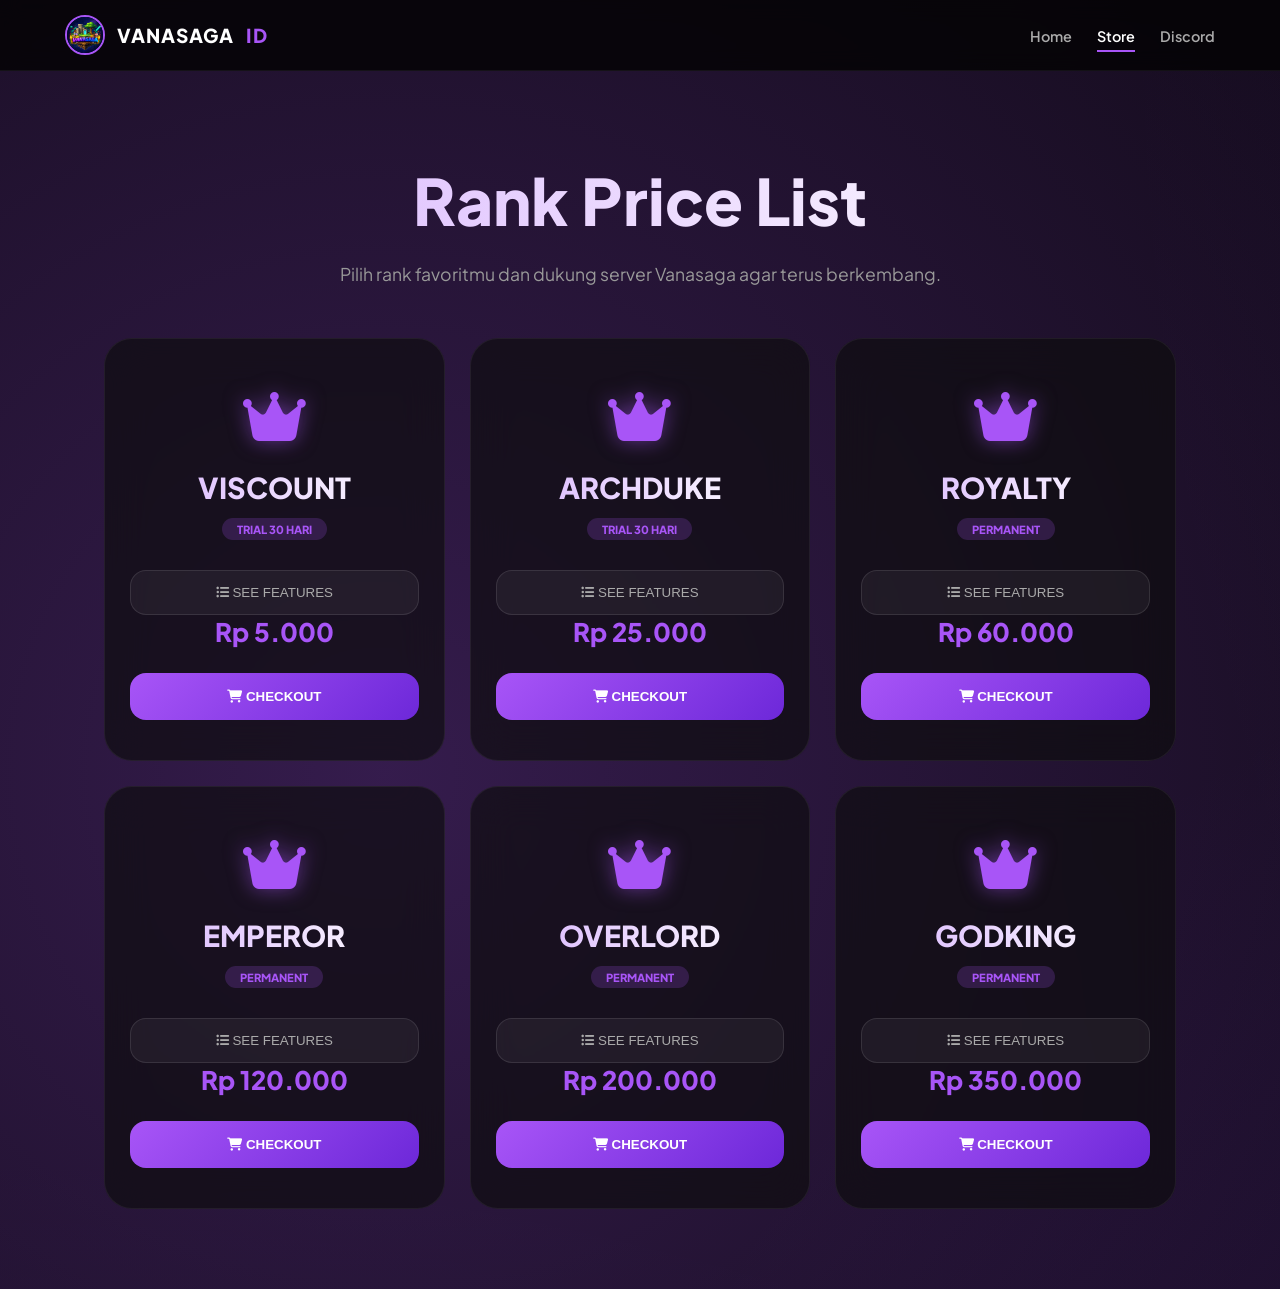
==== store.html @ b67895e8 "vanasaga" ====
<!DOCTYPE html>
<html lang="id">
<head>
    <meta charset="UTF-8">
    <meta name="viewport" content="width=device-width, initial-scale=1.0">
    <title>Store | Vanasaga ID</title>

    <link href="https://fonts.googleapis.com/css2?family=Plus+Jakarta+Sans:wght@400;600;800&display=swap" rel="stylesheet">
    <link rel="stylesheet" href="https://cdnjs.cloudflare.com/ajax/libs/font-awesome/6.4.0/css/all.min.css">
    <link rel="stylesheet" href="store.css">
</head>

<body class="fade-in">
    <nav class="navbar">
        <div class="nav-container">
            <div class="logo">
                <img src="assets/Vana.png" alt="Logo" class="nav-logo-img">
                VANASAGA<span>ID</span>
            </div>
            
            <ul class="nav-links">
                <li><a href="index.html">Home</a></li>
                <li><a href="store.html" class="active">Store</a></li>
                <li><a href="https://discord.gg/8zu5UNNpNn" target="_blank">Discord</a></li>
            </ul>

            <div class="menu-toggle" id="mobile-menu">
                <span class="bar"></span>
                <span class="bar"></span>
                <span class="bar"></span>
            </div>
        </div>
    </nav>

    <div class="mobile-nav-overlay" id="mobile-nav">
        <div class="mobile-nav-links">
            <a href="index.html" onclick="toggleMenu()">BERANDA</a>
            <a href="store.html" onclick="toggleMenu()">STORE</a>
            <a href="https://discord.gg/8zu5UNNpNn" target="_blank">DISCORD</a>
        </div>
    </div>

    <main class="store-main">
        <section class="store">
            <h1 class="section-title slide-up">Rank Price List</h1>
            <p class="subtitle slide-up delay-1">Pilih rank favoritmu dan dukung server Vanasaga agar terus berkembang.</p>
            <div class="store-grid slide-up delay-2" id="storeGrid"></div>
        </section>
    </main>

    <div id="featureModal" class="modal" onclick="closeModal()">
        <div class="modal-content" onclick="event.stopPropagation()">
            <span class="close-btn" onclick="closeModal()">&times;</span>
            <h2 id="modalTitle" style="font-weight: 800; letter-spacing: -1px; margin-bottom: 10px;"></h2>
            <div id="modalBody"></div>
        </div>
    </div>

    <script src="home.js"></script>
    <script src="store.js"></script>
</body>
</html>
---- store.css ----
/* =========================================
    VANASAGA STORE - Alchemy Edition 2026
   ========================================= */

* {
    margin: 0;
    padding: 0;
    box-sizing: border-box;
    scroll-behavior: smooth;
}

html {
    overflow-x: hidden;
    scrollbar-gutter: stable; 
}

::-webkit-scrollbar {
    width: 0px;
    background: transparent; 
}

* { scrollbar-width: none; }
body {
    -ms-overflow-style: none;
    background: #030303; 
    background-image: 
        radial-gradient(circle at 10% 20%, rgba(168, 85, 247, 0.3) 0%, transparent 40%),
        radial-gradient(circle at 90% 80%, rgba(126, 34, 206, 0.25) 0%, transparent 40%),
        radial-gradient(circle at 50% 50%, rgba(76, 29, 149, 0.3) 0%, transparent 50%),
        radial-gradient(circle at 30% 80%, rgba(192, 38, 211, 0.2) 0%, transparent 40%),
        radial-gradient(circle at 80% 20%, rgba(67, 56, 202, 0.2) 0%, transparent 40%),
        radial-gradient(circle at 0% 100%, rgba(139, 92, 246, 0.2) 0%, transparent 50%),
        radial-gradient(circle at 100% 0%, rgba(109, 40, 217, 0.2) 0%, transparent 50%),
        radial-gradient(circle at 70% 40%, rgba(147, 51, 234, 0.2) 0%, transparent 40%);
    background-size: 300% 300%; 
    animation: alchemyBoil 15s ease-in-out infinite alternate;
    color: #fff;
    font-family: 'Plus Jakarta Sans', sans-serif;
    min-height: 100vh;
}

@keyframes alchemyBoil {
    0% { background-position: 0% 0%; }
    50% { background-position: 100% 100%; }
    100% { background-position: 0% 100%; }
}

/* --- NAVBAR --- */
.navbar {
    position: fixed;
    top: 0;
    width: 100%;
    z-index: 1000;
    background: rgba(3, 3, 3, 0.8);
    backdrop-filter: blur(10px);
    border-bottom: 1px solid rgba(255,255,255,0.05);
}

.nav-container {
    max-width: 1200px;
    margin: auto;
    display: flex;
    justify-content: space-between;
    align-items: center;
    padding: 15px 25px;
}

.logo {
    display: flex;
    align-items: center;
    gap: 12px;
    font-size: 1.2rem;
    font-weight: 800;
    color: #fff;
    letter-spacing: 1px;
}

.logo span { color: #a855f7; }
.nav-logo-img { width: 40px; height: 40px; border-radius: 50%; border: 2px solid #a855f7; object-fit: cover; }

.nav-links { list-style: none; display: flex; gap: 25px; }
.nav-links a { text-decoration: none; color: #aaa; font-weight: 600; font-size: 0.9rem; transition: 0.3s; padding: 5px 0; }
.nav-links a:hover, .nav-links a.active { color: #fff; box-shadow: 0 2px 0 #a855f7; }

/* --- MOBILE NAV --- */
.menu-toggle { display: none; flex-direction: column; cursor: pointer; gap: 6px; z-index: 1100; padding: 5px; }
.bar { width: 28px; height: 3px; background-color: #fff; border-radius: 10px; transition: all 0.3s ease-in-out; }
.menu-toggle.is-active .bar:nth-child(2) { opacity: 0; }
.menu-toggle.is-active .bar:nth-child(1) { transform: translateY(9px) rotate(45deg); background-color: #a855f7; }
.menu-toggle.is-active .bar:nth-child(3) { transform: translateY(-9px) rotate(-45deg); background-color: #a855f7; }

.mobile-nav-overlay {
    position: fixed; top: 0; right: -100%; width: 65%; height: 100vh;
    background: rgba(3, 3, 3, 0.9); backdrop-filter: blur(20px);
    border-left: 1px solid rgba(168, 85, 247, 0.3);
    display: flex; justify-content: center; align-items: center;
    transition: 0.5s cubic-bezier(0.77, 0.2, 0.05, 1.0); z-index: 1050;
    box-shadow: -10px 0 30px rgba(0,0,0,0.5);
}
.mobile-nav-overlay.active { right: 0; }
.mobile-nav-links { display: flex; flex-direction: column; gap: 30px; text-align: center; }
.mobile-nav-links a { color: #fff; text-decoration: none; font-size: 1.4rem; font-weight: 800; letter-spacing: 2px; transition: 0.3s; text-transform: uppercase; }
.mobile-nav-links a:hover { color: #a855f7; }

/* --- STORE CONTENT AREA --- */
.store-main { padding: 160px 5% 80px; max-width: 1200px; margin: auto; }
.section-title {
    font-size: clamp(2.5rem, 8vw, 4rem); font-weight: 800; text-align: center; margin-bottom: 20px;
    background: linear-gradient(to right, #d8b4fe, #ffffff); -webkit-background-clip: text;
    background-clip: text; -webkit-text-fill-color: transparent;
}
.subtitle { text-align: center; max-width: 650px; margin: 0 auto 50px; color: #999; font-size: 1.1rem; line-height: 1.6; }

.store-grid { display: grid; grid-template-columns: repeat(auto-fit, minmax(280px, 1fr)); gap: 25px; }

/* KARTU RANK - BASE STYLES */
.store-card {
    background: rgba(13, 13, 13, 0.65);
    border: 1px solid rgba(255, 255, 255, 0.06);
    padding: 40px 25px;
    border-radius: 28px;
    text-align: center;
    position: relative;
    opacity: 1; /* Pastikan opacity base-nya 1 */
    transform: scale(1) translateY(0); /* Base transform yang bersih */
    transition: all 0.4s cubic-bezier(0.175, 0.885, 0.32, 1.275);
    backdrop-filter: blur(20px);
}

/* EFEK ZOOM SAAT HOVER */
.store-card:hover {
    transform: scale(1.08) translateY(-10px);
    border-color: #a855f7;
    box-shadow: 0 20px 40px rgba(168, 85, 247, 0.4);
    z-index: 10;
}

/* --- ANIMATIONS CORE (FIXED) --- */
.slide-up { 
    /* Gunakan backwards agar base opacity/transform tidak terkunci setelah animasi selesai */
    animation: slideUpAnim 0.8s cubic-bezier(0.16, 1, 0.3, 1) backwards; 
}
.delay-1 { animation-delay: 0.2s; }
.delay-2 { animation-delay: 0.4s; }

@keyframes slideUpAnim { 
    0% { transform: translateY(40px); opacity: 0; } 
    100% { transform: translateY(0); opacity: 1; } 
}

.floating { animation: floatAnim 3s ease-in-out infinite; }
@keyframes floatAnim {
    0% { transform: translateY(0px); }
    50% { transform: translateY(-10px); }
    100% { transform: translateY(0px); }
}

.store-icon { font-size: 3.5rem; margin-bottom: 20px; color: #a855f7; filter: drop-shadow(0 0 10px rgba(168, 85, 247, 0.5)); }
.rank-name { font-size: 1.8rem; font-weight: 800; margin-bottom: 12px; background: linear-gradient(to right, #d8b4fe, #ffffff); -webkit-background-clip: text; background-clip: text; -webkit-text-fill-color: transparent; }
.price { font-size: 1.6rem; font-weight: 800; color: #a855f7; margin-bottom: 25px; display: block; }

/* --- BUTTONS --- */
.btn-buy { width: 100%; background: linear-gradient(135deg, #a855f7 0%, #6d28d9 100%) !important; color: white !important; border: none !important; padding: 16px; border-radius: 16px; font-weight: 800; cursor: pointer; transition: 0.3s; text-transform: uppercase; }
.btn-buy:hover { filter: brightness(1.2); box-shadow: 0 8px 25px rgba(168, 85, 247, 0.5); }
.btn-buy:active, .btn-see:active { transform: scale(0.95) !important; }
.btn-see { width: 100%; background: rgba(255, 255, 255, 0.05) !important; color: #aaa !important; border: 1px solid rgba(255, 255, 255, 0.1) !important; padding: 14px; border-radius: 16px; margin-top: 15px; cursor: pointer; transition: 0.3s; }
.btn-see:hover { background: rgba(255, 255, 255, 0.1) !important; color: #fff !important; }

/* --- MODALS --- */
.modal { display: none; position: fixed; inset: 0; background: rgba(0, 0, 0, 0.85); backdrop-filter: blur(15px); z-index: 2000; justify-content: center; align-items: center; padding: 20px; }
.modal.show { display: flex !important; }
.modal-content { background: rgba(13, 13, 13, 0.98); padding: 40px; border: 1px solid rgba(168, 85, 247, 0.3); border-radius: 32px; width: 100%; max-width: 650px; position: relative; animation: modalShow 0.4s cubic-bezier(0.34, 1.56, 0.64, 1); }
.close-btn { position: absolute; top: 20px; right: 25px; font-size: 2rem; color: #aaa; cursor: pointer; transition: 0.3s; line-height: 1; }
.close-btn:hover { color: #a855f7; transform: rotate(90deg); }

/* --- MODAL SCROLL --- */
.custom-scroll { max-height: 400px; overflow-y: auto; padding-right: 12px; margin-top: 20px; }
.custom-scroll::-webkit-scrollbar { width: 6px !important; }
.custom-scroll::-webkit-scrollbar-track { background: rgba(255,255,255,0.05); border-radius: 10px; }
.custom-scroll::-webkit-scrollbar-thumb { background: #a855f7 !important; border-radius: 10px; }

.benefit-grid { display: grid; grid-template-columns: repeat(2, 1fr); gap: 12px; list-style: none; padding: 0; margin: 0; }
.benefit-item { display: flex; align-items: center; gap: 10px; background: rgba(168, 85, 247, 0.05); padding: 12px 15px; border-radius: 12px; border: 1px solid rgba(168, 85, 247, 0.1); }
.benefit-item i { color: #a855f7; font-size: 0.9rem; flex-shrink: 0; }
.benefit-item span { color: #eee; font-size: 0.85rem; font-weight: 600; }

/* --- MEDIA QUERIES --- */
@media (max-width: 768px) {
    .nav-links { display: none; }
    .menu-toggle { display: flex; }
    .store-main { padding-top: 120px; }
    .store-grid { grid-template-columns: 1fr; }
    .benefit-grid { grid-template-columns: 1fr; }
    .modal-content { padding: 30px 20px; }
}

@keyframes modalShow {
    from { transform: scale(0.9); opacity: 0; }
    to { transform: scale(1); opacity: 1; }
}
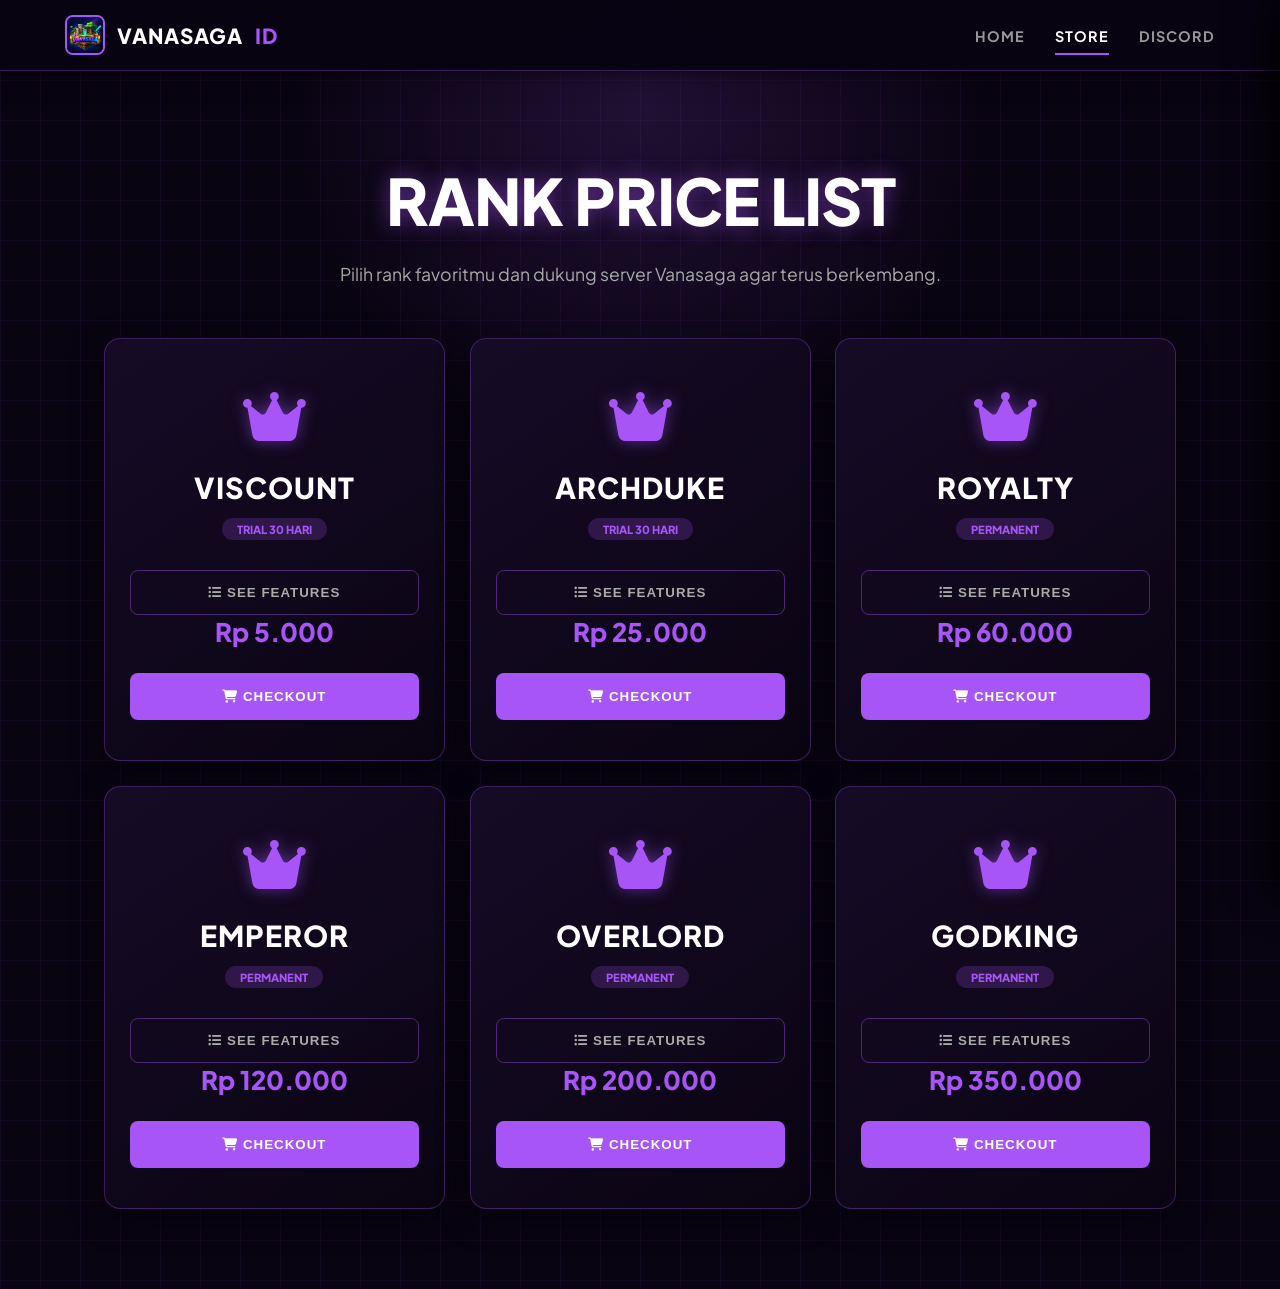
==== commit c8375d9c: "vanasaga" ====
--- a/store.html
+++ b/store.html
@@ -5,8 +5,16 @@
     <meta name="viewport" content="width=device-width, initial-scale=1.0">
     <title>Store | Vanasaga ID</title>
 
+    <link rel="icon" type="image/png" href="assets/Vana.png">
+    <link rel="apple-touch-icon" href="assets/Vananobg.png">    
+
+    <link rel="preconnect" href="https://fonts.googleapis.com">
+    <link rel="preconnect" href="https://fonts.gstatic.com" crossorigin>
     <link href="https://fonts.googleapis.com/css2?family=Plus+Jakarta+Sans:wght@400;600;800&display=swap" rel="stylesheet">
+    
+    <link rel="preconnect" href="https://cdnjs.cloudflare.com">
     <link rel="stylesheet" href="https://cdnjs.cloudflare.com/ajax/libs/font-awesome/6.4.0/css/all.min.css">
+    
     <link rel="stylesheet" href="store.css">
 </head>
 
@@ -14,14 +22,14 @@
     <nav class="navbar">
         <div class="nav-container">
             <div class="logo">
-                <img src="assets/Vana.png" alt="Logo" class="nav-logo-img">
+                <img src="assets/Vana.png" alt="Logo Vanasaga" width="40" height="40" class="nav-logo-img">
                 VANASAGA<span>ID</span>
             </div>
             
             <ul class="nav-links">
                 <li><a href="index.html">Home</a></li>
                 <li><a href="store.html" class="active">Store</a></li>
-                <li><a href="https://discord.gg/8zu5UNNpNn" target="_blank">Discord</a></li>
+                <li><a href="https://discord.gg/8zu5UNNpNn" target="_blank" rel="noopener noreferrer">Discord</a></li>
             </ul>
 
             <div class="menu-toggle" id="mobile-menu">
@@ -36,7 +44,7 @@
         <div class="mobile-nav-links">
             <a href="index.html" onclick="toggleMenu()">BERANDA</a>
             <a href="store.html" onclick="toggleMenu()">STORE</a>
-            <a href="https://discord.gg/8zu5UNNpNn" target="_blank">DISCORD</a>
+            <a href="https://discord.gg/8zu5UNNpNn" target="_blank" rel="noopener noreferrer">DISCORD</a>
         </div>
     </div>
 
@@ -56,7 +64,7 @@
         </div>
     </div>
 
-    <script src="home.js"></script>
-    <script src="store.js"></script>
+    <script src="home.js" defer></script>
+    <script src="store.js" defer></script>
 </body>
 </html>
--- a/store.css
+++ b/store.css
@@ -1,5 +1,6 @@
 /* =========================================
-    VANASAGA STORE - Alchemy Edition 2026
+    VANASAGA STORE - Cyber-Voxel Edition
+    (Ultra-Lightweight, Fully Responsive, No-Blur)
    ========================================= */
 
 * {
@@ -20,40 +21,46 @@
 }
 
 * { scrollbar-width: none; }
+
 body {
     -ms-overflow-style: none;
-    background: #030303; 
+    /* Background super ringan: Warna solid gelap + Pola Grid Kotak-kotak */
+    background-color: #090412; 
     background-image: 
-        radial-gradient(circle at 10% 20%, rgba(168, 85, 247, 0.3) 0%, transparent 40%),
-        radial-gradient(circle at 90% 80%, rgba(126, 34, 206, 0.25) 0%, transparent 40%),
-        radial-gradient(circle at 50% 50%, rgba(76, 29, 149, 0.3) 0%, transparent 50%),
-        radial-gradient(circle at 30% 80%, rgba(192, 38, 211, 0.2) 0%, transparent 40%),
-        radial-gradient(circle at 80% 20%, rgba(67, 56, 202, 0.2) 0%, transparent 40%),
-        radial-gradient(circle at 0% 100%, rgba(139, 92, 246, 0.2) 0%, transparent 50%),
-        radial-gradient(circle at 100% 0%, rgba(109, 40, 217, 0.2) 0%, transparent 50%),
-        radial-gradient(circle at 70% 40%, rgba(147, 51, 234, 0.2) 0%, transparent 40%);
-    background-size: 300% 300%; 
-    animation: alchemyBoil 15s ease-in-out infinite alternate;
+        linear-gradient(rgba(168, 85, 247, 0.05) 1px, transparent 1px),
+        linear-gradient(90deg, rgba(168, 85, 247, 0.05) 1px, transparent 1px);
+    background-size: 40px 40px; 
+    
     color: #fff;
     font-family: 'Plus Jakarta Sans', sans-serif;
     min-height: 100vh;
-}
-
-@keyframes alchemyBoil {
-    0% { background-position: 0% 0%; }
-    50% { background-position: 100% 100%; }
-    100% { background-position: 0% 100%; }
-}
-
-/* --- NAVBAR --- */
+    position: relative;
+}
+
+/* Efek Cahaya Statis di tengah atas */
+body::before {
+    content: '';
+    position: absolute;
+    top: -200px;
+    left: 50%;
+    transform: translateX(-50%);
+    width: 80vw;
+    max-width: 800px;
+    height: 600px;
+    background: radial-gradient(circle, rgba(168, 85, 247, 0.15) 0%, transparent 70%);
+    z-index: -1;
+    pointer-events: none;
+}
+
+/* --- NAVBAR (TEMA CYBER) --- */
 .navbar {
     position: fixed;
     top: 0;
     width: 100%;
     z-index: 1000;
-    background: rgba(3, 3, 3, 0.8);
-    backdrop-filter: blur(10px);
-    border-bottom: 1px solid rgba(255,255,255,0.05);
+    background: rgba(9, 4, 18, 0.98); 
+    border-bottom: 1px solid rgba(168, 85, 247, 0.3);
+    box-shadow: 0 4px 20px rgba(0, 0, 0, 0.5);
 }
 
 .nav-container {
@@ -62,139 +69,162 @@
     display: flex;
     justify-content: space-between;
     align-items: center;
-    padding: 15px 25px;
+    padding: 15px 25px; 
 }
 
 .logo {
     display: flex;
     align-items: center;
     gap: 12px;
-    font-size: 1.2rem;
+    font-size: clamp(1.1rem, 3vw, 1.3rem);
     font-weight: 800;
     color: #fff;
     letter-spacing: 1px;
+    text-transform: uppercase;
 }
 
 .logo span { color: #a855f7; }
-.nav-logo-img { width: 40px; height: 40px; border-radius: 50%; border: 2px solid #a855f7; object-fit: cover; }
-
-.nav-links { list-style: none; display: flex; gap: 25px; }
-.nav-links a { text-decoration: none; color: #aaa; font-weight: 600; font-size: 0.9rem; transition: 0.3s; padding: 5px 0; }
-.nav-links a:hover, .nav-links a.active { color: #fff; box-shadow: 0 2px 0 #a855f7; }
-
-/* --- MOBILE NAV --- */
+.nav-logo-img { width: 40px; height: 40px; border-radius: 8px; border: 2px solid #a855f7; object-fit: cover; }
+
+.nav-links { list-style: none; display: flex; gap: 30px; }
+.nav-links a {
+    text-decoration: none;
+    color: #999;
+    font-weight: 700;
+    font-size: 0.9rem;
+    text-transform: uppercase;
+    letter-spacing: 1px;
+    transition: 0.3s;
+    padding: 5px 0;
+    position: relative;
+}
+.nav-links a::after {
+    content: ''; position: absolute; bottom: -5px; left: 0; width: 0%; height: 2px; background: #a855f7; transition: width 0.3s ease;
+}
+.nav-links a:hover { color: #fff; }
+.nav-links a:hover::after, .nav-links a.active::after { width: 100%; }
+.nav-links a.active { color: #fff; }
+
+/* --- HAMBURGER BUTTON --- */
 .menu-toggle { display: none; flex-direction: column; cursor: pointer; gap: 6px; z-index: 1100; padding: 5px; }
-.bar { width: 28px; height: 3px; background-color: #fff; border-radius: 10px; transition: all 0.3s ease-in-out; }
-.menu-toggle.is-active .bar:nth-child(2) { opacity: 0; }
+.bar { width: 30px; height: 3px; background-color: #fff; border-radius: 2px; transition: 0.4s cubic-bezier(0.68, -0.55, 0.265, 1.55); }
+.menu-toggle.is-active .bar:nth-child(2) { opacity: 0; transform: translateX(20px); }
 .menu-toggle.is-active .bar:nth-child(1) { transform: translateY(9px) rotate(45deg); background-color: #a855f7; }
 .menu-toggle.is-active .bar:nth-child(3) { transform: translateY(-9px) rotate(-45deg); background-color: #a855f7; }
 
+/* --- MOBILE NAV OVERLAY --- */
 .mobile-nav-overlay {
-    position: fixed; top: 0; right: -100%; width: 65%; height: 100vh;
-    background: rgba(3, 3, 3, 0.9); backdrop-filter: blur(20px);
-    border-left: 1px solid rgba(168, 85, 247, 0.3);
-    display: flex; justify-content: center; align-items: center;
-    transition: 0.5s cubic-bezier(0.77, 0.2, 0.05, 1.0); z-index: 1050;
-    box-shadow: -10px 0 30px rgba(0,0,0,0.5);
-}
-.mobile-nav-overlay.active { right: 0; }
+    position: fixed; top: 0; right: 0; width: 75%; max-width: 300px; height: 100vh;
+    background: #0d0618; border-left: 2px solid #a855f7; display: flex; justify-content: center; align-items: center;
+    transform: translateX(100%); transition: transform 0.4s cubic-bezier(0.4, 0, 0.2, 1);
+    z-index: 1050; box-shadow: -15px 0 30px rgba(0,0,0,0.8); will-change: transform;
+}
+.mobile-nav-overlay.active { transform: translateX(0); }
 .mobile-nav-links { display: flex; flex-direction: column; gap: 30px; text-align: center; }
-.mobile-nav-links a { color: #fff; text-decoration: none; font-size: 1.4rem; font-weight: 800; letter-spacing: 2px; transition: 0.3s; text-transform: uppercase; }
-.mobile-nav-links a:hover { color: #a855f7; }
+.mobile-nav-links a { color: #fff; text-decoration: none; font-size: 1.2rem; font-weight: 800; letter-spacing: 2px; transition: 0.3s; text-transform: uppercase; }
+.mobile-nav-links a:hover { color: #a855f7; transform: scale(1.1); }
 
 /* --- STORE CONTENT AREA --- */
 .store-main { padding: 160px 5% 80px; max-width: 1200px; margin: auto; }
 .section-title {
     font-size: clamp(2.5rem, 8vw, 4rem); font-weight: 800; text-align: center; margin-bottom: 20px;
-    background: linear-gradient(to right, #d8b4fe, #ffffff); -webkit-background-clip: text;
-    background-clip: text; -webkit-text-fill-color: transparent;
-}
-.subtitle { text-align: center; max-width: 650px; margin: 0 auto 50px; color: #999; font-size: 1.1rem; line-height: 1.6; }
+    color: #fff; text-shadow: 0 0 20px rgba(168, 85, 247, 0.5); text-transform: uppercase; letter-spacing: -1px;
+}
+.subtitle { text-align: center; max-width: 650px; margin: 0 auto 50px; color: #aaa; font-size: clamp(0.95rem, 2.5vw, 1.1rem); line-height: 1.6; }
 
 .store-grid { display: grid; grid-template-columns: repeat(auto-fit, minmax(280px, 1fr)); gap: 25px; }
 
-/* KARTU RANK - BASE STYLES */
+/* KARTU RANK - CYBER STYLE (Solid, no blur) */
 .store-card {
-    background: rgba(13, 13, 13, 0.65);
-    border: 1px solid rgba(255, 255, 255, 0.06);
+    background: linear-gradient(145deg, #160b26 0%, #0a0412 100%);
+    border: 1px solid rgba(168, 85, 247, 0.3);
     padding: 40px 25px;
-    border-radius: 28px;
+    border-radius: 16px; /* Sesuai dengan card IP di home */
     text-align: center;
     position: relative;
-    opacity: 1; /* Pastikan opacity base-nya 1 */
-    transform: scale(1) translateY(0); /* Base transform yang bersih */
-    transition: all 0.4s cubic-bezier(0.175, 0.885, 0.32, 1.275);
-    backdrop-filter: blur(20px);
+    opacity: 1; 
+    transform: scale(1) translateY(0); 
+    transition: all 0.3s cubic-bezier(0.25, 0.8, 0.25, 1);
+    box-shadow: 0 10px 30px rgba(0, 0, 0, 0.5);
+    overflow: hidden;
+    will-change: transform;
+}
+
+/* Garis neon di atas kartu rank */
+.store-card::before {
+    content: ''; position: absolute; top: 0; left: 0; width: 100%; height: 4px;
+    background: #a855f7; transform: scaleX(0); transform-origin: left; transition: 0.4s ease;
 }
 
 /* EFEK ZOOM SAAT HOVER */
 .store-card:hover {
-    transform: scale(1.08) translateY(-10px);
+    transform: translateY(-8px);
     border-color: #a855f7;
-    box-shadow: 0 20px 40px rgba(168, 85, 247, 0.4);
+    box-shadow: 0 15px 40px rgba(168, 85, 247, 0.25);
     z-index: 10;
 }
-
-/* --- ANIMATIONS CORE (FIXED) --- */
-.slide-up { 
-    /* Gunakan backwards agar base opacity/transform tidak terkunci setelah animasi selesai */
-    animation: slideUpAnim 0.8s cubic-bezier(0.16, 1, 0.3, 1) backwards; 
-}
-.delay-1 { animation-delay: 0.2s; }
-.delay-2 { animation-delay: 0.4s; }
+.store-card:hover::before { transform: scaleX(1); }
+
+/* --- ANIMATIONS CORE --- */
+.slide-up { animation: slideUpAnim 0.6s ease backwards; }
+.delay-1 { animation-delay: 0.1s; } 
+.delay-2 { animation-delay: 0.2s; }
 
 @keyframes slideUpAnim { 
-    0% { transform: translateY(40px); opacity: 0; } 
+    0% { transform: translateY(30px); opacity: 0; } 
     100% { transform: translateY(0); opacity: 1; } 
 }
 
-.floating { animation: floatAnim 3s ease-in-out infinite; }
+.floating { animation: floatAnim 4s ease-in-out infinite; }
 @keyframes floatAnim {
     0% { transform: translateY(0px); }
-    50% { transform: translateY(-10px); }
+    50% { transform: translateY(-6px); }
     100% { transform: translateY(0px); }
 }
 
-.store-icon { font-size: 3.5rem; margin-bottom: 20px; color: #a855f7; filter: drop-shadow(0 0 10px rgba(168, 85, 247, 0.5)); }
-.rank-name { font-size: 1.8rem; font-weight: 800; margin-bottom: 12px; background: linear-gradient(to right, #d8b4fe, #ffffff); -webkit-background-clip: text; background-clip: text; -webkit-text-fill-color: transparent; }
+.store-icon { font-size: 3.5rem; margin-bottom: 20px; color: #a855f7; text-shadow: 0 0 15px rgba(168, 85, 247, 0.5); }
+.rank-name { font-size: 1.8rem; font-weight: 800; margin-bottom: 12px; color: #fff; text-transform: uppercase; letter-spacing: 1px; }
 .price { font-size: 1.6rem; font-weight: 800; color: #a855f7; margin-bottom: 25px; display: block; }
 
 /* --- BUTTONS --- */
-.btn-buy { width: 100%; background: linear-gradient(135deg, #a855f7 0%, #6d28d9 100%) !important; color: white !important; border: none !important; padding: 16px; border-radius: 16px; font-weight: 800; cursor: pointer; transition: 0.3s; text-transform: uppercase; }
-.btn-buy:hover { filter: brightness(1.2); box-shadow: 0 8px 25px rgba(168, 85, 247, 0.5); }
+.btn-buy { width: 100%; background: #a855f7 !important; color: white !important; border: none !important; padding: 16px; border-radius: 8px; font-weight: 800; cursor: pointer; transition: 0.2s; text-transform: uppercase; letter-spacing: 1px; }
+.btn-buy:hover { background: #9333ea !important; box-shadow: 0 5px 20px rgba(168, 85, 247, 0.4); transform: translateY(-3px); }
 .btn-buy:active, .btn-see:active { transform: scale(0.95) !important; }
-.btn-see { width: 100%; background: rgba(255, 255, 255, 0.05) !important; color: #aaa !important; border: 1px solid rgba(255, 255, 255, 0.1) !important; padding: 14px; border-radius: 16px; margin-top: 15px; cursor: pointer; transition: 0.3s; }
-.btn-see:hover { background: rgba(255, 255, 255, 0.1) !important; color: #fff !important; }
-
-/* --- MODALS --- */
-.modal { display: none; position: fixed; inset: 0; background: rgba(0, 0, 0, 0.85); backdrop-filter: blur(15px); z-index: 2000; justify-content: center; align-items: center; padding: 20px; }
+
+.btn-see { width: 100%; background: transparent !important; color: #aaa !important; border: 1px solid rgba(168, 85, 247, 0.4) !important; padding: 14px; border-radius: 8px; margin-top: 15px; cursor: pointer; transition: 0.2s; text-transform: uppercase; font-weight: 700; letter-spacing: 1px; }
+.btn-see:hover { background: rgba(168, 85, 247, 0.1) !important; color: #fff !important; transform: translateY(-3px); border-color: #a855f7 !important;}
+
+/* --- MODALS (NO BLUR) --- */
+.modal { display: none; position: fixed; inset: 0; background: rgba(0, 0, 0, 0.9); z-index: 2000; justify-content: center; align-items: center; padding: 20px; }
 .modal.show { display: flex !important; }
-.modal-content { background: rgba(13, 13, 13, 0.98); padding: 40px; border: 1px solid rgba(168, 85, 247, 0.3); border-radius: 32px; width: 100%; max-width: 650px; position: relative; animation: modalShow 0.4s cubic-bezier(0.34, 1.56, 0.64, 1); }
-.close-btn { position: absolute; top: 20px; right: 25px; font-size: 2rem; color: #aaa; cursor: pointer; transition: 0.3s; line-height: 1; }
-.close-btn:hover { color: #a855f7; transform: rotate(90deg); }
+.modal-content { background: #0d0618; padding: 40px; border: 1px solid #a855f7; border-radius: 16px; width: 100%; max-width: 650px; position: relative; animation: modalShow 0.3s ease; box-shadow: 0 10px 50px rgba(168, 85, 247, 0.2); }
+.close-btn { position: absolute; top: 20px; right: 25px; font-size: 2rem; color: #aaa; cursor: pointer; transition: 0.2s; line-height: 1; }
+.close-btn:hover { color: #a855f7; transform: rotate(90deg) scale(1.2); }
 
 /* --- MODAL SCROLL --- */
-.custom-scroll { max-height: 400px; overflow-y: auto; padding-right: 12px; margin-top: 20px; }
+.custom-scroll { max-height: 400px; overflow-y: auto; padding-right: 12px; margin-top: 20px; overscroll-behavior: contain; } 
 .custom-scroll::-webkit-scrollbar { width: 6px !important; }
 .custom-scroll::-webkit-scrollbar-track { background: rgba(255,255,255,0.05); border-radius: 10px; }
 .custom-scroll::-webkit-scrollbar-thumb { background: #a855f7 !important; border-radius: 10px; }
 
 .benefit-grid { display: grid; grid-template-columns: repeat(2, 1fr); gap: 12px; list-style: none; padding: 0; margin: 0; }
-.benefit-item { display: flex; align-items: center; gap: 10px; background: rgba(168, 85, 247, 0.05); padding: 12px 15px; border-radius: 12px; border: 1px solid rgba(168, 85, 247, 0.1); }
+.benefit-item { display: flex; align-items: center; gap: 10px; background: rgba(168, 85, 247, 0.05); padding: 12px 15px; border-radius: 8px; border: 1px solid rgba(168, 85, 247, 0.2); transition: 0.2s; }
+.benefit-item:hover { background: rgba(168, 85, 247, 0.1); border-color: #a855f7; transform: translateX(5px); }
 .benefit-item i { color: #a855f7; font-size: 0.9rem; flex-shrink: 0; }
 .benefit-item span { color: #eee; font-size: 0.85rem; font-weight: 600; }
 
-/* --- MEDIA QUERIES --- */
+/* --- MEDIA QUERIES KHUSUS TABLET/HP --- */
 @media (max-width: 768px) {
-    .nav-links { display: none; }
-    .menu-toggle { display: flex; }
-    .store-main { padding-top: 120px; }
+    .nav-links { display: none !important; }
+    .menu-toggle { display: flex !important; }
+    .store-main { padding-top: 130px; }
     .store-grid { grid-template-columns: 1fr; }
     .benefit-grid { grid-template-columns: 1fr; }
     .modal-content { padding: 30px 20px; }
+    .section-title { font-size: 2.2rem; }
 }
 
 @keyframes modalShow {
-    from { transform: scale(0.9); opacity: 0; }
+    from { transform: scale(0.95); opacity: 0; }
     to { transform: scale(1); opacity: 1; }
 }
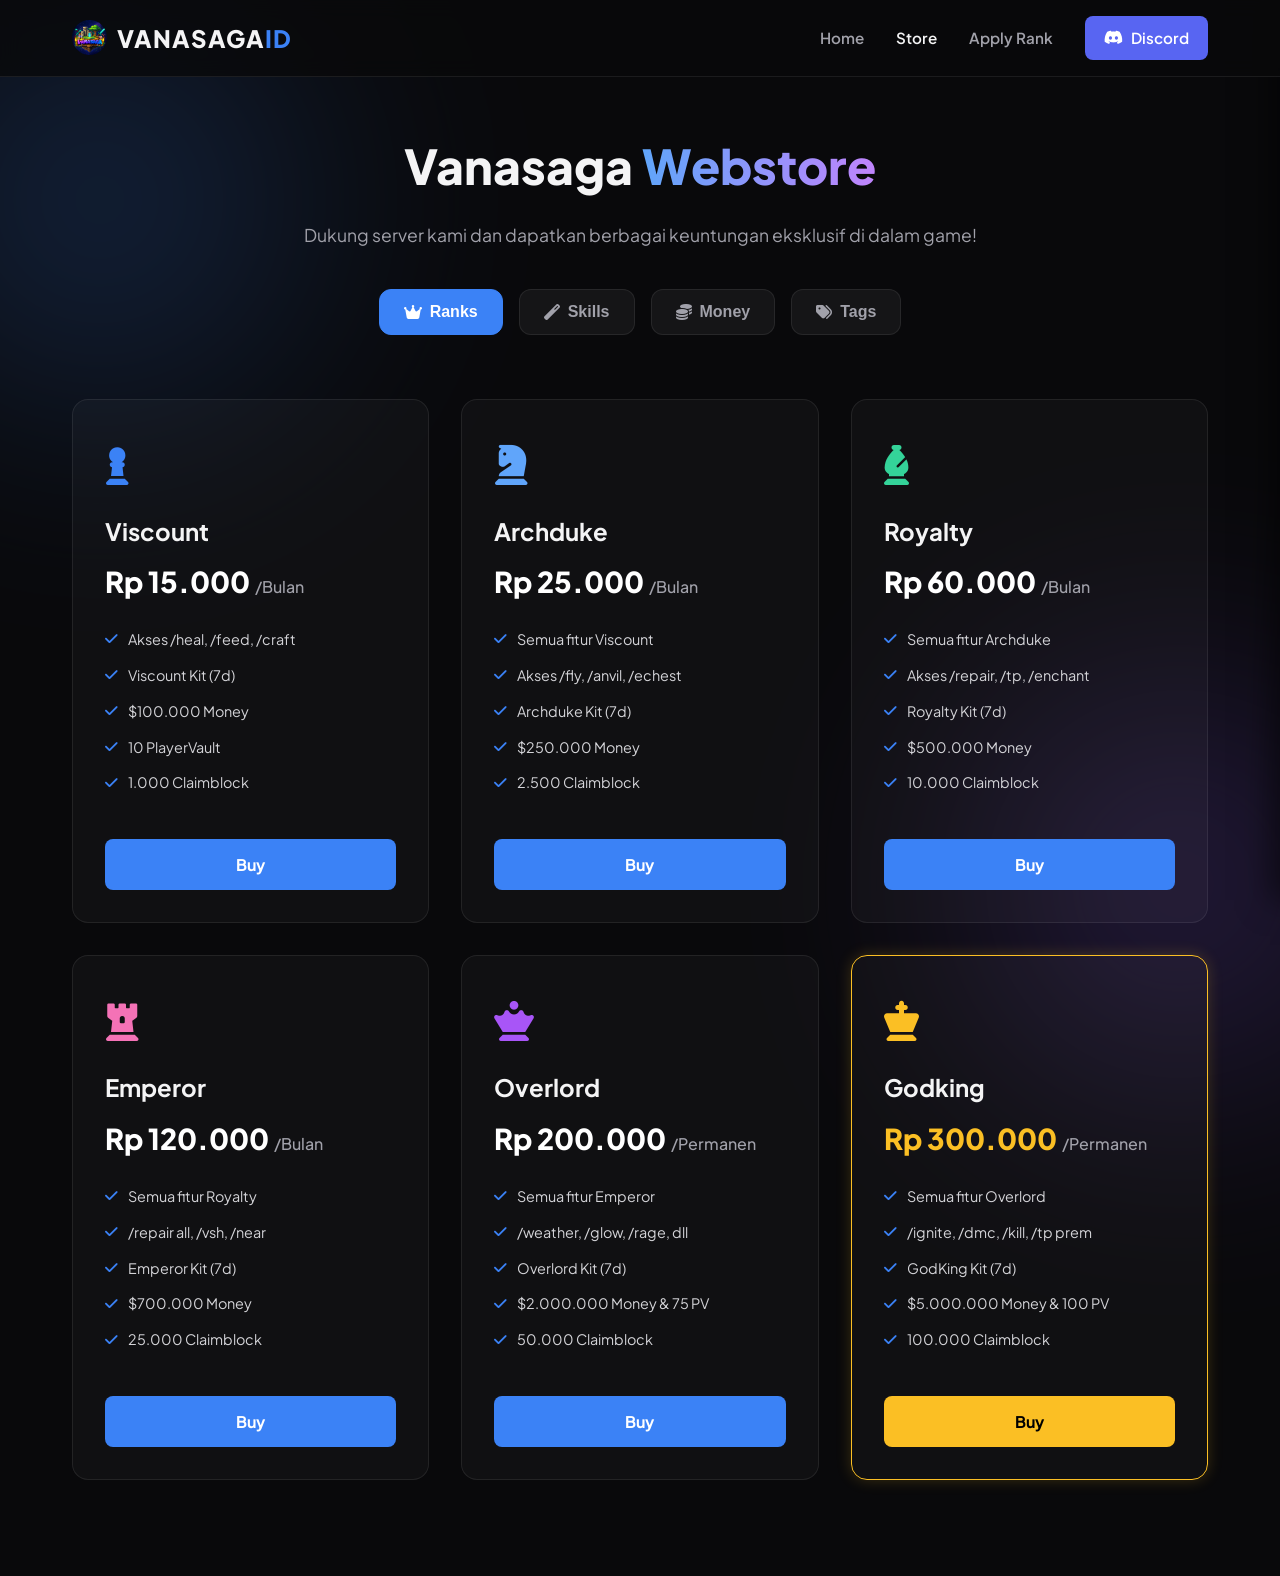
==== commit 309f751d: "Revamp store.html with new product sections Updated the store page with new sections for ranks, skil" ====
--- a/store.html
+++ b/store.html
@@ -6,65 +6,204 @@
     <title>Store | Vanasaga ID</title>
 
     <link rel="icon" type="image/png" href="assets/Vana.png">
-    <link rel="apple-touch-icon" href="assets/Vananobg.png">    
-
+    
     <link rel="preconnect" href="https://fonts.googleapis.com">
     <link rel="preconnect" href="https://fonts.gstatic.com" crossorigin>
-    <link href="https://fonts.googleapis.com/css2?family=Plus+Jakarta+Sans:wght@400;600;800&display=swap" rel="stylesheet">
+    <link href="https://fonts.googleapis.com/css2?family=Plus+Jakarta+Sans:wght@400;500;600;700;800&display=swap" rel="stylesheet">
     
-    <link rel="preconnect" href="https://cdnjs.cloudflare.com">
     <link rel="stylesheet" href="https://cdnjs.cloudflare.com/ajax/libs/font-awesome/6.4.0/css/all.min.css">
     
+    <link rel="stylesheet" href="home.css">
     <link rel="stylesheet" href="store.css">
 </head>
 
 <body class="fade-in">
+    <div class="bg-glow glow-1"></div>
+    <div class="bg-glow glow-2"></div>
+
     <nav class="navbar">
         <div class="nav-container">
             <div class="logo">
-                <img src="assets/Vana.png" alt="Logo Vanasaga" width="40" height="40" class="nav-logo-img">
-                VANASAGA<span>ID</span>
+                <img src="assets/Vana.png" alt="Logo Vanasaga" class="nav-logo-img round-logo">
+                <span>VANASAGA<span class="highlight">ID</span></span>
             </div>
             
             <ul class="nav-links">
                 <li><a href="index.html">Home</a></li>
                 <li><a href="store.html" class="active">Store</a></li>
-                <li><a href="https://discord.gg/8zu5UNNpNn" target="_blank" rel="noopener noreferrer">Discord</a></li>
+                <li><a href="index.html#ranks">Apply Rank</a></li>
+                <li><a href="https://discord.gg/8zu5UNNpNn" target="_blank" class="nav-btn-discord"><i class="fab fa-discord"></i> Discord</a></li>
             </ul>
 
             <div class="menu-toggle" id="mobile-menu">
-                <span class="bar"></span>
-                <span class="bar"></span>
-                <span class="bar"></span>
+                <i class="fas fa-bars"></i>
             </div>
         </div>
     </nav>
 
     <div class="mobile-nav-overlay" id="mobile-nav">
         <div class="mobile-nav-links">
-            <a href="index.html" onclick="toggleMenu()">BERANDA</a>
-            <a href="store.html" onclick="toggleMenu()">STORE</a>
-            <a href="https://discord.gg/8zu5UNNpNn" target="_blank" rel="noopener noreferrer">DISCORD</a>
+            <a href="index.html">BERANDA</a>
+            <a href="store.html" class="active">STORE</a>
+            <a href="index.html#ranks">APPLY RANK</a>
+            <a href="https://discord.gg/8zu5UNNpNn" target="_blank">DISCORD</a>
         </div>
     </div>
 
-    <main class="store-main">
-        <section class="store">
-            <h1 class="section-title slide-up">Rank Price List</h1>
-            <p class="subtitle slide-up delay-1">Pilih rank favoritmu dan dukung server Vanasaga agar terus berkembang.</p>
-            <div class="store-grid slide-up delay-2" id="storeGrid"></div>
+    <main>
+        <section class="store-header">
+            <h1 class="slide-up">Vanasaga <span class="gradient-text">Webstore</span></h1>
+            <p class="subtitle slide-up delay-1">Dukung server kami dan dapatkan berbagai keuntungan eksklusif di dalam game!</p>
+            
+            <div class="store-tabs slide-up delay-2">
+                <button class="tab-btn active" onclick="openTab('tab-ranks')"><i class="fas fa-crown"></i> Ranks</button>
+                <button class="tab-btn" onclick="openTab('tab-skills')"><i class="fas fa-magic"></i> Skills</button>
+                <button class="tab-btn" onclick="openTab('tab-money')"><i class="fas fa-coins"></i> Money</button>
+                <button class="tab-btn" onclick="openTab('tab-tags')"><i class="fas fa-tags"></i> Tags</button>
+            </div>
+        </section>
+
+        <section class="store-content slide-up delay-3">
+            
+            <div id="tab-ranks" class="tab-content active">
+                <div class="product-grid">
+                    <div class="product-card glass-effect">
+                        <div class="product-icon rank-icon"><i class="fas fa-chess-pawn"></i></div>
+                        <h3>Viscount</h3>
+                        <p class="price">Rp 15.000 <span>/Bulan</span></p>
+                        <ul class="product-features">
+                            <li><i class="fas fa-check"></i> Akses /heal, /feed, /craft</li>
+                            <li><i class="fas fa-check"></i> Viscount Kit (7d)</li>
+                            <li><i class="fas fa-check"></i> $100.000 Money</li>
+                            <li><i class="fas fa-check"></i> 10 PlayerVault</li>
+                            <li><i class="fas fa-check"></i> 1.000 Claimblock</li>
+                        </ul>
+                        <a href="https://wa.me/6285136735426" target="_blank" class="btn-buy" style="background: var(--primary); color: white;">Buy</a>
+                    </div>
+                    <div class="product-card glass-effect">
+                        <div class="product-icon rank-icon" style="color: #60a5fa;"><i class="fas fa-chess-knight"></i></div>
+                        <h3>Archduke</h3>
+                        <p class="price">Rp 25.000 <span>/Bulan</span></p>
+                        <ul class="product-features">
+                            <li><i class="fas fa-check"></i> Semua fitur Viscount</li>
+                            <li><i class="fas fa-check"></i> Akses /fly, /anvil, /echest</li>
+                            <li><i class="fas fa-check"></i> Archduke Kit (7d)</li>
+                            <li><i class="fas fa-check"></i> $250.000 Money</li>
+                            <li><i class="fas fa-check"></i> 2.500 Claimblock</li>
+                        </ul>
+                        <a href="https://wa.me/6285136735426" target="_blank" class="btn-buy" style="background: var(--primary); color: white;">Buy</a>
+                    </div>
+                    <div class="product-card glass-effect">
+                        <div class="product-icon rank-icon" style="color: #34d399;"><i class="fas fa-chess-bishop"></i></div>
+                        <h3>Royalty</h3>
+                        <p class="price">Rp 60.000 <span>/Bulan</span></p>
+                        <ul class="product-features">
+                            <li><i class="fas fa-check"></i> Semua fitur Archduke</li>
+                            <li><i class="fas fa-check"></i> Akses /repair, /tp, /enchant</li>
+                            <li><i class="fas fa-check"></i> Royalty Kit (7d)</li>
+                            <li><i class="fas fa-check"></i> $500.000 Money</li>
+                            <li><i class="fas fa-check"></i> 10.000 Claimblock</li>
+                        </ul>
+                        <a href="https://wa.me/6285136735426" target="_blank" class="btn-buy" style="background: var(--primary); color: white;">Buy</a>
+                    </div>
+                    <div class="product-card glass-effect">
+                        <div class="product-icon rank-icon" style="color: #f472b6;"><i class="fas fa-chess-rook"></i></div>
+                        <h3>Emperor</h3>
+                        <p class="price">Rp 120.000 <span>/Bulan</span></p>
+                        <ul class="product-features">
+                            <li><i class="fas fa-check"></i> Semua fitur Royalty</li>
+                            <li><i class="fas fa-check"></i> /repair all, /vsh, /near</li>
+                            <li><i class="fas fa-check"></i> Emperor Kit (7d)</li>
+                            <li><i class="fas fa-check"></i> $700.000 Money</li>
+                            <li><i class="fas fa-check"></i> 25.000 Claimblock</li>
+                        </ul>
+                        <a href="https://wa.me/6285136735426" target="_blank" class="btn-buy" style="background: var(--primary); color: white;">Buy</a>
+                    </div>
+                    <div class="product-card glass-effect">
+                        <div class="product-icon rank-icon" style="color: #a855f7;"><i class="fas fa-chess-queen"></i></div>
+                        <h3>Overlord</h3>
+                        <p class="price">Rp 200.000 <span>/Permanen</span></p>
+                        <ul class="product-features">
+                            <li><i class="fas fa-check"></i> Semua fitur Emperor</li>
+                            <li><i class="fas fa-check"></i> /weather, /glow, /rage, dll</li>
+                            <li><i class="fas fa-check"></i> Overlord Kit (7d)</li>
+                            <li><i class="fas fa-check"></i> $2.000.000 Money & 75 PV</li>
+                            <li><i class="fas fa-check"></i> 50.000 Claimblock</li>
+                        </ul>
+                        <a href="https://wa.me/6285136735426" target="_blank" class="btn-buy" style="background: var(--primary); color: white;">Buy</a>
+                    </div>
+                    <div class="product-card glass-effect" style="border-color: #fbbf24; box-shadow: 0 0 15px rgba(251, 191, 36, 0.2);">
+                        <div class="product-icon rank-icon" style="color: #fbbf24;"><i class="fas fa-chess-king"></i></div>
+                        <h3>Godking</h3>
+                        <p class="price" style="color: #fbbf24;">Rp 300.000 <span>/Permanen</span></p>
+                        <ul class="product-features">
+                            <li><i class="fas fa-check"></i> Semua fitur Overlord</li>
+                            <li><i class="fas fa-check"></i> /ignite, /dmc, /kill, /tp prem</li>
+                            <li><i class="fas fa-check"></i> GodKing Kit (7d)</li>
+                            <li><i class="fas fa-check"></i> $5.000.000 Money & 100 PV</li>
+                            <li><i class="fas fa-check"></i> 100.000 Claimblock</li>
+                        </ul>
+                        <a href="https://wa.me/6285136735426" target="_blank" class="btn-buy" style="background: #fbbf24; color: black;">Buy</a>
+                    </div>
+                </div>
+            </div>
+
+            <div id="tab-skills" class="tab-content">
+                <div class="product-grid">
+                    <div class="product-card glass-effect"><div class="product-icon skill-icon"><i class="fas fa-seedling"></i></div><h3>Farming Lvl Max</h3><p class="price">Rp 30.000</p><a href="https://wa.me/6285136735426" target="_blank" class="btn-buy" style="background: var(--primary); color: white;">Buy</a></div>
+                    <div class="product-card glass-effect"><div class="product-icon skill-icon"><i class="fas fa-tree"></i></div><h3>Foraging Lvl Max</h3><p class="price">Rp 30.000</p><a href="https://wa.me/6285136735426" target="_blank" class="btn-buy" style="background: var(--primary); color: white;">Buy</a></div>
+                    <div class="product-card glass-effect"><div class="product-icon skill-icon"><i class="fas fa-gem"></i></div><h3>Mining Lvl Max</h3><p class="price">Rp 30.000</p><a href="https://wa.me/6285136735426" target="_blank" class="btn-buy" style="background: var(--primary); color: white;">Buy</a></div>
+                    <div class="product-card glass-effect"><div class="product-icon skill-icon"><i class="fas fa-fish"></i></div><h3>Fishing Lvl Max</h3><p class="price">Rp 30.000</p><a href="https://wa.me/6285136735426" target="_blank" class="btn-buy" style="background: var(--primary); color: white;">Buy</a></div>
+                    <div class="product-card glass-effect"><div class="product-icon skill-icon"><i class="fas fa-trowel"></i></div><h3>Excavation Lvl Max</h3><p class="price">Rp 30.000</p><a href="https://wa.me/6285136735426" target="_blank" class="btn-buy" style="background: var(--primary); color: white;">Buy</a></div>
+                    <div class="product-card glass-effect"><div class="product-icon skill-icon"><i class="fas fa-bullseye"></i></div><h3>Archery Lvl Max</h3><p class="price">Rp 30.000</p><a href="https://wa.me/6285136735426" target="_blank" class="btn-buy" style="background: var(--primary); color: white;">Buy</a></div>
+                    <div class="product-card glass-effect"><div class="product-icon skill-icon"><i class="fas fa-shield-alt"></i></div><h3>Defense Lvl Max</h3><p class="price">Rp 30.000</p><a href="https://wa.me/6285136735426" target="_blank" class="btn-buy" style="background: var(--primary); color: white;">Buy</a></div>
+                    <div class="product-card glass-effect"><div class="product-icon skill-icon"><i class="fas fa-khanda"></i></div><h3>Fighting Lvl Max</h3><p class="price">Rp 30.000</p><a href="https://wa.me/6285136735426" target="_blank" class="btn-buy" style="background: var(--primary); color: white;">Buy</a></div>
+                    <div class="product-card glass-effect"><div class="product-icon skill-icon"><i class="fas fa-heartbeat"></i></div><h3>Endurance Lvl Max</h3><p class="price">Rp 30.000</p><a href="https://wa.me/6285136735426" target="_blank" class="btn-buy" style="background: var(--primary); color: white;">Buy</a></div>
+                    <div class="product-card glass-effect"><div class="product-icon skill-icon"><i class="fas fa-running"></i></div><h3>Agility Lvl Max</h3><p class="price">Rp 30.000</p><a href="https://wa.me/6285136735426" target="_blank" class="btn-buy" style="background: var(--primary); color: white;">Buy</a></div>
+                    <div class="product-card glass-effect"><div class="product-icon skill-icon"><i class="fas fa-flask"></i></div><h3>Alchemy Lvl Max</h3><p class="price">Rp 30.000</p><a href="https://wa.me/6285136735426" target="_blank" class="btn-buy" style="background: var(--primary); color: white;">Buy</a></div>
+                </div>
+            </div>
+
+            <div id="tab-money" class="tab-content">
+                <div class="product-grid">
+                    <div class="product-card glass-effect"><div class="product-icon money-icon"><i class="fas fa-coins"></i></div><h3>$250k Money</h3><p class="price">Rp 10.000</p><a href="https://wa.me/6285136735426" target="_blank" class="btn-buy" style="background: var(--primary); color: white;">Buy</a></div>
+                    <div class="product-card glass-effect"><div class="product-icon money-icon"><i class="fas fa-sack-dollar"></i></div><h3>$500k Money</h3><p class="price">Rp 20.000</p><a href="https://wa.me/6285136735426" target="_blank" class="btn-buy" style="background: var(--primary); color: white;">Buy</a></div>
+                    <div class="product-card glass-effect"><div class="product-icon money-icon"><i class="fas fa-gem"></i></div><h3>$1M Money</h3><p class="price">Rp 40.000</p><a href="https://wa.me/6285136735426" target="_blank" class="btn-buy" style="background: var(--primary); color: white;">Buy</a></div>
+                    <div class="product-card glass-effect"><div class="product-icon money-icon" style="color: #fbbf24;"><i class="fas fa-vault"></i></div><h3>$2.5M Money</h3><p class="price">Rp 100.000</p><a href="https://wa.me/6285136735426" target="_blank" class="btn-buy" style="background: var(--primary); color: white;">Buy</a></div>
+                    <div class="product-card glass-effect" style="border-color: #fbbf24;"><div class="product-icon money-icon" style="color: #fbbf24;"><i class="fas fa-chart-line"></i></div><h3>$5M Money</h3><p class="price">Rp 180.000</p><a href="https://wa.me/6285136735426" target="_blank" class="btn-buy" style="background: var(--primary); color: white;">Buy</a></div>
+                </div>
+            </div>
+
+            <div id="tab-tags" class="tab-content">
+                <div class="product-grid">
+                    <div class="product-card glass-effect">
+                        <div class="product-icon tag-icon"><i class="fas fa-wheat-awn"></i></div>
+                        <h3>[Farmer] Tag</h3>
+                        <p class="price" style="color: var(--success);">GRATIS</p>
+                        <div class="tag-condition"><strong>Syarat:</strong> Level Farming 50 + 1000 Wheat</div>
+                        <a href="https://wa.me/6285136735426" target="_blank" class="btn-buy" style="background: var(--success); color: white;">Claim</a>
+                    </div>
+                    <div class="product-card glass-effect">
+                        <div class="product-icon tag-icon"><i class="fas fa-hammer"></i></div>
+                        <h3>[Builder] Tag</h3>
+                        <p class="price" style="color: var(--success);">GRATIS</p>
+                        <div class="tag-condition"><strong>Syarat:</strong> 100 Jam Playtime + Menang Build Event</div>
+                        <a href="https://wa.me/6285136735426" target="_blank" class="btn-buy" style="background: var(--success); color: white;">Claim</a>
+                    </div>
+                    <div class="product-card glass-effect">
+                        <div class="product-icon tag-icon"><i class="fas fa-khanda"></i></div>
+                        <h3>[Fighter] Tag</h3>
+                        <p class="price" style="color: var(--success);">GRATIS</p>
+                        <div class="tag-condition"><strong>Syarat:</strong> 100 PVP Kills + Level Fighting 50</div>
+                        <a href="https://wa.me/6285136735426" target="_blank" class="btn-buy" style="background: var(--success); color: white;">Claim</a>
+                    </div>
+                </div>
+            </div>
+
         </section>
     </main>
 
-    <div id="featureModal" class="modal" onclick="closeModal()">
-        <div class="modal-content" onclick="event.stopPropagation()">
-            <span class="close-btn" onclick="closeModal()">&times;</span>
-            <h2 id="modalTitle" style="font-weight: 800; letter-spacing: -1px; margin-bottom: 10px;"></h2>
-            <div id="modalBody"></div>
-        </div>
-    </div>
-
-    <script src="home.js" defer></script>
-    <script src="store.js" defer></script>
+    <script src="home.js"></script>
+    <script src="store.js"></script>
 </body>
-</html>+</html>
--- a/home.css
+++ b/home.css
@@ -0,0 +1,447 @@
+/* --- Variabel Warna & Font --- */
+:root {
+    --bg-dark: #09090b;
+    --text-main: #f4f4f5;
+    --text-muted: #a1a1aa;
+    --primary: #3b82f6;
+    --secondary: #8b5cf6;
+    --success: #10b981;
+    --glass-bg: rgba(255, 255, 255, 0.03);
+    --glass-border: rgba(255, 255, 255, 0.08);
+    --font-main: 'Plus Jakarta Sans', sans-serif;
+}
+
+* {
+    margin: 0;
+    padding: 0;
+    box-sizing: border-box;
+}
+
+body {
+    font-family: var(--font-main);
+    background-color: var(--bg-dark);
+    color: var(--text-main);
+    line-height: 1.6;
+    overflow-x: hidden;
+    position: relative;
+}
+
+/* Background Glow Effects */
+.bg-glow {
+    position: absolute;
+    width: 600px;
+    height: 600px;
+    border-radius: 50%;
+    filter: blur(120px);
+    z-index: -1;
+    opacity: 0.4;
+}
+.glow-1 {
+    top: -100px;
+    left: -200px;
+    background: radial-gradient(circle, var(--primary) 0%, transparent 70%);
+}
+.glow-2 {
+    bottom: 20%;
+    right: -200px;
+    background: radial-gradient(circle, var(--secondary) 0%, transparent 70%);
+}
+
+/* --- Glassmorphism Global Class --- */
+.glass-effect {
+    background: var(--glass-bg);
+    backdrop-filter: blur(12px);
+    -webkit-backdrop-filter: blur(12px);
+    border: 1px solid var(--glass-border);
+    border-radius: 16px;
+}
+
+/* --- Typography --- */
+.gradient-text {
+    background: linear-gradient(90deg, #60a5fa, #c084fc);
+    -webkit-background-clip: text;
+    -webkit-text-fill-color: transparent;
+}
+
+/* --- Navbar --- */
+.navbar {
+    position: fixed;
+    top: 0;
+    width: 100%;
+    padding: 1rem 0;
+    background: rgba(9, 9, 11, 0.8);
+    backdrop-filter: blur(10px);
+    border-bottom: 1px solid var(--glass-border);
+    z-index: 100;
+}
+
+.nav-container {
+    max-width: 1200px;
+    margin: 0 auto;
+    display: flex;
+    justify-content: space-between;
+    align-items: center;
+    padding: 0 2rem;
+}
+
+.logo {
+    font-size: 1.5rem;
+    font-weight: 800;
+    display: flex;
+    align-items: center;
+    gap: 10px;
+    letter-spacing: 1px;
+}
+
+.logo .highlight {
+    color: var(--primary);
+}
+
+.round-logo {
+    width: 40px;      
+    height: 40px;     
+    border-radius: 50%; 
+    object-fit: cover; 
+}
+
+.nav-links {
+    list-style: none;
+    display: flex;
+    gap: 2rem;
+    align-items: center;
+}
+
+.nav-links a {
+    color: var(--text-muted);
+    text-decoration: none;
+    font-weight: 600;
+    transition: all 0.3s ease;
+    font-size: 0.95rem;
+}
+
+.nav-links a:hover, .nav-links a.active {
+    color: var(--text-main);
+}
+
+.nav-btn-discord {
+    background: #5865F2;
+    color: white !important;
+    padding: 0.6rem 1.2rem;
+    border-radius: 8px;
+    display: flex;
+    align-items: center;
+    gap: 8px;
+}
+.nav-btn-discord:hover {
+    background: #4752C4;
+    transform: translateY(-2px);
+}
+
+/* Mobile Menu Container */
+.menu-toggle { 
+    display: none; 
+    color: white;
+    font-size: 1.8rem;
+    cursor: pointer; 
+    z-index: 101; 
+    transition: color 0.3s ease;
+}
+.menu-toggle:hover {
+    color: var(--primary);
+}
+
+/* --- Mobile Menu Overlay (Setengah Layar & Efek Kaca) --- */
+.mobile-nav-overlay {
+    position: fixed; 
+    top: 0; 
+    right: 0; /* Nempel di sisi kanan layar */
+    left: auto; /* Hilangkan posisi kiri */
+    width: 65%; /* Cuma nutupin 65% layar, sisanya nampilin web kamu */
+    height: 100vh;
+    
+    /* Efek Transparan / Glassmorphism */
+    background: rgba(9, 9, 11, 0.767); /* Warna gelap tapi transparan */
+    backdrop-filter: blur(16px); /* Efek kaca nge-blur */
+    -webkit-backdrop-filter: blur(16px);
+    border-left: 1px solid rgba(255, 255, 255, 0.1); /* Garis halus di pinggir */
+    box-shadow: -10px 0 30px rgba(0, 0, 0, 0.5); /* Bayangan biar lebih 3D */
+    
+    display: flex; 
+    flex-direction: column; 
+    justify-content: center; 
+    align-items: center;
+    
+    /* Sembunyi di kanan layar */
+    transform: translateX(100%); 
+    transition: transform 0.4s cubic-bezier(0.25, 0.8, 0.25, 1); /* Animasinya lebih mulus */
+    z-index: 99;
+}
+
+.mobile-nav-overlay.active { 
+    transform: translateX(0); 
+}
+
+.mobile-nav-links { 
+    display: flex; 
+    flex-direction: column; 
+    text-align: center; 
+    width: 100%;
+}
+
+.mobile-nav-links a { 
+    font-size: 1.3rem; /* Dikecilin dikit biar muat di setengah layar */
+    margin: 1.2rem 0; 
+    color: white; 
+    text-decoration: none; 
+    font-weight: 700; 
+    transition: all 0.3s ease; 
+}
+
+.mobile-nav-links a:hover { 
+    color: var(--primary); 
+    transform: translateX(-5px); /* Pas disentuh teksnya agak geser kiri dikit */
+}
+
+/* --- Hero Section --- */
+.hero {
+    min-height: 100vh;
+    display: flex;
+    align-items: center;
+    justify-content: center;
+    text-align: center;
+    padding: 6rem 2rem 2rem 2rem;
+    position: relative;
+}
+
+.hero-content {
+    max-width: 800px;
+    z-index: 10;
+}
+
+.hero h1 {
+    font-size: 4rem;
+    font-weight: 800;
+    line-height: 1.1;
+    margin-bottom: 1.5rem;
+}
+
+.subtitle {
+    font-size: 1.2rem;
+    color: var(--text-muted);
+    margin-bottom: 2.5rem;
+}
+
+/* IP Cards */
+.ip-container {
+    display: flex;
+    justify-content: center;
+    gap: 1.5rem;
+    margin-bottom: 1.5rem;
+    flex-wrap: wrap;
+}
+
+.ip-card {
+    display: flex;
+    align-items: center;
+    gap: 15px;
+    padding: 1rem 1.5rem;
+    cursor: pointer;
+    transition: all 0.3s ease;
+    text-align: left;
+    position: relative;
+    overflow: hidden;
+    min-width: 250px;
+}
+
+.ip-card:hover {
+    transform: translateY(-5px);
+    border-color: rgba(255, 255, 255, 0.2);
+    box-shadow: 0 10px 30px rgba(0, 0, 0, 0.3);
+}
+
+.ip-card:hover .copy-hint {
+    opacity: 1;
+    transform: translateY(0);
+}
+
+.ip-icon {
+    font-size: 2rem;
+    width: 50px; height: 50px;
+    display: flex; justify-content: center; align-items: center;
+    border-radius: 12px;
+}
+
+.java-icon { background: rgba(59, 130, 246, 0.1); color: #60a5fa; }
+.bedrock-icon { background: rgba(139, 92, 246, 0.1); color: #c084fc; }
+
+.ip-info { display: flex; flex-direction: column; }
+.platform-title { font-size: 0.75rem; font-weight: 800; letter-spacing: 1px; color: var(--text-muted); }
+.address { font-size: 1.1rem; font-weight: 700; color: white; }
+.port { font-size: 0.8rem; color: var(--text-muted); }
+
+.copy-hint {
+    position: absolute;
+    bottom: 0; left: 0; width: 100%;
+    background: var(--primary);
+    color: white;
+    font-size: 0.75rem;
+    text-align: center;
+    padding: 3px 0;
+    opacity: 0;
+    transform: translateY(100%);
+    transition: all 0.3s ease;
+}
+
+/* Status Badge */
+.status-badge {
+    display: inline-flex;
+    align-items: center;
+    gap: 10px;
+    background: rgba(16, 185, 129, 0.1);
+    border: 1px solid rgba(16, 185, 129, 0.3);
+    padding: 8px 16px;
+    border-radius: 50px;
+    margin-top: -0.5rem; 
+    margin-bottom: 2rem;
+    font-size: 0.9rem;
+    font-weight: 600;
+    color: var(--success);
+}
+
+.pulse-dot {
+    width: 10px; height: 10px;
+    background-color: var(--success);
+    border-radius: 50%;
+    box-shadow: 0 0 10px var(--success);
+    animation: pulse 1.5s infinite;
+}
+
+/* Social Buttons */
+.social-buttons {
+    display: flex;
+    flex-wrap: wrap;
+    justify-content: center;
+    gap: 1rem;
+}
+
+.btn {
+    padding: 0.8rem 1.5rem;
+    border-radius: 12px;
+    text-decoration: none;
+    font-weight: 600;
+    display: flex;
+    align-items: center;
+    gap: 8px;
+    transition: all 0.3s ease;
+    border: 1px solid transparent;
+}
+
+.btn i { font-size: 1.2rem; }
+.btn-vote { background: #f59e0b; color: #fff; }
+.btn-discord { background: #5865F2; color: #fff; }
+.btn-wa { background: #25D366; color: #fff; }
+.btn-tiktok { background: #000; border-color: #333; color: #fff; }
+.btn-saweria { background: #E4A911; color: #fff; }
+
+.btn:hover { transform: scale(1.05); filter: brightness(1.1); }
+
+/* Scroll Indicator */
+.scroll-indicator {
+    position: absolute;
+    bottom: 2rem;
+    font-size: 1.5rem;
+}
+.scroll-indicator a { color: var(--text-muted); transition: color 0.3s; }
+.scroll-indicator a:hover { color: white; }
+
+/* --- Ranks Section --- */
+.ranks-section {
+    padding: 6rem 2rem;
+    max-width: 1200px;
+    margin: 0 auto;
+}
+
+.section-header { text-align: center; margin-bottom: 4rem; }
+.section-header h2 { font-size: 2.5rem; font-weight: 800; margin-bottom: 1rem; }
+.section-header p { color: var(--text-muted); font-size: 1.1rem; }
+
+.rank-cards-container {
+    display: grid;
+    grid-template-columns: repeat(auto-fit, minmax(300px, 1fr));
+    gap: 2rem;
+}
+
+.rank-card {
+    padding: 2rem;
+    transition: transform 0.3s ease;
+    display: flex;
+    flex-direction: column;
+}
+
+.rank-card:hover { transform: translateY(-10px); }
+
+.rank-badge {
+    display: inline-block;
+    padding: 5px 12px;
+    border-radius: 8px;
+    font-size: 0.8rem;
+    font-weight: 800;
+    margin-bottom: 1.5rem;
+    align-self: flex-start;
+}
+
+.builder-badge { background: rgba(245, 158, 11, 0.1); color: #fbbf24; border: 1px solid rgba(245, 158, 11, 0.2); }
+.media-badge { background: rgba(236, 72, 153, 0.1); color: #f472b6; border: 1px solid rgba(236, 72, 153, 0.2); }
+
+.rank-card h3 { font-size: 1.8rem; margin-bottom: 1rem; }
+.rank-desc { color: var(--text-muted); margin-bottom: 1.5rem; font-size: 0.95rem; }
+
+.rank-reqs { list-style: none; margin-bottom: 2rem; flex-grow: 1; }
+.rank-reqs li {
+    display: flex; align-items: center; gap: 10px;
+    margin-bottom: 0.8rem; color: #d4d4d8; font-size: 0.9rem;
+}
+.rank-reqs i { color: var(--success); }
+
+.btn-apply {
+    background: white; color: black;
+    padding: 1rem; text-align: center; text-decoration: none;
+    border-radius: 12px; font-weight: 700;
+    display: flex; justify-content: center; align-items: center; gap: 10px;
+    transition: all 0.3s;
+}
+.btn-apply:hover { background: var(--primary); color: white; }
+
+/* --- Toast --- */
+.toast {
+    position: fixed; bottom: 30px; left: 50%; transform: translateX(-50%) translateY(100px);
+    background: var(--success); color: white;
+    padding: 12px 24px; border-radius: 50px; font-weight: 600;
+    opacity: 0; transition: all 0.3s cubic-bezier(0.68, -0.55, 0.265, 1.55);
+    z-index: 1000; box-shadow: 0 10px 20px rgba(16, 185, 129, 0.3);
+}
+.toast.show { transform: translateX(-50%) translateY(0); opacity: 1; }
+
+/* --- Animations --- */
+.slide-up { opacity: 0; transform: translateY(30px); animation: slideUp 0.8s ease forwards; }
+.delay-1 { animation-delay: 0.2s; }
+.delay-2 { animation-delay: 0.4s; }
+.delay-3 { animation-delay: 0.6s; }
+.delay-4 { animation-delay: 0.8s; }
+
+.floating { animation: float 6s ease-in-out infinite; }
+.delay-float { animation-delay: 3s; }
+.bounce { animation: bounce 2s infinite; }
+
+@keyframes slideUp { to { opacity: 1; transform: translateY(0); } }
+@keyframes float { 0%, 100% { transform: translateY(0); } 50% { transform: translateY(-10px); } }
+@keyframes bounce { 0%, 20%, 50%, 80%, 100% { transform: translateY(0); } 40% { transform: translateY(-15px); } 60% { transform: translateY(-7px); } }
+@keyframes pulse { 0% { box-shadow: 0 0 0 0 rgba(16, 185, 129, 0.7); } 70% { box-shadow: 0 0 0 10px rgba(16, 185, 129, 0); } 100% { box-shadow: 0 0 0 0 rgba(16, 185, 129, 0); } }
+
+/* Responsive */
+@media (max-width: 768px) {
+    .nav-links { display: none !important; }
+    .menu-toggle { display: block !important; } /* SEKARANG PASTI MUNCUL */
+    .hero h1 { font-size: 2.5rem; }
+    .ip-container { flex-direction: column; }
+}
--- a/store.css
+++ b/store.css
@@ -1,230 +1,308 @@
 /* =========================================
-    VANASAGA STORE - Cyber-Voxel Edition
-    (Ultra-Lightweight, Fully Responsive, No-Blur)
-   ========================================= */
+   1. VARIABEL & RESET BASE
+   ========================================= */
+:root {
+    --bg-dark: #09090b;
+    --text-main: #f4f4f5;
+    --text-muted: #a1a1aa;
+    --primary: #3b82f6;
+    --secondary: #8b5cf6;
+    --success: #10b981;
+    --wa-color: #25D366;
+    --glass-bg: rgba(255, 255, 255, 0.03);
+    --glass-border: rgba(255, 255, 255, 0.08);
+    --font-main: 'Plus Jakarta Sans', sans-serif;
+}
 
 * {
     margin: 0;
     padding: 0;
     box-sizing: border-box;
-    scroll-behavior: smooth;
-}
-
-html {
+}
+
+body {
+    font-family: var(--font-main);
+    background-color: var(--bg-dark);
+    color: var(--text-main);
+    line-height: 1.6;
     overflow-x: hidden;
-    scrollbar-gutter: stable; 
-}
-
-::-webkit-scrollbar {
-    width: 0px;
-    background: transparent; 
-}
-
-* { scrollbar-width: none; }
-
-body {
-    -ms-overflow-style: none;
-    /* Background super ringan: Warna solid gelap + Pola Grid Kotak-kotak */
-    background-color: #090412; 
-    background-image: 
-        linear-gradient(rgba(168, 85, 247, 0.05) 1px, transparent 1px),
-        linear-gradient(90deg, rgba(168, 85, 247, 0.05) 1px, transparent 1px);
-    background-size: 40px 40px; 
+    position: relative;
+    -webkit-font-smoothing: antialiased;
+}
+
+/* =========================================
+   2. BACKGROUND & GLASSMORPHISM GLOBAL
+   ========================================= */
+.bg-glow {
+    position: absolute;
+    width: 50vw; /* Menggunakan VW agar dinamis di HP */
+    max-width: 600px;
+    height: 600px;
+    border-radius: 50%;
+    filter: blur(120px);
+    z-index: -1;
+    opacity: 0.3; /* Sedikit diturunkan agar lebih ringan */
+}
+.glow-1 { top: -100px; left: -200px; background: radial-gradient(circle, var(--primary) 0%, transparent 70%); }
+.glow-2 { bottom: 20%; right: -200px; background: radial-gradient(circle, var(--secondary) 0%, transparent 70%); }
+
+.glass-effect {
+    background: var(--glass-bg);
+    backdrop-filter: blur(12px);
+    -webkit-backdrop-filter: blur(12px);
+    border: 1px solid var(--glass-border);
+    border-radius: 16px;
+}
+
+.gradient-text {
+    background: linear-gradient(90deg, #60a5fa, #c084fc);
+    -webkit-background-clip: text;
+    -webkit-text-fill-color: transparent;
+}
+
+/* =========================================
+   3. NAVBAR & HAMBURGER MENU
+   ========================================= */
+.navbar {
+    position: fixed; top: 0; width: 100%; padding: 1rem 0;
+    background: rgba(9, 9, 11, 0.8);
+    backdrop-filter: blur(10px);
+    border-bottom: 1px solid var(--glass-border);
+    z-index: 100;
+}
+
+.nav-container {
+    max-width: 1200px; margin: 0 auto;
+    display: flex; justify-content: space-between; align-items: center;
+    padding: 0 2rem;
+}
+
+.logo { font-size: 1.5rem; font-weight: 800; display: flex; align-items: center; gap: 10px; }
+.logo .highlight { color: var(--primary); }
+.round-logo { width: 35px; height: 35px; border-radius: 50%; object-fit: cover; }
+
+.nav-links { list-style: none; display: flex; gap: 2rem; align-items: center; }
+.nav-links a { color: var(--text-muted); text-decoration: none; font-weight: 600; transition: color 0.3s; font-size: 0.95rem; }
+.nav-links a:hover, .nav-links a.active { color: var(--text-main); }
+
+.nav-btn-discord {
+    background: #5865F2; color: white !important;
+    padding: 0.6rem 1.2rem; border-radius: 8px;
+    display: flex; align-items: center; gap: 8px; transition: transform 0.3s;
+}
+.nav-btn-discord:hover { background: #4752C4; transform: translateY(-2px); }
+
+/* Hamburger Toggle */
+.menu-toggle { 
+    display: none; color: white; font-size: 1.8rem; 
+    cursor: pointer; z-index: 101; transition: color 0.3s ease;
+}
+
+/* Side Drawer Mobile Menu */
+.mobile-nav-overlay {
+    position: fixed; top: 0; right: 0; width: 65%; height: 100vh;
+    background: rgba(9, 9, 11, 0.6);
+    backdrop-filter: blur(16px); -webkit-backdrop-filter: blur(16px);
+    border-left: 1px solid rgba(255, 255, 255, 0.05);
+    box-shadow: -10px 0 30px rgba(0, 0, 0, 0.5);
+    display: flex; flex-direction: column; justify-content: center; align-items: center;
+    transform: translateX(100%); 
+    transition: transform 0.4s cubic-bezier(0.25, 0.8, 0.25, 1);
+    z-index: 99;
+}
+.mobile-nav-overlay.active { transform: translateX(0); }
+
+.mobile-nav-links { display: flex; flex-direction: column; text-align: center; width: 100%; }
+.mobile-nav-links a { 
+    font-size: 1.3rem; margin: 1.2rem 0; color: white; 
+    text-decoration: none; font-weight: 700; transition: all 0.3s ease; 
+}
+.mobile-nav-links a:hover, .mobile-nav-links a.active { 
+    color: var(--primary); transform: translateX(-5px); 
+}
+
+/* =========================================
+   4. HALAMAN HOME (HERO SECTION)
+   ========================================= */
+.hero {
+    min-height: 100vh; display: flex; align-items: center; justify-content: center;
+    text-align: center; padding: 6rem 2rem 2rem 2rem; position: relative;
+}
+.hero-content { max-width: 800px; z-index: 10; }
+.hero h1 { font-size: 4rem; font-weight: 800; line-height: 1.1; margin-bottom: 1.5rem; }
+.subtitle { font-size: 1.1rem; color: var(--text-muted); margin-bottom: 2.5rem; }
+
+/* IP Cards */
+.ip-container { display: flex; justify-content: center; gap: 1.5rem; margin-bottom: 1.5rem; flex-wrap: wrap; }
+.ip-card {
+    display: flex; align-items: center; gap: 15px; padding: 1rem 1.5rem;
+    cursor: pointer; transition: transform 0.3s, border-color 0.3s;
+    text-align: left; position: relative; overflow: hidden; min-width: 250px;
+}
+.ip-card:hover { transform: translateY(-5px); border-color: rgba(255, 255, 255, 0.2); }
+.ip-icon { font-size: 2rem; width: 50px; height: 50px; display: flex; justify-content: center; align-items: center; border-radius: 12px; }
+.java-icon { background: rgba(59, 130, 246, 0.1); color: #60a5fa; }
+.bedrock-icon { background: rgba(139, 92, 246, 0.1); color: #c084fc; }
+
+.ip-info { display: flex; flex-direction: column; }
+.platform-title { font-size: 0.75rem; font-weight: 800; letter-spacing: 1px; color: var(--text-muted); }
+.address { font-size: 1.1rem; font-weight: 700; color: white; }
+.port { font-size: 0.8rem; color: var(--text-muted); }
+
+.copy-hint {
+    position: absolute; bottom: 0; left: 0; width: 100%;
+    background: var(--primary); color: white; font-size: 0.75rem; text-align: center;
+    padding: 3px 0; opacity: 0; transform: translateY(100%); transition: all 0.3s;
+}
+.ip-card:hover .copy-hint { opacity: 1; transform: translateY(0); }
+
+/* Server Status */
+.status-badge {
+    display: inline-flex; align-items: center; gap: 10px;
+    background: rgba(16, 185, 129, 0.1); border: 1px solid rgba(16, 185, 129, 0.3);
+    padding: 8px 16px; border-radius: 50px; margin-top: -0.5rem; margin-bottom: 2rem;
+    font-size: 0.9rem; font-weight: 600; color: var(--success);
+}
+.pulse-dot {
+    width: 10px; height: 10px; background-color: var(--success);
+    border-radius: 50%; box-shadow: 0 0 10px var(--success); animation: pulse 1.5s infinite;
+}
+
+/* Social Buttons */
+.social-buttons { display: flex; flex-wrap: wrap; justify-content: center; gap: 1rem; }
+.btn {
+    padding: 0.8rem 1.5rem; border-radius: 12px; text-decoration: none; font-weight: 600;
+    display: flex; align-items: center; gap: 8px; transition: transform 0.3s, filter 0.3s;
+}
+.btn i { font-size: 1.2rem; }
+.btn-vote { background: #f59e0b; color: #fff; }
+.btn-discord { background: #5865F2; color: #fff; }
+.btn-wa { background: var(--wa-color); color: #fff; }
+.btn-tiktok { background: #000; border: 1px solid #333; color: #fff; }
+.btn-saweria { background: #E4A911; color: #fff; }
+.btn:hover { transform: scale(1.05); filter: brightness(1.1); }
+
+.scroll-indicator { position: absolute; bottom: 2rem; font-size: 1.5rem; }
+.scroll-indicator a { color: var(--text-muted); transition: color 0.3s; }
+.scroll-indicator a:hover { color: white; }
+
+/* =========================================
+   5. HALAMAN STORE & RANKS
+   ========================================= */
+.ranks-section { padding: 6rem 2rem; max-width: 1200px; margin: 0 auto; }
+.section-header { text-align: center; margin-bottom: 4rem; }
+.section-header h2 { font-size: 2.5rem; font-weight: 800; margin-bottom: 1rem; }
+
+.store-header { text-align: center; padding: 8rem 2rem 2rem 2rem; max-width: 800px; margin: 0 auto; }
+.store-header h1 { font-size: 3rem; font-weight: 800; margin-bottom: 1rem; }
+
+.store-tabs { display: flex; justify-content: center; gap: 1rem; margin-top: 2rem; flex-wrap: wrap; }
+.tab-btn {
+    background: rgba(255, 255, 255, 0.05); border: 1px solid var(--glass-border); color: var(--text-muted);
+    padding: 0.8rem 1.5rem; border-radius: 12px; font-size: 1rem; font-weight: 600;
+    cursor: pointer; transition: all 0.3s; display: flex; align-items: center; gap: 8px;
+}
+.tab-btn:hover { background: rgba(255, 255, 255, 0.1); color: white; }
+.tab-btn.active { background: var(--primary); color: white; border-color: var(--primary); }
+
+.store-content { max-width: 1200px; margin: 2rem auto 6rem auto; padding: 0 2rem; }
+.tab-content { display: none; animation: slideUp 0.4s ease forwards; }
+.tab-content.active { display: block; }
+
+/* Grid Produk */
+.rank-cards-container, .product-grid {
+    display: grid; grid-template-columns: repeat(auto-fit, minmax(280px, 1fr)); gap: 2rem;
+}
+
+.rank-card, .product-card {
+    padding: 2rem; display: flex; flex-direction: column;
+    transition: transform 0.3s ease, border-color 0.3s ease;
+}
+.rank-card:hover, .product-card:hover { transform: translateY(-8px); border-color: rgba(255, 255, 255, 0.2); }
+
+.rank-badge { display: inline-block; padding: 5px 12px; border-radius: 8px; font-size: 0.8rem; font-weight: 800; margin-bottom: 1.5rem; align-self: flex-start; }
+.builder-badge { background: rgba(245, 158, 11, 0.1); color: #fbbf24; border: 1px solid rgba(245, 158, 11, 0.2); }
+.media-badge { background: rgba(236, 72, 153, 0.1); color: #f472b6; border: 1px solid rgba(236, 72, 153, 0.2); }
+
+.product-icon { font-size: 2.5rem; margin-bottom: 1rem; }
+.rank-icon { color: var(--primary); } .skill-icon { color: #8b5cf6; }
+.money-icon { color: #f59e0b; } .tag-icon { color: #10b981; }
+
+.rank-card h3, .product-card h3 { font-size: 1.5rem; margin-bottom: 0.5rem; }
+.rank-desc { color: var(--text-muted); margin-bottom: 1.5rem; font-size: 0.95rem; }
+
+.price { font-size: 1.8rem; font-weight: 800; color: white; margin-bottom: 1.5rem; }
+.price span { font-size: 1rem; color: var(--text-muted); font-weight: 500; }
+
+.rank-reqs, .product-features { list-style: none; margin-bottom: 2rem; flex-grow: 1; }
+.rank-reqs li, .product-features li { display: flex; align-items: center; gap: 10px; margin-bottom: 0.8rem; font-size: 0.9rem; color: #d4d4d8;}
+.rank-reqs i, .product-features i { color: var(--success); }
+.product-features i { color: var(--primary); }
+
+.tag-condition { background: rgba(255, 255, 255, 0.05); padding: 1rem; border-radius: 8px; font-size: 0.85rem; color: #d4d4d8; margin-bottom: 1.5rem; flex-grow: 1; }
+
+.btn-apply, .btn-buy, .btn-claim {
+    background: white; color: black; padding: 0.8rem; text-align: center; text-decoration: none;
+    border-radius: 8px; font-weight: 700; display: block; transition: all 0.3s;
+}
+.btn-apply { display: flex; justify-content: center; align-items: center; gap: 10px; }
+.btn-apply:hover { background: var(--primary); color: white; }
+.btn-buy:hover { opacity: 0.9; transform: translateY(-2px); }
+
+/* =========================================
+   6. FOOTER & TOAST
+   ========================================= */
+footer { padding: 2rem; margin-top: 4rem; }
+.footer-content { max-width: 1200px; margin: 0 auto; padding: 2rem; text-align: center; }
+.footer-logo { font-size: 1.5rem; font-weight: 800; margin-bottom: 1rem; display: flex; justify-content: center; align-items: center; gap: 10px; }
+.footer-logo span { color: var(--primary); }
+.mojang-disclaimer { font-size: 0.8rem; color: var(--text-muted); margin-top: 1rem; }
+
+.toast {
+    position: fixed; bottom: 30px; left: 50%; transform: translateX(-50%) translateY(100px);
+    background: var(--success); color: white; padding: 12px 24px; border-radius: 50px;
+    font-weight: 600; opacity: 0; transition: all 0.3s cubic-bezier(0.68, -0.55, 0.265, 1.55);
+    z-index: 1000; box-shadow: 0 10px 20px rgba(16, 185, 129, 0.3);
+}
+.toast.show { transform: translateX(-50%) translateY(0); opacity: 1; }
+
+/* =========================================
+   7. ANIMATIONS
+   ========================================= */
+.slide-up { opacity: 0; transform: translateY(30px); animation: slideUp 0.6s ease forwards; }
+.delay-1 { animation-delay: 0.15s; }
+.delay-2 { animation-delay: 0.3s; }
+.delay-3 { animation-delay: 0.45s; }
+.delay-4 { animation-delay: 0.6s; }
+
+.floating { animation: float 6s ease-in-out infinite; }
+.delay-float { animation-delay: 3s; }
+.bounce { animation: bounce 2s infinite; }
+
+@keyframes slideUp { to { opacity: 1; transform: translateY(0); } }
+@keyframes float { 0%, 100% { transform: translateY(0); } 50% { transform: translateY(-8px); } }
+@keyframes bounce { 0%, 20%, 50%, 80%, 100% { transform: translateY(0); } 40% { transform: translateY(-15px); } 60% { transform: translateY(-7px); } }
+@keyframes pulse { 0% { box-shadow: 0 0 0 0 rgba(16, 185, 129, 0.7); } 70% { box-shadow: 0 0 0 10px rgba(16, 185, 129, 0); } 100% { box-shadow: 0 0 0 0 rgba(16, 185, 129, 0); } }
+
+/* =========================================
+   8. RESPONSIVE (MOBILE VIEW)
+   ========================================= */
+@media (max-width: 768px) {
+    /* Tampilkan Hamburger, Sembunyikan Nav Text */
+    .nav-links { display: none !important; }
+    .menu-toggle { display: block !important; }
+
+    /* Sesuaikan Ukuran Font & Spasi di HP */
+    .hero h1 { font-size: 2.5rem; }
+    .store-header h1 { font-size: 2.2rem; }
+    .hero, .store-header { padding-top: 7rem; }
     
-    color: #fff;
-    font-family: 'Plus Jakarta Sans', sans-serif;
-    min-height: 100vh;
-    position: relative;
-}
-
-/* Efek Cahaya Statis di tengah atas */
-body::before {
-    content: '';
-    position: absolute;
-    top: -200px;
-    left: 50%;
-    transform: translateX(-50%);
-    width: 80vw;
-    max-width: 800px;
-    height: 600px;
-    background: radial-gradient(circle, rgba(168, 85, 247, 0.15) 0%, transparent 70%);
-    z-index: -1;
-    pointer-events: none;
-}
-
-/* --- NAVBAR (TEMA CYBER) --- */
-.navbar {
-    position: fixed;
-    top: 0;
-    width: 100%;
-    z-index: 1000;
-    background: rgba(9, 4, 18, 0.98); 
-    border-bottom: 1px solid rgba(168, 85, 247, 0.3);
-    box-shadow: 0 4px 20px rgba(0, 0, 0, 0.5);
-}
-
-.nav-container {
-    max-width: 1200px;
-    margin: auto;
-    display: flex;
-    justify-content: space-between;
-    align-items: center;
-    padding: 15px 25px; 
-}
-
-.logo {
-    display: flex;
-    align-items: center;
-    gap: 12px;
-    font-size: clamp(1.1rem, 3vw, 1.3rem);
-    font-weight: 800;
-    color: #fff;
-    letter-spacing: 1px;
-    text-transform: uppercase;
-}
-
-.logo span { color: #a855f7; }
-.nav-logo-img { width: 40px; height: 40px; border-radius: 8px; border: 2px solid #a855f7; object-fit: cover; }
-
-.nav-links { list-style: none; display: flex; gap: 30px; }
-.nav-links a {
-    text-decoration: none;
-    color: #999;
-    font-weight: 700;
-    font-size: 0.9rem;
-    text-transform: uppercase;
-    letter-spacing: 1px;
-    transition: 0.3s;
-    padding: 5px 0;
-    position: relative;
-}
-.nav-links a::after {
-    content: ''; position: absolute; bottom: -5px; left: 0; width: 0%; height: 2px; background: #a855f7; transition: width 0.3s ease;
-}
-.nav-links a:hover { color: #fff; }
-.nav-links a:hover::after, .nav-links a.active::after { width: 100%; }
-.nav-links a.active { color: #fff; }
-
-/* --- HAMBURGER BUTTON --- */
-.menu-toggle { display: none; flex-direction: column; cursor: pointer; gap: 6px; z-index: 1100; padding: 5px; }
-.bar { width: 30px; height: 3px; background-color: #fff; border-radius: 2px; transition: 0.4s cubic-bezier(0.68, -0.55, 0.265, 1.55); }
-.menu-toggle.is-active .bar:nth-child(2) { opacity: 0; transform: translateX(20px); }
-.menu-toggle.is-active .bar:nth-child(1) { transform: translateY(9px) rotate(45deg); background-color: #a855f7; }
-.menu-toggle.is-active .bar:nth-child(3) { transform: translateY(-9px) rotate(-45deg); background-color: #a855f7; }
-
-/* --- MOBILE NAV OVERLAY --- */
-.mobile-nav-overlay {
-    position: fixed; top: 0; right: 0; width: 75%; max-width: 300px; height: 100vh;
-    background: #0d0618; border-left: 2px solid #a855f7; display: flex; justify-content: center; align-items: center;
-    transform: translateX(100%); transition: transform 0.4s cubic-bezier(0.4, 0, 0.2, 1);
-    z-index: 1050; box-shadow: -15px 0 30px rgba(0,0,0,0.8); will-change: transform;
-}
-.mobile-nav-overlay.active { transform: translateX(0); }
-.mobile-nav-links { display: flex; flex-direction: column; gap: 30px; text-align: center; }
-.mobile-nav-links a { color: #fff; text-decoration: none; font-size: 1.2rem; font-weight: 800; letter-spacing: 2px; transition: 0.3s; text-transform: uppercase; }
-.mobile-nav-links a:hover { color: #a855f7; transform: scale(1.1); }
-
-/* --- STORE CONTENT AREA --- */
-.store-main { padding: 160px 5% 80px; max-width: 1200px; margin: auto; }
-.section-title {
-    font-size: clamp(2.5rem, 8vw, 4rem); font-weight: 800; text-align: center; margin-bottom: 20px;
-    color: #fff; text-shadow: 0 0 20px rgba(168, 85, 247, 0.5); text-transform: uppercase; letter-spacing: -1px;
-}
-.subtitle { text-align: center; max-width: 650px; margin: 0 auto 50px; color: #aaa; font-size: clamp(0.95rem, 2.5vw, 1.1rem); line-height: 1.6; }
-
-.store-grid { display: grid; grid-template-columns: repeat(auto-fit, minmax(280px, 1fr)); gap: 25px; }
-
-/* KARTU RANK - CYBER STYLE (Solid, no blur) */
-.store-card {
-    background: linear-gradient(145deg, #160b26 0%, #0a0412 100%);
-    border: 1px solid rgba(168, 85, 247, 0.3);
-    padding: 40px 25px;
-    border-radius: 16px; /* Sesuai dengan card IP di home */
-    text-align: center;
-    position: relative;
-    opacity: 1; 
-    transform: scale(1) translateY(0); 
-    transition: all 0.3s cubic-bezier(0.25, 0.8, 0.25, 1);
-    box-shadow: 0 10px 30px rgba(0, 0, 0, 0.5);
-    overflow: hidden;
-    will-change: transform;
-}
-
-/* Garis neon di atas kartu rank */
-.store-card::before {
-    content: ''; position: absolute; top: 0; left: 0; width: 100%; height: 4px;
-    background: #a855f7; transform: scaleX(0); transform-origin: left; transition: 0.4s ease;
-}
-
-/* EFEK ZOOM SAAT HOVER */
-.store-card:hover {
-    transform: translateY(-8px);
-    border-color: #a855f7;
-    box-shadow: 0 15px 40px rgba(168, 85, 247, 0.25);
-    z-index: 10;
-}
-.store-card:hover::before { transform: scaleX(1); }
-
-/* --- ANIMATIONS CORE --- */
-.slide-up { animation: slideUpAnim 0.6s ease backwards; }
-.delay-1 { animation-delay: 0.1s; } 
-.delay-2 { animation-delay: 0.2s; }
-
-@keyframes slideUpAnim { 
-    0% { transform: translateY(30px); opacity: 0; } 
-    100% { transform: translateY(0); opacity: 1; } 
-}
-
-.floating { animation: floatAnim 4s ease-in-out infinite; }
-@keyframes floatAnim {
-    0% { transform: translateY(0px); }
-    50% { transform: translateY(-6px); }
-    100% { transform: translateY(0px); }
-}
-
-.store-icon { font-size: 3.5rem; margin-bottom: 20px; color: #a855f7; text-shadow: 0 0 15px rgba(168, 85, 247, 0.5); }
-.rank-name { font-size: 1.8rem; font-weight: 800; margin-bottom: 12px; color: #fff; text-transform: uppercase; letter-spacing: 1px; }
-.price { font-size: 1.6rem; font-weight: 800; color: #a855f7; margin-bottom: 25px; display: block; }
-
-/* --- BUTTONS --- */
-.btn-buy { width: 100%; background: #a855f7 !important; color: white !important; border: none !important; padding: 16px; border-radius: 8px; font-weight: 800; cursor: pointer; transition: 0.2s; text-transform: uppercase; letter-spacing: 1px; }
-.btn-buy:hover { background: #9333ea !important; box-shadow: 0 5px 20px rgba(168, 85, 247, 0.4); transform: translateY(-3px); }
-.btn-buy:active, .btn-see:active { transform: scale(0.95) !important; }
-
-.btn-see { width: 100%; background: transparent !important; color: #aaa !important; border: 1px solid rgba(168, 85, 247, 0.4) !important; padding: 14px; border-radius: 8px; margin-top: 15px; cursor: pointer; transition: 0.2s; text-transform: uppercase; font-weight: 700; letter-spacing: 1px; }
-.btn-see:hover { background: rgba(168, 85, 247, 0.1) !important; color: #fff !important; transform: translateY(-3px); border-color: #a855f7 !important;}
-
-/* --- MODALS (NO BLUR) --- */
-.modal { display: none; position: fixed; inset: 0; background: rgba(0, 0, 0, 0.9); z-index: 2000; justify-content: center; align-items: center; padding: 20px; }
-.modal.show { display: flex !important; }
-.modal-content { background: #0d0618; padding: 40px; border: 1px solid #a855f7; border-radius: 16px; width: 100%; max-width: 650px; position: relative; animation: modalShow 0.3s ease; box-shadow: 0 10px 50px rgba(168, 85, 247, 0.2); }
-.close-btn { position: absolute; top: 20px; right: 25px; font-size: 2rem; color: #aaa; cursor: pointer; transition: 0.2s; line-height: 1; }
-.close-btn:hover { color: #a855f7; transform: rotate(90deg) scale(1.2); }
-
-/* --- MODAL SCROLL --- */
-.custom-scroll { max-height: 400px; overflow-y: auto; padding-right: 12px; margin-top: 20px; overscroll-behavior: contain; } 
-.custom-scroll::-webkit-scrollbar { width: 6px !important; }
-.custom-scroll::-webkit-scrollbar-track { background: rgba(255,255,255,0.05); border-radius: 10px; }
-.custom-scroll::-webkit-scrollbar-thumb { background: #a855f7 !important; border-radius: 10px; }
-
-.benefit-grid { display: grid; grid-template-columns: repeat(2, 1fr); gap: 12px; list-style: none; padding: 0; margin: 0; }
-.benefit-item { display: flex; align-items: center; gap: 10px; background: rgba(168, 85, 247, 0.05); padding: 12px 15px; border-radius: 8px; border: 1px solid rgba(168, 85, 247, 0.2); transition: 0.2s; }
-.benefit-item:hover { background: rgba(168, 85, 247, 0.1); border-color: #a855f7; transform: translateX(5px); }
-.benefit-item i { color: #a855f7; font-size: 0.9rem; flex-shrink: 0; }
-.benefit-item span { color: #eee; font-size: 0.85rem; font-weight: 600; }
-
-/* --- MEDIA QUERIES KHUSUS TABLET/HP --- */
-@media (max-width: 768px) {
-    .nav-links { display: none !important; }
-    .menu-toggle { display: flex !important; }
-    .store-main { padding-top: 130px; }
-    .store-grid { grid-template-columns: 1fr; }
-    .benefit-grid { grid-template-columns: 1fr; }
-    .modal-content { padding: 30px 20px; }
-    .section-title { font-size: 2.2rem; }
-}
-
-@keyframes modalShow {
-    from { transform: scale(0.95); opacity: 0; }
-    to { transform: scale(1); opacity: 1; }
-}+    .ip-container { flex-direction: column; width: 100%; max-width: 320px; margin: 0 auto 1.5rem auto; }
+    .ip-card { width: 100%; }
+
+    .social-buttons { flex-direction: column; align-items: stretch; max-width: 250px; margin: 0 auto; }
+    .btn { justify-content: center; }
+
+    .store-tabs { flex-direction: column; padding: 0 1rem; }
+    .tab-btn { justify-content: center; width: 100%; }
+}
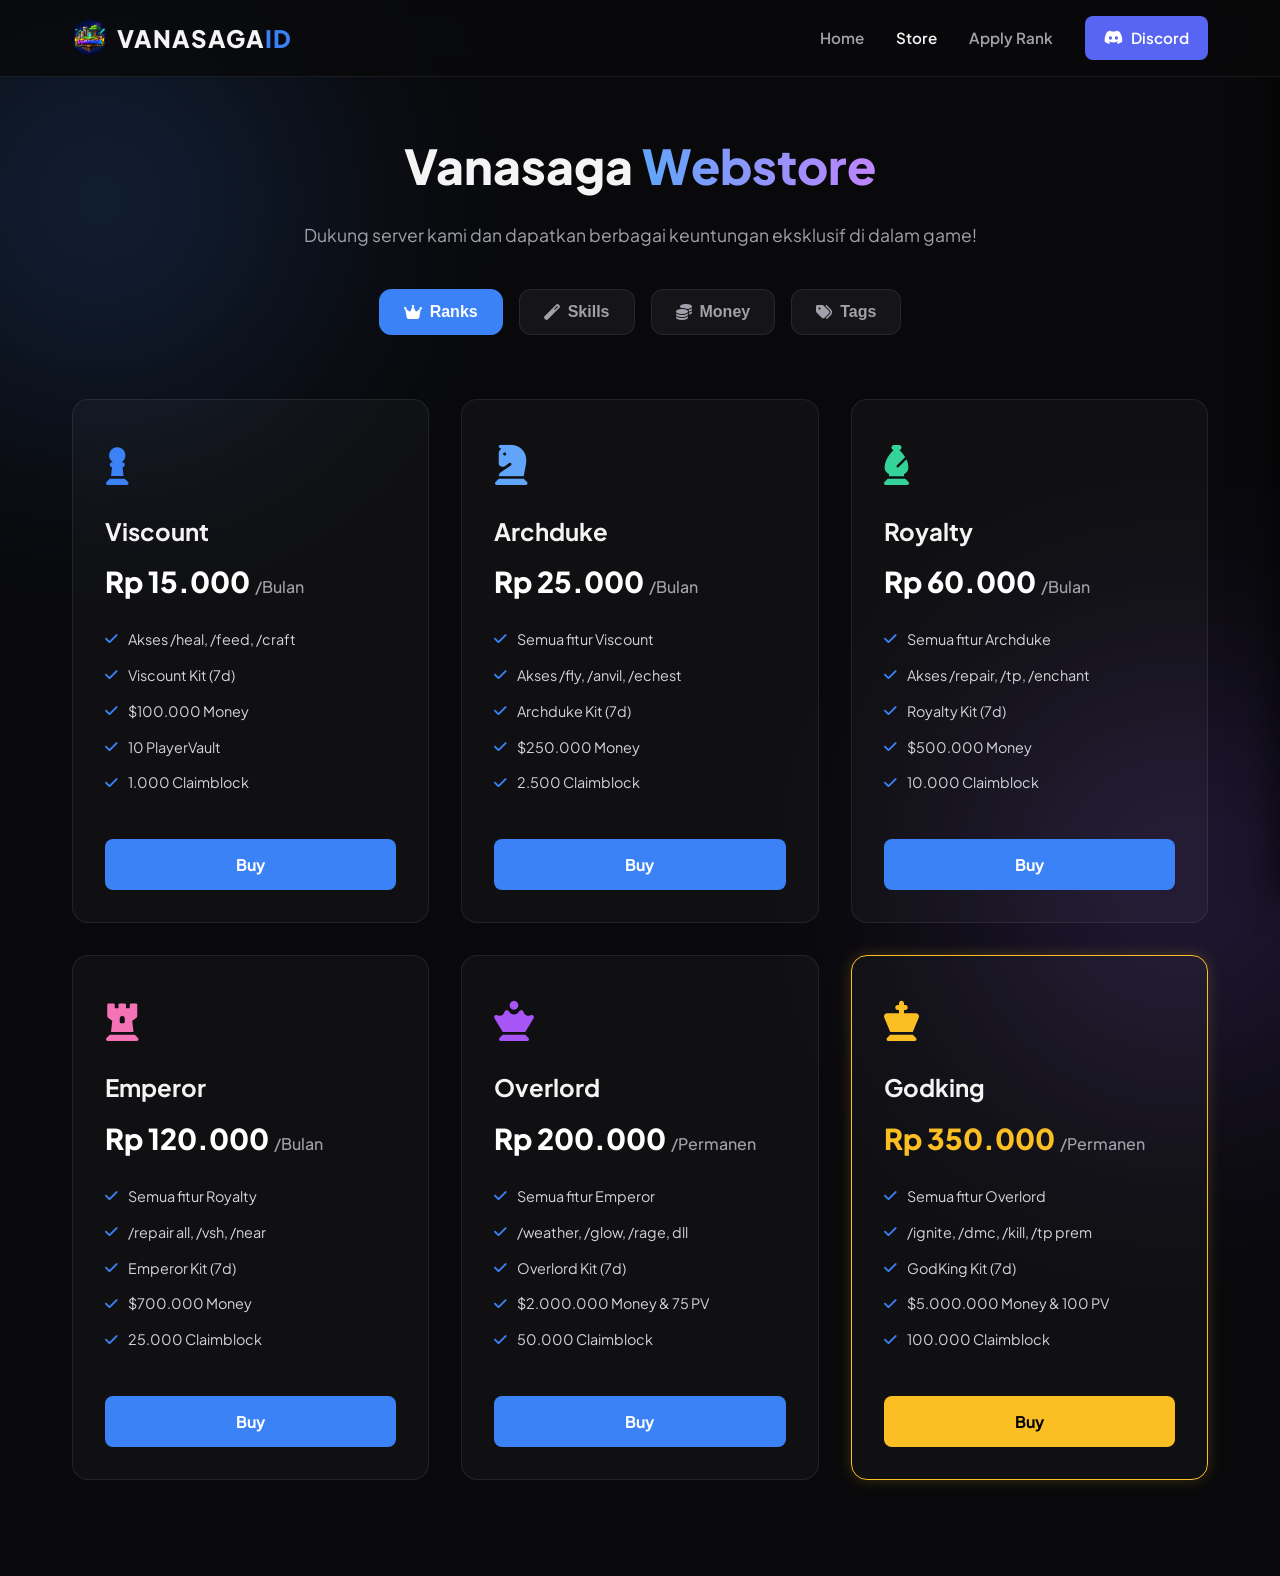
==== commit a23ab018: "Update price of Godking product to Rp 350.000" ====
--- a/store.html
+++ b/store.html
@@ -135,7 +135,7 @@
                     <div class="product-card glass-effect" style="border-color: #fbbf24; box-shadow: 0 0 15px rgba(251, 191, 36, 0.2);">
                         <div class="product-icon rank-icon" style="color: #fbbf24;"><i class="fas fa-chess-king"></i></div>
                         <h3>Godking</h3>
-                        <p class="price" style="color: #fbbf24;">Rp 300.000 <span>/Permanen</span></p>
+                        <p class="price" style="color: #fbbf24;">Rp 350.000 <span>/Permanen</span></p>
                         <ul class="product-features">
                             <li><i class="fas fa-check"></i> Semua fitur Overlord</li>
                             <li><i class="fas fa-check"></i> /ignite, /dmc, /kill, /tp prem</li>
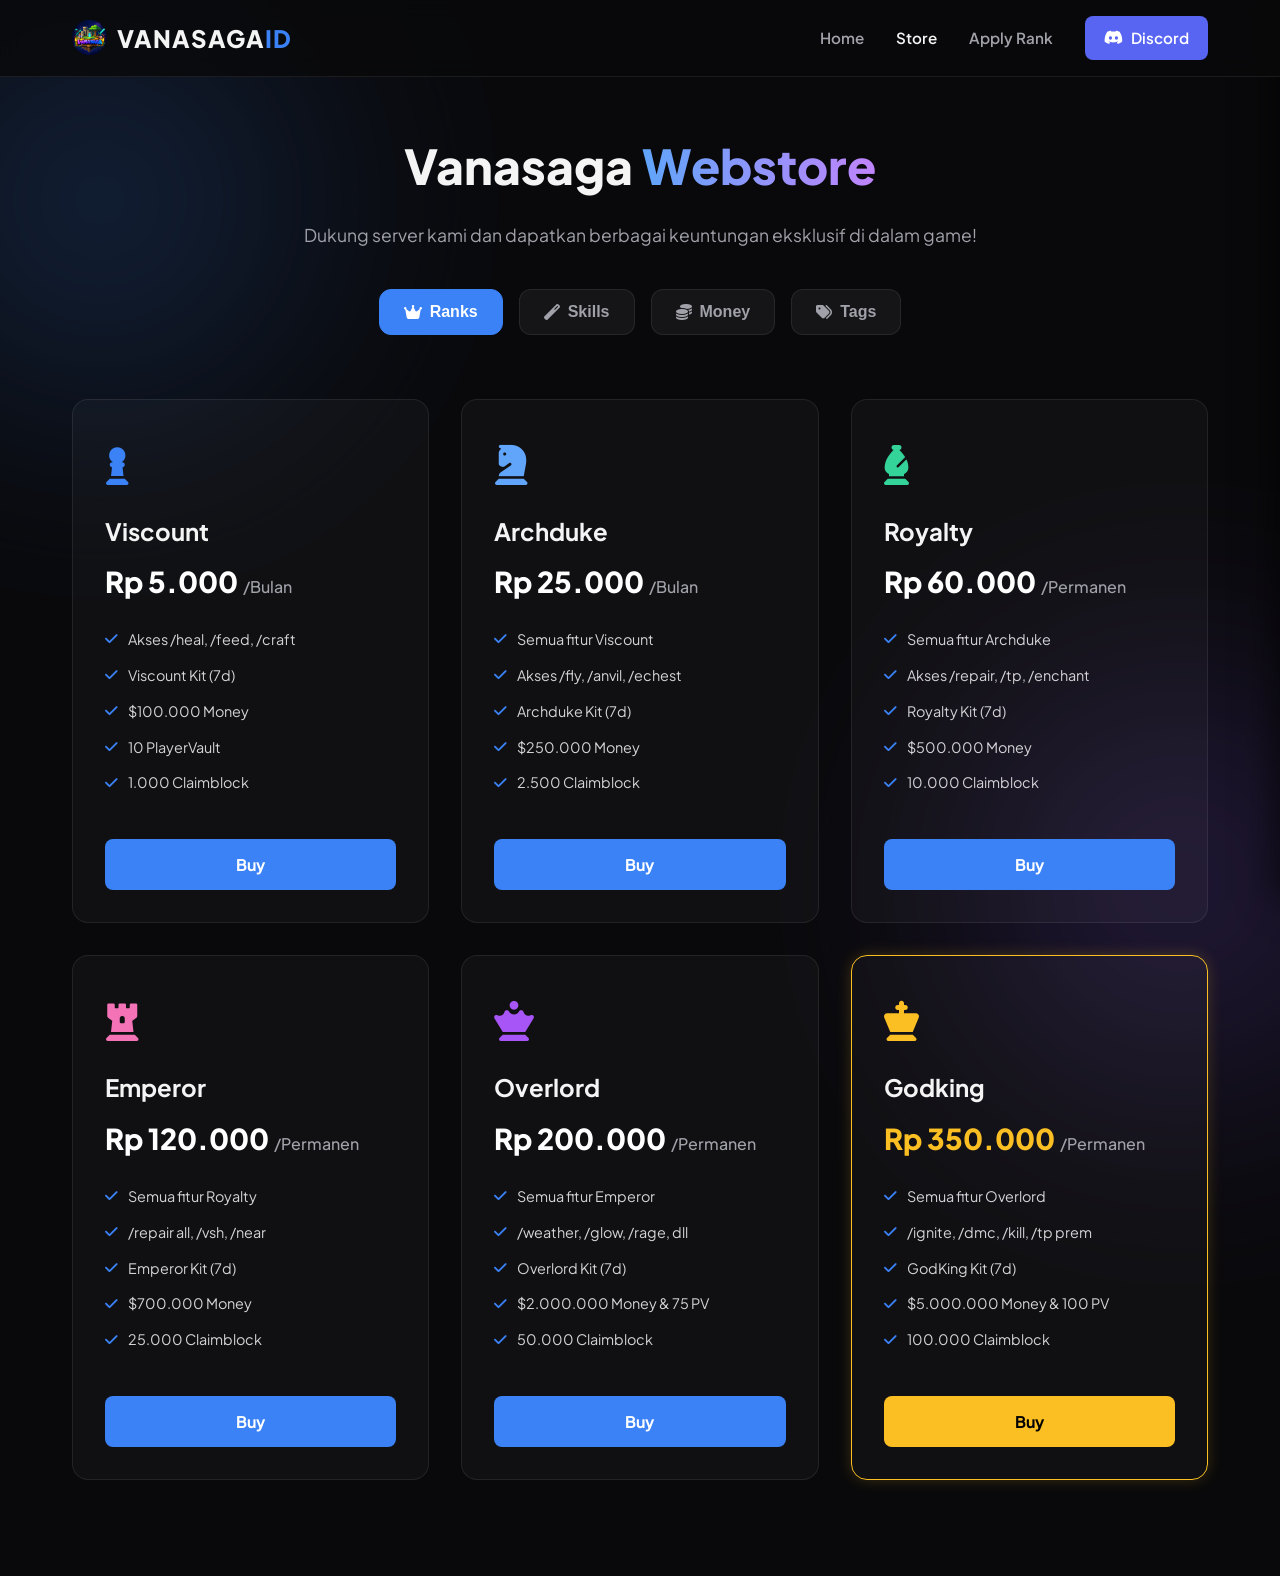
==== commit e13f104c: "Update product prices and durations in store.html" ====
--- a/store.html
+++ b/store.html
@@ -70,7 +70,7 @@
                     <div class="product-card glass-effect">
                         <div class="product-icon rank-icon"><i class="fas fa-chess-pawn"></i></div>
                         <h3>Viscount</h3>
-                        <p class="price">Rp 15.000 <span>/Bulan</span></p>
+                        <p class="price">Rp 5.000 <span>/Bulan</span></p>
                         <ul class="product-features">
                             <li><i class="fas fa-check"></i> Akses /heal, /feed, /craft</li>
                             <li><i class="fas fa-check"></i> Viscount Kit (7d)</li>
@@ -96,7 +96,7 @@
                     <div class="product-card glass-effect">
                         <div class="product-icon rank-icon" style="color: #34d399;"><i class="fas fa-chess-bishop"></i></div>
                         <h3>Royalty</h3>
-                        <p class="price">Rp 60.000 <span>/Bulan</span></p>
+                        <p class="price">Rp 60.000 <span>/Permanen</span></p>
                         <ul class="product-features">
                             <li><i class="fas fa-check"></i> Semua fitur Archduke</li>
                             <li><i class="fas fa-check"></i> Akses /repair, /tp, /enchant</li>
@@ -109,7 +109,7 @@
                     <div class="product-card glass-effect">
                         <div class="product-icon rank-icon" style="color: #f472b6;"><i class="fas fa-chess-rook"></i></div>
                         <h3>Emperor</h3>
-                        <p class="price">Rp 120.000 <span>/Bulan</span></p>
+                        <p class="price">Rp 120.000 <span>/Permanen</span></p>
                         <ul class="product-features">
                             <li><i class="fas fa-check"></i> Semua fitur Royalty</li>
                             <li><i class="fas fa-check"></i> /repair all, /vsh, /near</li>
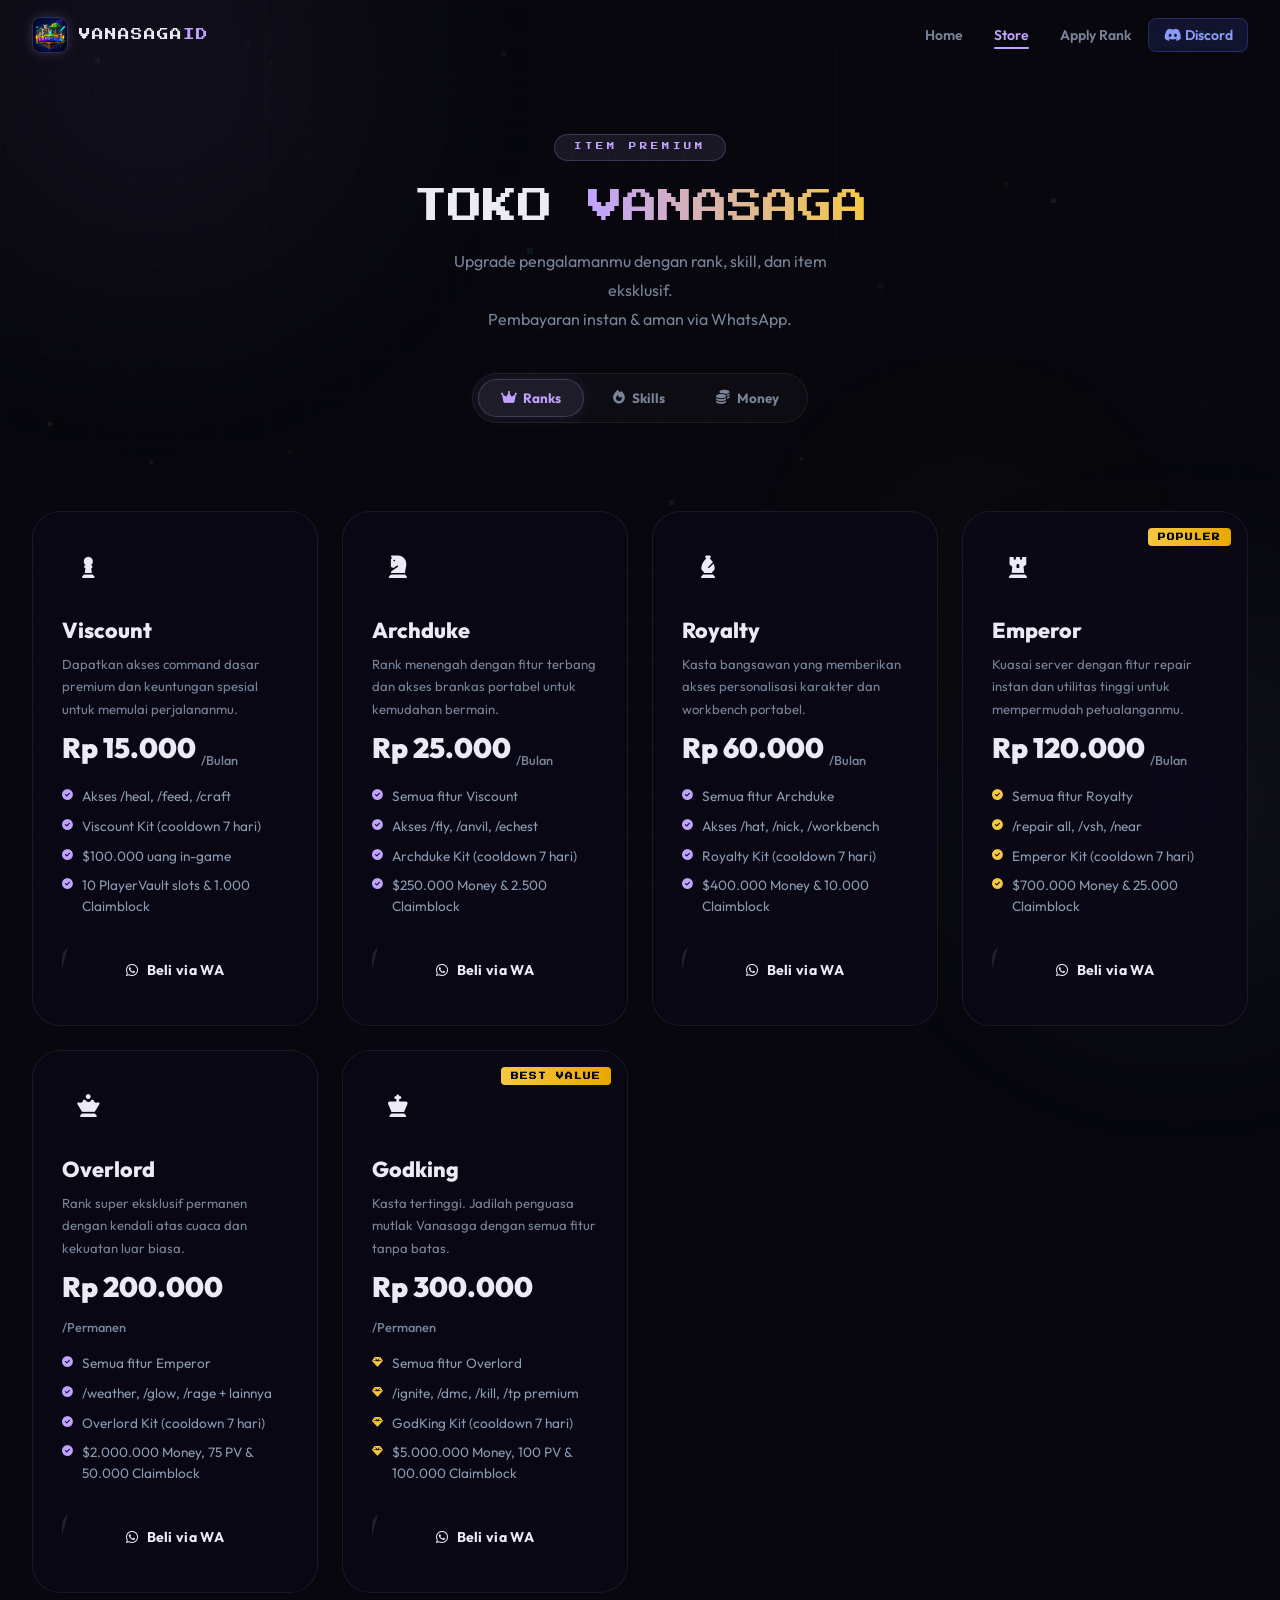
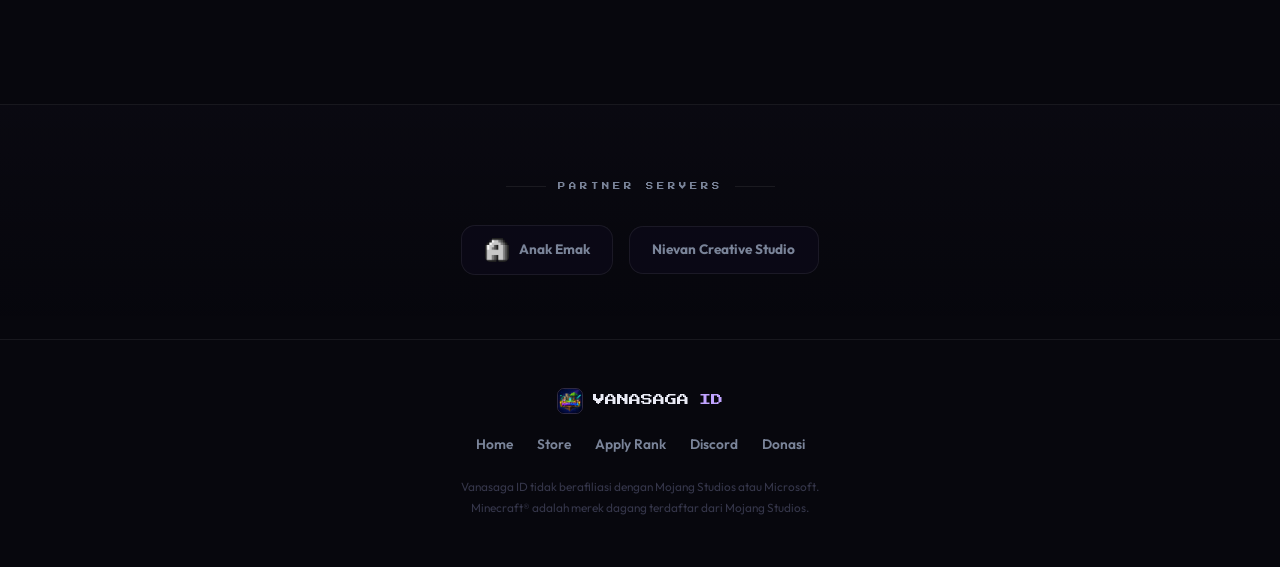
==== commit 5f595c90: "Update store.html" ====
--- a/store.html
+++ b/store.html
@@ -1,207 +1,441 @@
 <!DOCTYPE html>
 <html lang="id">
 <head>
-    <meta charset="UTF-8">
-    <meta name="viewport" content="width=device-width, initial-scale=1.0">
+    <meta charset="UTF-8"/>
+    <meta name="viewport" content="width=device-width,initial-scale=1.0"/>
     <title>Store | Vanasaga ID</title>
-
-    <link rel="icon" type="image/png" href="assets/Vana.png">
+    <meta name="description" content="Beli rank, skill max, in-game money, dan custom tag eksklusif untuk server Minecraft Vanasaga ID."/>
     
-    <link rel="preconnect" href="https://fonts.googleapis.com">
-    <link rel="preconnect" href="https://fonts.gstatic.com" crossorigin>
-    <link href="https://fonts.googleapis.com/css2?family=Plus+Jakarta+Sans:wght@400;500;600;700;800&display=swap" rel="stylesheet">
+    <link rel="icon" type="image/png" href="assets/Vana.png"/>
+    <link rel="apple-touch-icon" href="assets/Vananobg.png"/>
     
-    <link rel="stylesheet" href="https://cdnjs.cloudflare.com/ajax/libs/font-awesome/6.4.0/css/all.min.css">
+    <link rel="preconnect" href="https://fonts.googleapis.com"/>
+    <link rel="preconnect" href="https://fonts.gstatic.com" crossorigin/>
+    <link href="https://fonts.googleapis.com/css2?family=Press+Start+2P&family=Outfit:wght@300;400;500;600;700;800;900&display=swap" rel="stylesheet"/>
+    <link rel="stylesheet" href="https://cdnjs.cloudflare.com/ajax/libs/font-awesome/6.5.0/css/all.min.css"/>
     
-    <link rel="stylesheet" href="home.css">
-    <link rel="stylesheet" href="store.css">
+    <link rel="stylesheet" href="home.css"/>
+    <link rel="stylesheet" href="store.css"/>
 </head>
-
-<body class="fade-in">
+<body>
+
+    <div id="scroll-progress"></div>
+
     <div class="bg-glow glow-1"></div>
     <div class="bg-glow glow-2"></div>
-
-    <nav class="navbar">
-        <div class="nav-container">
-            <div class="logo">
-                <img src="assets/Vana.png" alt="Logo Vanasaga" class="nav-logo-img round-logo">
-                <span>VANASAGA<span class="highlight">ID</span></span>
-            </div>
-            
+    <div class="bg-glow glow-3"></div>
+
+    <canvas id="bg-canvas"></canvas>
+
+    <nav class="navbar" aria-label="Main Navigation">
+        <div class="nav-inner">
+            <a href="index.html" class="logo-link">
+                <img src="assets/Vana.png" alt="Vanasaga Logo" class="logo-img"/>
+                <span class="logo-name">VANASAGA<em>ID</em></span>
+            </a>
             <ul class="nav-links">
                 <li><a href="index.html">Home</a></li>
                 <li><a href="store.html" class="active">Store</a></li>
                 <li><a href="index.html#ranks">Apply Rank</a></li>
-                <li><a href="https://discord.gg/8zu5UNNpNn" target="_blank" class="nav-btn-discord"><i class="fab fa-discord"></i> Discord</a></li>
+                <li><a href="https://discord.gg/Yfk9rSXGnd" target="_blank" rel="noopener" class="nav-discord"><i class="fab fa-discord"></i> Discord</a></li>
             </ul>
-
-            <div class="menu-toggle" id="mobile-menu">
-                <i class="fas fa-bars"></i>
+            <div class="hamburger" role="button" tabindex="0" aria-label="Buka menu">
+                <span></span><span></span><span></span>
             </div>
         </div>
     </nav>
 
-    <div class="mobile-nav-overlay" id="mobile-nav">
-        <div class="mobile-nav-links">
+    <div class="drawer-back"></div>
+    <nav class="drawer" aria-label="Mobile Navigation">
+        <div class="drawer-nav">
             <a href="index.html">BERANDA</a>
             <a href="store.html" class="active">STORE</a>
             <a href="index.html#ranks">APPLY RANK</a>
-            <a href="https://discord.gg/8zu5UNNpNn" target="_blank">DISCORD</a>
+            <a href="https://discord.gg/Yfk9rSXGnd" target="_blank" rel="noopener" class="d-discord"><i class="fab fa-discord"></i> DISCORD</a>
+        </div>
+    </nav>
+
+    <div class="store-hero">
+        <div class="sec-tag" style="margin-bottom:1.2rem">ITEM PREMIUM</div>
+        <h1>TOKO <span class="gradient-text">VANASAGA</span></h1>
+        <p class="store-sub">Upgrade pengalamanmu dengan rank, skill, dan item eksklusif.<br>Pembayaran instan & aman via WhatsApp.</p>
+
+        <div class="store-tabs">
+            <button class="tab-btn active" data-tab="tab-ranks">
+                <i class="fas fa-crown"></i> Ranks
+            </button>
+            <button class="tab-btn" data-tab="tab-skills">
+                <i class="fas fa-fire"></i> Skills
+            </button>
+            <button class="tab-btn" data-tab="tab-money">
+                <i class="fas fa-coins"></i> Money
+            </button>
         </div>
     </div>
 
-    <main>
-        <section class="store-header">
-            <h1 class="slide-up">Vanasaga <span class="gradient-text">Webstore</span></h1>
-            <p class="subtitle slide-up delay-1">Dukung server kami dan dapatkan berbagai keuntungan eksklusif di dalam game!</p>
-            
-            <div class="store-tabs slide-up delay-2">
-                <button class="tab-btn active" onclick="openTab('tab-ranks')"><i class="fas fa-crown"></i> Ranks</button>
-                <button class="tab-btn" onclick="openTab('tab-skills')"><i class="fas fa-magic"></i> Skills</button>
-                <button class="tab-btn" onclick="openTab('tab-money')"><i class="fas fa-coins"></i> Money</button>
-                <button class="tab-btn" onclick="openTab('tab-tags')"><i class="fas fa-tags"></i> Tags</button>
-            </div>
-        </section>
-
-        <section class="store-content slide-up delay-3">
-            
-            <div id="tab-ranks" class="tab-content active">
-                <div class="product-grid">
-                    <div class="product-card glass-effect">
-                        <div class="product-icon rank-icon"><i class="fas fa-chess-pawn"></i></div>
-                        <h3>Viscount</h3>
-                        <p class="price">Rp 5.000 <span>/Bulan</span></p>
-                        <ul class="product-features">
-                            <li><i class="fas fa-check"></i> Akses /heal, /feed, /craft</li>
-                            <li><i class="fas fa-check"></i> Viscount Kit (7d)</li>
-                            <li><i class="fas fa-check"></i> $100.000 Money</li>
-                            <li><i class="fas fa-check"></i> 10 PlayerVault</li>
-                            <li><i class="fas fa-check"></i> 1.000 Claimblock</li>
-                        </ul>
-                        <a href="https://wa.me/6285136735426" target="_blank" class="btn-buy" style="background: var(--primary); color: white;">Buy</a>
-                    </div>
-                    <div class="product-card glass-effect">
-                        <div class="product-icon rank-icon" style="color: #60a5fa;"><i class="fas fa-chess-knight"></i></div>
-                        <h3>Archduke</h3>
-                        <p class="price">Rp 25.000 <span>/Bulan</span></p>
-                        <ul class="product-features">
-                            <li><i class="fas fa-check"></i> Semua fitur Viscount</li>
-                            <li><i class="fas fa-check"></i> Akses /fly, /anvil, /echest</li>
-                            <li><i class="fas fa-check"></i> Archduke Kit (7d)</li>
-                            <li><i class="fas fa-check"></i> $250.000 Money</li>
-                            <li><i class="fas fa-check"></i> 2.500 Claimblock</li>
-                        </ul>
-                        <a href="https://wa.me/6285136735426" target="_blank" class="btn-buy" style="background: var(--primary); color: white;">Buy</a>
-                    </div>
-                    <div class="product-card glass-effect">
-                        <div class="product-icon rank-icon" style="color: #34d399;"><i class="fas fa-chess-bishop"></i></div>
-                        <h3>Royalty</h3>
-                        <p class="price">Rp 60.000 <span>/Permanen</span></p>
-                        <ul class="product-features">
-                            <li><i class="fas fa-check"></i> Semua fitur Archduke</li>
-                            <li><i class="fas fa-check"></i> Akses /repair, /tp, /enchant</li>
-                            <li><i class="fas fa-check"></i> Royalty Kit (7d)</li>
-                            <li><i class="fas fa-check"></i> $500.000 Money</li>
-                            <li><i class="fas fa-check"></i> 10.000 Claimblock</li>
-                        </ul>
-                        <a href="https://wa.me/6285136735426" target="_blank" class="btn-buy" style="background: var(--primary); color: white;">Buy</a>
-                    </div>
-                    <div class="product-card glass-effect">
-                        <div class="product-icon rank-icon" style="color: #f472b6;"><i class="fas fa-chess-rook"></i></div>
-                        <h3>Emperor</h3>
-                        <p class="price">Rp 120.000 <span>/Permanen</span></p>
-                        <ul class="product-features">
-                            <li><i class="fas fa-check"></i> Semua fitur Royalty</li>
-                            <li><i class="fas fa-check"></i> /repair all, /vsh, /near</li>
-                            <li><i class="fas fa-check"></i> Emperor Kit (7d)</li>
-                            <li><i class="fas fa-check"></i> $700.000 Money</li>
-                            <li><i class="fas fa-check"></i> 25.000 Claimblock</li>
-                        </ul>
-                        <a href="https://wa.me/6285136735426" target="_blank" class="btn-buy" style="background: var(--primary); color: white;">Buy</a>
-                    </div>
-                    <div class="product-card glass-effect">
-                        <div class="product-icon rank-icon" style="color: #a855f7;"><i class="fas fa-chess-queen"></i></div>
-                        <h3>Overlord</h3>
-                        <p class="price">Rp 200.000 <span>/Permanen</span></p>
-                        <ul class="product-features">
-                            <li><i class="fas fa-check"></i> Semua fitur Emperor</li>
-                            <li><i class="fas fa-check"></i> /weather, /glow, /rage, dll</li>
-                            <li><i class="fas fa-check"></i> Overlord Kit (7d)</li>
-                            <li><i class="fas fa-check"></i> $2.000.000 Money & 75 PV</li>
-                            <li><i class="fas fa-check"></i> 50.000 Claimblock</li>
-                        </ul>
-                        <a href="https://wa.me/6285136735426" target="_blank" class="btn-buy" style="background: var(--primary); color: white;">Buy</a>
-                    </div>
-                    <div class="product-card glass-effect" style="border-color: #fbbf24; box-shadow: 0 0 15px rgba(251, 191, 36, 0.2);">
-                        <div class="product-icon rank-icon" style="color: #fbbf24;"><i class="fas fa-chess-king"></i></div>
-                        <h3>Godking</h3>
-                        <p class="price" style="color: #fbbf24;">Rp 350.000 <span>/Permanen</span></p>
-                        <ul class="product-features">
-                            <li><i class="fas fa-check"></i> Semua fitur Overlord</li>
-                            <li><i class="fas fa-check"></i> /ignite, /dmc, /kill, /tp prem</li>
-                            <li><i class="fas fa-check"></i> GodKing Kit (7d)</li>
-                            <li><i class="fas fa-check"></i> $5.000.000 Money & 100 PV</li>
-                            <li><i class="fas fa-check"></i> 100.000 Claimblock</li>
-                        </ul>
-                        <a href="https://wa.me/6285136735426" target="_blank" class="btn-buy" style="background: #fbbf24; color: black;">Buy</a>
-                    </div>
-                </div>
-            </div>
-
-            <div id="tab-skills" class="tab-content">
-                <div class="product-grid">
-                    <div class="product-card glass-effect"><div class="product-icon skill-icon"><i class="fas fa-seedling"></i></div><h3>Farming Lvl Max</h3><p class="price">Rp 30.000</p><a href="https://wa.me/6285136735426" target="_blank" class="btn-buy" style="background: var(--primary); color: white;">Buy</a></div>
-                    <div class="product-card glass-effect"><div class="product-icon skill-icon"><i class="fas fa-tree"></i></div><h3>Foraging Lvl Max</h3><p class="price">Rp 30.000</p><a href="https://wa.me/6285136735426" target="_blank" class="btn-buy" style="background: var(--primary); color: white;">Buy</a></div>
-                    <div class="product-card glass-effect"><div class="product-icon skill-icon"><i class="fas fa-gem"></i></div><h3>Mining Lvl Max</h3><p class="price">Rp 30.000</p><a href="https://wa.me/6285136735426" target="_blank" class="btn-buy" style="background: var(--primary); color: white;">Buy</a></div>
-                    <div class="product-card glass-effect"><div class="product-icon skill-icon"><i class="fas fa-fish"></i></div><h3>Fishing Lvl Max</h3><p class="price">Rp 30.000</p><a href="https://wa.me/6285136735426" target="_blank" class="btn-buy" style="background: var(--primary); color: white;">Buy</a></div>
-                    <div class="product-card glass-effect"><div class="product-icon skill-icon"><i class="fas fa-trowel"></i></div><h3>Excavation Lvl Max</h3><p class="price">Rp 30.000</p><a href="https://wa.me/6285136735426" target="_blank" class="btn-buy" style="background: var(--primary); color: white;">Buy</a></div>
-                    <div class="product-card glass-effect"><div class="product-icon skill-icon"><i class="fas fa-bullseye"></i></div><h3>Archery Lvl Max</h3><p class="price">Rp 30.000</p><a href="https://wa.me/6285136735426" target="_blank" class="btn-buy" style="background: var(--primary); color: white;">Buy</a></div>
-                    <div class="product-card glass-effect"><div class="product-icon skill-icon"><i class="fas fa-shield-alt"></i></div><h3>Defense Lvl Max</h3><p class="price">Rp 30.000</p><a href="https://wa.me/6285136735426" target="_blank" class="btn-buy" style="background: var(--primary); color: white;">Buy</a></div>
-                    <div class="product-card glass-effect"><div class="product-icon skill-icon"><i class="fas fa-khanda"></i></div><h3>Fighting Lvl Max</h3><p class="price">Rp 30.000</p><a href="https://wa.me/6285136735426" target="_blank" class="btn-buy" style="background: var(--primary); color: white;">Buy</a></div>
-                    <div class="product-card glass-effect"><div class="product-icon skill-icon"><i class="fas fa-heartbeat"></i></div><h3>Endurance Lvl Max</h3><p class="price">Rp 30.000</p><a href="https://wa.me/6285136735426" target="_blank" class="btn-buy" style="background: var(--primary); color: white;">Buy</a></div>
-                    <div class="product-card glass-effect"><div class="product-icon skill-icon"><i class="fas fa-running"></i></div><h3>Agility Lvl Max</h3><p class="price">Rp 30.000</p><a href="https://wa.me/6285136735426" target="_blank" class="btn-buy" style="background: var(--primary); color: white;">Buy</a></div>
-                    <div class="product-card glass-effect"><div class="product-icon skill-icon"><i class="fas fa-flask"></i></div><h3>Alchemy Lvl Max</h3><p class="price">Rp 30.000</p><a href="https://wa.me/6285136735426" target="_blank" class="btn-buy" style="background: var(--primary); color: white;">Buy</a></div>
-                </div>
-            </div>
-
-            <div id="tab-money" class="tab-content">
-                <div class="product-grid">
-                    <div class="product-card glass-effect"><div class="product-icon money-icon"><i class="fas fa-coins"></i></div><h3>$250k Money</h3><p class="price">Rp 10.000</p><a href="https://wa.me/6285136735426" target="_blank" class="btn-buy" style="background: var(--primary); color: white;">Buy</a></div>
-                    <div class="product-card glass-effect"><div class="product-icon money-icon"><i class="fas fa-sack-dollar"></i></div><h3>$500k Money</h3><p class="price">Rp 20.000</p><a href="https://wa.me/6285136735426" target="_blank" class="btn-buy" style="background: var(--primary); color: white;">Buy</a></div>
-                    <div class="product-card glass-effect"><div class="product-icon money-icon"><i class="fas fa-gem"></i></div><h3>$1M Money</h3><p class="price">Rp 40.000</p><a href="https://wa.me/6285136735426" target="_blank" class="btn-buy" style="background: var(--primary); color: white;">Buy</a></div>
-                    <div class="product-card glass-effect"><div class="product-icon money-icon" style="color: #fbbf24;"><i class="fas fa-vault"></i></div><h3>$2.5M Money</h3><p class="price">Rp 100.000</p><a href="https://wa.me/6285136735426" target="_blank" class="btn-buy" style="background: var(--primary); color: white;">Buy</a></div>
-                    <div class="product-card glass-effect" style="border-color: #fbbf24;"><div class="product-icon money-icon" style="color: #fbbf24;"><i class="fas fa-chart-line"></i></div><h3>$5M Money</h3><p class="price">Rp 180.000</p><a href="https://wa.me/6285136735426" target="_blank" class="btn-buy" style="background: var(--primary); color: white;">Buy</a></div>
-                </div>
-            </div>
-
-            <div id="tab-tags" class="tab-content">
-                <div class="product-grid">
-                    <div class="product-card glass-effect">
-                        <div class="product-icon tag-icon"><i class="fas fa-wheat-awn"></i></div>
-                        <h3>[Farmer] Tag</h3>
-                        <p class="price" style="color: var(--success);">GRATIS</p>
-                        <div class="tag-condition"><strong>Syarat:</strong> Level Farming 50 + 1000 Wheat</div>
-                        <a href="https://wa.me/6285136735426" target="_blank" class="btn-buy" style="background: var(--success); color: white;">Claim</a>
-                    </div>
-                    <div class="product-card glass-effect">
-                        <div class="product-icon tag-icon"><i class="fas fa-hammer"></i></div>
-                        <h3>[Builder] Tag</h3>
-                        <p class="price" style="color: var(--success);">GRATIS</p>
-                        <div class="tag-condition"><strong>Syarat:</strong> 100 Jam Playtime + Menang Build Event</div>
-                        <a href="https://wa.me/6285136735426" target="_blank" class="btn-buy" style="background: var(--success); color: white;">Claim</a>
-                    </div>
-                    <div class="product-card glass-effect">
-                        <div class="product-icon tag-icon"><i class="fas fa-khanda"></i></div>
-                        <h3>[Fighter] Tag</h3>
-                        <p class="price" style="color: var(--success);">GRATIS</p>
-                        <div class="tag-condition"><strong>Syarat:</strong> 100 PVP Kills + Level Fighting 50</div>
-                        <a href="https://wa.me/6285136735426" target="_blank" class="btn-buy" style="background: var(--success); color: white;">Claim</a>
-                    </div>
-                </div>
-            </div>
-
-        </section>
-    </main>
+    <div class="store-body">
+
+        <div class="tab-panel active" id="tab-ranks">
+            <div class="product-grid">
+
+                <div class="product-card card-cyan">
+                    <div class="card-icon"><i class="fas fa-chess-pawn"></i></div>
+                    <h3>Viscount</h3>
+                    <p class="desc">Dapatkan akses command dasar premium dan keuntungan spesial untuk memulai perjalananmu.</p>
+                    <div class="price-tag">Rp 15.000 <sub>/Bulan</sub></div>
+                    <ul class="product-features">
+                        <li><i class="fas fa-check-circle"></i> Akses /heal, /feed, /craft</li>
+                        <li><i class="fas fa-check-circle"></i> Viscount Kit (cooldown 7 hari)</li>
+                        <li><i class="fas fa-check-circle"></i> $100.000 uang in-game</li>
+                        <li><i class="fas fa-check-circle"></i> 10 PlayerVault slots & 1.000 Claimblock</li>
+                    </ul>
+                    <a href="https://wa.me/6285136735426?text=Halo,%20saya%20mau%20beli%20rank%20Viscount" target="_blank" rel="noopener" class="btn-buy wa">
+                        <i class="fab fa-whatsapp"></i> Beli via WA
+                    </a>
+                </div>
+
+                <div class="product-card card-cyan">
+                    <div class="card-icon"><i class="fas fa-chess-knight"></i></div>
+                    <h3>Archduke</h3>
+                    <p class="desc">Rank menengah dengan fitur terbang dan akses brankas portabel untuk kemudahan bermain.</p>
+                    <div class="price-tag">Rp 25.000 <sub>/Bulan</sub></div>
+                    <ul class="product-features">
+                        <li><i class="fas fa-check-circle"></i> Semua fitur Viscount</li>
+                        <li><i class="fas fa-check-circle"></i> Akses /fly, /anvil, /echest</li>
+                        <li><i class="fas fa-check-circle"></i> Archduke Kit (cooldown 7 hari)</li>
+                        <li><i class="fas fa-check-circle"></i> $250.000 Money & 2.500 Claimblock</li>
+                    </ul>
+                    <a href="https://wa.me/6285136735426?text=Halo,%20saya%20mau%20beli%20rank%20Archduke" target="_blank" rel="noopener" class="btn-buy wa">
+                        <i class="fab fa-whatsapp"></i> Beli via WA
+                    </a>
+                </div>
+
+                <div class="product-card card-rose">
+                    <div class="card-icon"><i class="fas fa-chess-bishop"></i></div>
+                    <h3>Royalty</h3>
+                    <p class="desc">Kasta bangsawan yang memberikan akses personalisasi karakter dan workbench portabel.</p>
+                    <div class="price-tag">Rp 60.000 <sub>/Bulan</sub></div>
+                    <ul class="product-features">
+                        <li><i class="fas fa-check-circle"></i> Semua fitur Archduke</li>
+                        <li><i class="fas fa-check-circle"></i> Akses /hat, /nick, /workbench</li>
+                        <li><i class="fas fa-check-circle"></i> Royalty Kit (cooldown 7 hari)</li>
+                        <li><i class="fas fa-check-circle"></i> $400.000 Money & 10.000 Claimblock</li>
+                    </ul>
+                    <a href="https://wa.me/6285136735426?text=Halo,%20saya%20mau%20beli%20rank%20Royalty" target="_blank" rel="noopener" class="btn-buy wa">
+                        <i class="fab fa-whatsapp"></i> Beli via WA
+                    </a>
+                </div>
+
+                <div class="product-card card-gold">
+                    <div class="card-icon"><i class="fas fa-chess-rook"></i></div>
+                    <h3>Emperor</h3>
+                    <div class="popular-badge">POPULER</div>
+                    <p class="desc">Kuasai server dengan fitur repair instan dan utilitas tinggi untuk mempermudah petualanganmu.</p>
+                    <div class="price-tag">Rp 120.000 <sub>/Bulan</sub></div>
+                    <ul class="product-features">
+                        <li><i class="fas fa-check-circle gold"></i> Semua fitur Royalty</li>
+                        <li><i class="fas fa-check-circle gold"></i> /repair all, /vsh, /near</li>
+                        <li><i class="fas fa-check-circle gold"></i> Emperor Kit (cooldown 7 hari)</li>
+                        <li><i class="fas fa-check-circle gold"></i> $700.000 Money & 25.000 Claimblock</li>
+                    </ul>
+                    <a href="https://wa.me/6285136735426?text=Halo,%20saya%20mau%20beli%20rank%20Emperor" target="_blank" rel="noopener" class="btn-buy wa">
+                        <i class="fab fa-whatsapp"></i> Beli via WA
+                    </a>
+                </div>
+
+                <div class="product-card card-purple">
+                    <div class="card-icon"><i class="fas fa-chess-queen"></i></div>
+                    <h3>Overlord</h3>
+                    <p class="desc">Rank super eksklusif permanen dengan kendali atas cuaca dan kekuatan luar biasa.</p>
+                    <div class="price-tag">Rp 200.000 <sub>/Permanen</sub></div>
+                    <ul class="product-features">
+                        <li><i class="fas fa-check-circle"></i> Semua fitur Emperor</li>
+                        <li><i class="fas fa-check-circle"></i> /weather, /glow, /rage + lainnya</li>
+                        <li><i class="fas fa-check-circle"></i> Overlord Kit (cooldown 7 hari)</li>
+                        <li><i class="fas fa-check-circle"></i> $2.000.000 Money, 75 PV & 50.000 Claimblock</li>
+                    </ul>
+                    <a href="https://wa.me/6285136735426?text=Halo,%20saya%20mau%20beli%20rank%20Overlord" target="_blank" rel="noopener" class="btn-buy wa">
+                        <i class="fab fa-whatsapp"></i> Beli via WA
+                    </a>
+                </div>
+
+                <div class="product-card card-gold">
+                    <div class="popular-badge">BEST VALUE</div>
+                    <div class="card-icon"><i class="fas fa-chess-king"></i></div>
+                    <h3>Godking</h3>
+                    <p class="desc">Kasta tertinggi. Jadilah penguasa mutlak Vanasaga dengan semua fitur tanpa batas.</p>
+                    <div class="price-tag">Rp 300.000 <sub>/Permanen</sub></div>
+                    <ul class="product-features">
+                        <li><i class="fas fa-gem gold"></i> Semua fitur Overlord</li>
+                        <li><i class="fas fa-gem gold"></i> /ignite, /dmc, /kill, /tp premium</li>
+                        <li><i class="fas fa-gem gold"></i> GodKing Kit (cooldown 7 hari)</li>
+                        <li><i class="fas fa-gem gold"></i> $5.000.000 Money, 100 PV & 100.000 Claimblock</li>
+                    </ul>
+                    <a href="https://wa.me/6285136735426?text=Halo,%20saya%20mau%20beli%20rank%20Godking" target="_blank" rel="noopener" class="btn-buy wa">
+                        <i class="fab fa-whatsapp"></i> Beli via WA
+                    </a>
+                </div>
+
+            </div>
+        </div>
+
+        <div class="tab-panel" id="tab-skills">
+            <div class="product-grid">
+
+                <div class="product-card card-rose">
+                    <div class="card-icon"><i class="fas fa-khanda"></i></div>
+                    <h3>Fighting Buff</h3>
+                    <div class="buff-badge"><i class="fas fa-arrow-up"></i> +500% EXP (1 Bulan)</div>
+                    <p class="desc">Meningkatkan damage serangan, efek bleed, parry, hingga lightning blade ⚡</p>
+                    <div class="price-tag">Rp 25.000</div>
+                    <a href="https://wa.me/6285136735426?text=Halo,%20saya%20mau%20beli%20Buff%20Skill%20Fighting" target="_blank" class="btn-buy wa"><i class="fab fa-whatsapp"></i> Beli via WA</a>
+                </div>
+
+                <div class="product-card card-rose">
+                    <div class="card-icon"><i class="fas fa-bullseye"></i></div>
+                    <h3>Archery Buff</h3>
+                    <div class="buff-badge"><i class="fas fa-arrow-up"></i> +500% EXP (1 Bulan)</div>
+                    <p class="desc">Panah lebih sakit, tembus pertahanan, stun effect, dan charged shot 🏹</p>
+                    <div class="price-tag">Rp 25.000</div>
+                    <a href="https://wa.me/6285136735426?text=Halo,%20saya%20mau%20beli%20Buff%20Skill%20Archery" target="_blank" class="btn-buy wa"><i class="fab fa-whatsapp"></i> Beli via WA</a>
+                </div>
+
+                <div class="product-card card-cyan">
+                    <div class="card-icon"><i class="fas fa-shield-alt"></i></div>
+                    <h3>Defense Buff</h3>
+                    <div class="buff-badge"><i class="fas fa-arrow-up"></i> +500% EXP (1 Bulan)</div>
+                    <p class="desc">Menambah pertahanan, immune debuff, shielding, dan absorption 🛡️</p>
+                    <div class="price-tag">Rp 25.000</div>
+                    <a href="https://wa.me/6285136735426?text=Halo,%20saya%20mau%20beli%20Buff%20Skill%20Defense" target="_blank" class="btn-buy wa"><i class="fab fa-whatsapp"></i> Beli via WA</a>
+                </div>
+
+                <div class="product-card card-gold">
+                    <div class="card-icon"><i class="fas fa-running"></i></div>
+                    <h3>Agility Buff</h3>
+                    <div class="buff-badge"><i class="fas fa-arrow-up"></i> +500% EXP (1 Bulan)</div>
+                    <p class="desc">Gerakan lebih cepat, lompatan tinggi, ringan saat jatuh ⚡</p>
+                    <div class="price-tag">Rp 25.000</div>
+                    <a href="https://wa.me/6285136735426?text=Halo,%20saya%20mau%20beli%20Buff%20Skill%20Agility" target="_blank" class="btn-buy wa"><i class="fab fa-whatsapp"></i> Beli via WA</a>
+                </div>
+
+                <div class="product-card card-rose">
+                    <div class="card-icon"><i class="fas fa-heartbeat"></i></div>
+                    <h3>Endurance Buff</h3>
+                    <div class="buff-badge"><i class="fas fa-arrow-up"></i> +500% EXP (1 Bulan)</div>
+                    <p class="desc">Kelaparan lebih lama, regenerasi lebih cepat, dan daya tahan lebih kuat 🍖</p>
+                    <div class="price-tag">Rp 25.000</div>
+                    <a href="https://wa.me/6285136735426?text=Halo,%20saya%20mau%20beli%20Buff%20Skill%20Endurance" target="_blank" class="btn-buy wa"><i class="fab fa-whatsapp"></i> Beli via WA</a>
+                </div>
+
+                <div class="product-card card-cyan">
+                    <div class="card-icon"><i class="fas fa-gem"></i></div>
+                    <h3>Mining Buff</h3>
+                    <div class="buff-badge"><i class="fas fa-arrow-up"></i> +500% EXP (1 Bulan)</div>
+                    <p class="desc">Menambang lebih cepat, drop lebih bagus, dan speed mine ⛏️</p>
+                    <div class="price-tag">Rp 25.000</div>
+                    <a href="https://wa.me/6285136735426?text=Halo,%20saya%20mau%20beli%20Buff%20Skill%20Mining" target="_blank" class="btn-buy wa"><i class="fab fa-whatsapp"></i> Beli via WA</a>
+                </div>
+
+                <div class="product-card card-cyan">
+                    <div class="card-icon"><i class="fas fa-trowel"></i></div>
+                    <h3>Excavation Buff</h3>
+                    <div class="buff-badge"><i class="fas fa-arrow-up"></i> +500% EXP (1 Bulan)</div>
+                    <p class="desc">Gali tanah dan block lebih cepat, peluang mendapatkan item langka 💎</p>
+                    <div class="price-tag">Rp 25.000</div>
+                    <a href="https://wa.me/6285136735426?text=Halo,%20saya%20mau%20beli%20Buff%20Skill%20Excavation" target="_blank" class="btn-buy wa"><i class="fab fa-whatsapp"></i> Beli via WA</a>
+                </div>
+
+                <div class="product-card card-cyan">
+                    <div class="card-icon"><i class="fas fa-tree"></i></div>
+                    <h3>Foraging Buff</h3>
+                    <div class="buff-badge"><i class="fas fa-arrow-up"></i> +500% EXP (1 Bulan)</div>
+                    <p class="desc">Menebang pohon lebih mudah, efek treecapitator, dan drop kayu lebih banyak 🌲</p>
+                    <div class="price-tag">Rp 25.000</div>
+                    <a href="https://wa.me/6285136735426?text=Halo,%20saya%20mau%20beli%20Buff%20Skill%20Foraging" target="_blank" class="btn-buy wa"><i class="fab fa-whatsapp"></i> Beli via WA</a>
+                </div>
+
+                <div class="product-card card-cyan">
+                    <div class="card-icon"><i class="fas fa-seedling"></i></div>
+                    <h3>Farming Buff</h3>
+                    <div class="buff-badge"><i class="fas fa-arrow-up"></i> +500% EXP (1 Bulan)</div>
+                    <p class="desc">Hasil panen lebih melimpah, pertumbuhan cepat, dan bountiful harvest 🌾</p>
+                    <div class="price-tag">Rp 25.000</div>
+                    <a href="https://wa.me/6285136735426?text=Halo,%20saya%20mau%20beli%20Buff%20Skill%20Farming" target="_blank" class="btn-buy wa"><i class="fab fa-whatsapp"></i> Beli via WA</a>
+                </div>
+
+                <div class="product-card card-cyan">
+                    <div class="card-icon"><i class="fas fa-fish"></i></div>
+                    <h3>Fishing Buff</h3>
+                    <div class="buff-badge"><i class="fas fa-arrow-up"></i> +500% EXP (1 Bulan)</div>
+                    <p class="desc">Peluang mendapatkan item langka lebih tinggi, epic catch, dan treasure hunter 🎣</p>
+                    <div class="price-tag">Rp 25.000</div>
+                    <a href="https://wa.me/6285136735426?text=Halo,%20saya%20mau%20beli%20Buff%20Skill%20Fishing" target="_blank" class="btn-buy wa"><i class="fab fa-whatsapp"></i> Beli via WA</a>
+                </div>
+
+                <div class="product-card card-purple">
+                    <div class="card-icon"><i class="fas fa-flask"></i></div>
+                    <h3>Alchemy Buff</h3>
+                    <div class="buff-badge"><i class="fas fa-arrow-up"></i> +500% EXP (1 Bulan)</div>
+                    <p class="desc">Efek potion lebih kuat dan bertahan lebih lama 🧪</p>
+                    <div class="price-tag">Rp 25.000</div>
+                    <a href="https://wa.me/6285136735426?text=Halo,%20saya%20mau%20beli%20Buff%20Skill%20Alchemy" target="_blank" class="btn-buy wa"><i class="fab fa-whatsapp"></i> Beli via WA</a>
+                </div>
+
+                <div class="product-card card-purple">
+                    <div class="card-icon"><i class="fas fa-magic"></i></div>
+                    <h3>Enchanting Buff</h3>
+                    <div class="buff-badge"><i class="fas fa-arrow-up"></i> +500% EXP (1 Bulan)</div>
+                    <p class="desc">Hoki enchant lebih bagus, xp lebih efisien, dan enchant menjadi lebih OP ✨</p>
+                    <div class="price-tag">Rp 25.000</div>
+                    <a href="https://wa.me/6285136735426?text=Halo,%20saya%20mau%20beli%20Buff%20Skill%20Enchanting" target="_blank" class="btn-buy wa"><i class="fab fa-whatsapp"></i> Beli via WA</a>
+                </div>
+
+                <div class="product-card card-purple">
+                    <div class="card-icon"><i class="fas fa-fire"></i></div>
+                    <h3>Sorcery Buff</h3>
+                    <div class="buff-badge"><i class="fas fa-arrow-up"></i> +500% EXP (1 Bulan)</div>
+                    <p class="desc">Kekuatan magic dan skill sihir menjadi lebih dewa 🔥</p>
+                    <div class="price-tag">Rp 25.000</div>
+                    <a href="https://wa.me/6285136735426?text=Halo,%20saya%20mau%20beli%20Buff%20Skill%20Sorcery" target="_blank" class="btn-buy wa"><i class="fab fa-whatsapp"></i> Beli via WA</a>
+                </div>
+
+                <div class="product-card card-rose">
+                    <div class="card-icon"><i class="fas fa-hand-holding-medical"></i></div>
+                    <h3>Healing Buff</h3>
+                    <div class="buff-badge"><i class="fas fa-arrow-up"></i> +500% EXP (1 Bulan)</div>
+                    <p class="desc">Regenerasi lebih cepat, life steal, dan kemampuan revival ❤️</p>
+                    <div class="price-tag">Rp 25.000</div>
+                    <a href="https://wa.me/6285136735426?text=Halo,%20saya%20mau%20beli%20Buff%20Skill%20Healing" target="_blank" class="btn-buy wa"><i class="fab fa-whatsapp"></i> Beli via WA</a>
+                </div>
+
+                <div class="product-card card-gold">
+                    <div class="card-icon"><i class="fas fa-hammer"></i></div>
+                    <h3>Forging Buff</h3>
+                    <div class="buff-badge"><i class="fas fa-arrow-up"></i> +500% EXP (1 Bulan)</div>
+                    <p class="desc">Repair item lebih mudah, penggunaan anvil lebih efisien, dan disenchanter 🔨</p>
+                    <div class="price-tag">Rp 25.000</div>
+                    <a href="https://wa.me/6285136735426?text=Halo,%20saya%20mau%20beli%20Buff%20Skill%20Forging" target="_blank" class="btn-buy wa"><i class="fab fa-whatsapp"></i> Beli via WA</a>
+                </div>
+
+            </div>
+        </div>
+
+        <div class="tab-panel" id="tab-money">
+            <div class="product-grid">
+
+                <div class="product-card card-gold">
+                    <div class="card-icon"><i class="fas fa-coins"></i></div>
+                    <h3>$250.000</h3>
+                    <p class="desc">Paket uang in-game dasar untuk kebutuhan awal permainanmu.</p>
+                    <div class="price-tag">Rp 7.000</div>
+                    <ul class="product-features">
+                        <li><i class="fas fa-check-circle gold"></i> $250.000 in-game money</li>
+                        <li><i class="fas fa-check-circle gold"></i> Langsung masuk ke akunmu</li>
+                    </ul>
+                    <a href="https://wa.me/6285136735426?text=Halo,%20saya%20mau%20beli%20$250k%20Money" target="_blank" rel="noopener" class="btn-buy wa">
+                        <i class="fab fa-whatsapp"></i> Beli via WA
+                    </a>
+                </div>
+
+                <div class="product-card card-gold">
+                    <div class="card-icon"><i class="fas fa-sack-dollar"></i></div>
+                    <h3>$500.000</h3>
+                    <p class="desc">Beli item dari player lain dengan lebih mudah dan cepat.</p>
+                    <div class="price-tag">Rp 15.000</div>
+                    <ul class="product-features">
+                        <li><i class="fas fa-check-circle gold"></i> $500.000 in-game money</li>
+                        <li><i class="fas fa-check-circle gold"></i> Langsung masuk ke akunmu</li>
+                    </ul>
+                    <a href="https://wa.me/6285136735426?text=Halo,%20saya%20mau%20beli%20$500k%20Money" target="_blank" rel="noopener" class="btn-buy wa">
+                        <i class="fab fa-whatsapp"></i> Beli via WA
+                    </a>
+                </div>
+
+                <div class="product-card card-gold">
+                    <div class="card-icon"><i class="fas fa-gem"></i></div>
+                    <h3>$1.000.000</h3>
+                    <p class="desc">Mulai bangun kerajaan bisnismu di dalam server Vanasaga.</p>
+                    <div class="price-tag">Rp 30.000</div>
+                    <ul class="product-features">
+                        <li><i class="fas fa-check-circle gold"></i> $1.000.000 in-game money</li>
+                        <li><i class="fas fa-check-circle gold"></i> Instan diproses Admin</li>
+                    </ul>
+                    <a href="https://wa.me/6285136735426?text=Halo,%20saya%20mau%20beli%20$1M%20Money" target="_blank" rel="noopener" class="btn-buy wa">
+                        <i class="fab fa-whatsapp"></i> Beli via WA
+                    </a>
+                </div>
+
+                <div class="product-card card-gold">
+                    <div class="card-icon"><i class="fas fa-vault"></i></div>
+                    <h3>$2.500.000</h3>
+                    <p class="desc">Miliki kapital besar untuk mendominasi lelang dan pasar server.</p>
+                    <div class="price-tag">Rp 80.000</div>
+                    <ul class="product-features">
+                        <li><i class="fas fa-check-circle gold"></i> $2.500.000 in-game money</li>
+                        <li><i class="fas fa-check-circle gold"></i> Modal besar untuk faksi/kota</li>
+                    </ul>
+                    <a href="https://wa.me/6285136735426?text=Halo,%20saya%20mau%20beli%20$2.5M%20Money" target="_blank" rel="noopener" class="btn-buy wa">
+                        <i class="fab fa-whatsapp"></i> Beli via WA
+                    </a>
+                </div>
+
+                <div class="product-card card-gold">
+                    <div class="popular-badge">BEST DEAL</div>
+                    <div class="card-icon"><i class="fas fa-chart-line"></i></div>
+                    <h3>$5.000.000</h3>
+                    <p class="desc">Jadilah konglomerat Vanasaga dengan suntikan dana tak terbatas.</p>
+                    <div class="price-tag">Rp 159.000</div>
+                    <ul class="product-features">
+                        <li><i class="fas fa-check-circle gold"></i> $5.000.000 in-game money</li>
+                        <li><i class="fas fa-check-circle gold"></i> Transaksi super aman & instan</li>
+                    </ul>
+                    <a href="https://wa.me/6285136735426?text=Halo,%20saya%20mau%20beli%20$5M%20Money" target="_blank" rel="noopener" class="btn-buy wa">
+                        <i class="fab fa-whatsapp"></i> Beli via WA
+                    </a>
+                </div>
+
+            </div>
+        </div>
+
+    </div><section class="partners-section">
+        <div class="partners-inner">
+            <div class="partners-title">PARTNER SERVERS</div>
+            <div class="partners-row">
+                <a href="https://www.anakemakstore.my.id/" target="_blank" rel="noopener" class="partner-chip reveal">
+                    <img src="assets/anakemak.png" alt="Anak Emak" onerror="this.style.display='none'"/>
+                    <span>Anak Emak</span>
+                </a>
+                <a href="https://www.instagram.com/nievan.works?" target="_blank" rel="noopener" class="partner-chip reveal reveal-d1">
+                    <img src="assets/partner1.png" alt="Nievan Creative Studio" onerror="this.style.display='none'"/>
+                    <span>Nievan Creative Studio</span>
+                </a>
+            </div>
+        </div>
+    </section>
+
+    <footer>
+        <div class="foot-inner">
+            <div class="foot-logo">
+                <img src="assets/Vana.png" alt="" style="width:26px;height:26px;border-radius:7px;border:1px solid var(--p-glow)"/>
+                VANASAGA<em>ID</em>
+            </div>
+            <nav class="foot-links" aria-label="Footer Links">
+                <a href="index.html">Home</a>
+                <a href="store.html">Store</a>
+                <a href="index.html#ranks">Apply Rank</a>
+                <a href="https://discord.gg/Yfk9rSXGnd" target="_blank" rel="noopener">Discord</a>
+                <a href="https://saweria.co/vanasagaofficial" target="_blank" rel="noopener">Donasi</a>
+            </nav>
+            <p class="foot-copy">
+                Vanasaga ID tidak berafiliasi dengan Mojang Studios atau Microsoft.<br>
+                Minecraft® adalah merek dagang terdaftar dari Mojang Studios.
+            </p>
+        </div>
+    </footer>
+
+    <button id="back-top" aria-label="Kembali ke atas"><i class="fas fa-chevron-up"></i></button>
+
+    <div id="toast" class="toast" role="status" aria-live="polite"></div>
 
     <script src="home.js"></script>
     <script src="store.js"></script>
--- a/home.css
+++ b/home.css
@@ -1,447 +1,751 @@
-/* --- Variabel Warna & Font --- */
+/* =============================================
+   VANASAGA ID — MASTER DESIGN SYSTEM v3.0
+   Shared: index.html + store.html
+   ============================================= */
+@import url('https://fonts.googleapis.com/css2?family=Press+Start+2P&family=Outfit:wght@300;400;500;600;700;800;900&display=swap');
+
+/* ══════════════════════════════════════════════
+   VARIABLES
+══════════════════════════════════════════════ */
 :root {
-    --bg-dark: #09090b;
-    --text-main: #f4f4f5;
-    --text-muted: #a1a1aa;
-    --primary: #3b82f6;
-    --secondary: #8b5cf6;
-    --success: #10b981;
-    --glass-bg: rgba(255, 255, 255, 0.03);
-    --glass-border: rgba(255, 255, 255, 0.08);
-    --font-main: 'Plus Jakarta Sans', sans-serif;
-}
-
-* {
-    margin: 0;
-    padding: 0;
-    box-sizing: border-box;
-}
-
+  /* Brand */
+  --p:         #c0a3ff;
+  --p2:        #b0b8ff;
+  --p-dim:     rgba(192,163,255,.1);
+  --p-glow:    rgba(192,163,255,.22);
+  --p-bdr:     rgba(192,163,255,.22);
+
+  /* Surfaces */
+  --bg:        #07070d;
+  --bg-card:   rgba(11,9,22,.92);
+  --bg-surf:   rgba(18,15,32,.6);
+  --glass-bg:  rgba(11,9,22,.88);
+
+  /* Accents */
+  --gold:      #f5c842;
+  --gold-d:    rgba(245,200,66,.1);
+  --gold-bdr:  rgba(245,200,66,.26);
+  --green:     #4ade80;
+  --green-d:   rgba(74,222,128,.1);
+  --emerald:   #34d399;
+  --emerald-d: rgba(52,211,153,.1);
+  --rose:      #f472b6;
+  --rose-d:    rgba(244,114,182,.1);
+  --cyan:      #67e8f9;
+  --cyan-d:    rgba(103,232,249,.1);
+  --red:       #f87171;
+  --red-d:     rgba(248,113,113,.1);
+  --secondary: #b0b8ff;
+
+  /* Text */
+  --tx:        #eaebf5;
+  --tx-m:      #7a8499;
+  --tx-d:      #35364a;
+
+  /* Borders */
+  --bd:        rgba(255,255,255,.07);
+  --bd-h:      rgba(192,163,255,.26);
+
+  /* Typography */
+  --px:        'Press Start 2P', monospace;
+  --sf:        'Outfit', sans-serif;
+
+  /* Radius */
+  --r1: 4px; --r2: 8px; --r3: 14px;
+  --r4: 20px; --r5: 28px; --r6: 40px;
+
+  /* Misc */
+  --shadow-card: 0 4px 32px rgba(0,0,0,.5);
+  --shadow-glow: 0 0 24px rgba(192,163,255,.15);
+  --nav-h: 70px;
+  --transition: all .28s cubic-bezier(.22,1,.36,1);
+}
+
+/* ══════════════════════════════════════════════
+   RESET
+══════════════════════════════════════════════ */
+*, *::before, *::after { margin: 0; padding: 0; box-sizing: border-box; }
+html {
+  scroll-behavior: smooth;
+  scrollbar-width: thin;
+  scrollbar-color: rgba(192,163,255,.18) transparent;
+}
 body {
-    font-family: var(--font-main);
-    background-color: var(--bg-dark);
-    color: var(--text-main);
-    line-height: 1.6;
-    overflow-x: hidden;
-    position: relative;
-}
-
-/* Background Glow Effects */
+  font-family: var(--sf);
+  background: var(--bg);
+  color: var(--tx);
+  line-height: 1.6;
+  overflow-x: hidden;
+  -webkit-font-smoothing: antialiased;
+}
+::-webkit-scrollbar { width: 5px; }
+::-webkit-scrollbar-track { background: transparent; }
+::-webkit-scrollbar-thumb { background: rgba(192,163,255,.18); border-radius: 99px; }
+
+img, svg { max-width: 100%; }
+a { color: inherit; text-decoration: none; }
+button { font-family: var(--sf); }
+
+/* ══════════════════════════════════════════════
+   SCROLL PROGRESS
+══════════════════════════════════════════════ */
+#scroll-progress {
+  position: fixed; top: 0; left: 0; height: 2px;
+  z-index: 9999; width: 0%;
+  background: linear-gradient(90deg, var(--p), var(--gold), var(--p2));
+  box-shadow: 0 0 10px var(--p-glow);
+  transition: width .06s linear;
+  pointer-events: none;
+}
+
+/* ══════════════════════════════════════════════
+   BACKGROUND EFFECTS
+══════════════════════════════════════════════ */
+body::before {
+  content: '';
+  position: fixed; inset: 0;
+  background-image:
+    linear-gradient(rgba(192,163,255,.015) 1px, transparent 1px),
+    linear-gradient(90deg, rgba(192,163,255,.015) 1px, transparent 1px);
+  background-size: 44px 44px;
+  pointer-events: none; z-index: 0;
+}
+
 .bg-glow {
-    position: absolute;
-    width: 600px;
-    height: 600px;
-    border-radius: 50%;
-    filter: blur(120px);
-    z-index: -1;
-    opacity: 0.4;
+  position: fixed; border-radius: 50%;
+  pointer-events: none; z-index: 0;
+  filter: blur(100px); opacity: 0;
+  animation: glowFade 2s ease forwards;
+  will-change: opacity;
 }
 .glow-1 {
-    top: -100px;
-    left: -200px;
-    background: radial-gradient(circle, var(--primary) 0%, transparent 70%);
+  width: 700px; height: 700px; top: -280px; left: -200px;
+  background: radial-gradient(circle, var(--p) 0%, transparent 70%);
+  animation: glowFade 2s .1s ease forwards, glowPulse 9s 2.1s ease-in-out infinite;
 }
 .glow-2 {
-    bottom: 20%;
-    right: -200px;
-    background: radial-gradient(circle, var(--secondary) 0%, transparent 70%);
-}
-
-/* --- Glassmorphism Global Class --- */
-.glass-effect {
-    background: var(--glass-bg);
-    backdrop-filter: blur(12px);
-    -webkit-backdrop-filter: blur(12px);
-    border: 1px solid var(--glass-border);
-    border-radius: 16px;
-}
-
-/* --- Typography --- */
+  width: 600px; height: 600px; bottom: -200px; right: -200px;
+  background: radial-gradient(circle, var(--p2) 0%, transparent 70%);
+  animation: glowFade 2s .3s ease forwards, glowPulse 11s 2.3s ease-in-out infinite reverse;
+}
+.glow-3 {
+  width: 400px; height: 400px; top: 40%; left: 60%;
+  background: radial-gradient(circle, rgba(245,200,66,.5) 0%, transparent 70%);
+  animation: glowFade 2s .5s ease forwards, glowPulse 14s 2.5s ease-in-out infinite;
+}
+
+@media (max-width: 768px) {
+  .bg-glow { filter: blur(60px); }
+  .glow-2, .glow-3 { display: none; }
+}
+
+/* ══════════════════════════════════════════════
+   CANVAS PARTICLES
+══════════════════════════════════════════════ */
+#bg-canvas {
+  position: fixed; inset: 0; z-index: 0;
+  pointer-events: none; opacity: .45;
+}
+
+main, section, .page-wrap { position: relative; z-index: 1; }
+
+/* ══════════════════════════════════════════════
+   BACK TO TOP
+══════════════════════════════════════════════ */
+#back-top {
+  position: fixed; bottom: 2rem; right: 2rem; z-index: 500;
+  width: 44px; height: 44px; border-radius: var(--r3);
+  background: var(--bg-card);
+  border: 1px solid var(--p-bdr);
+  color: var(--p);
+  display: flex; align-items: center; justify-content: center;
+  font-size: 1rem; cursor: pointer;
+  opacity: 0; pointer-events: none;
+  transition: opacity .3s, transform .35s cubic-bezier(.34,1.56,.64,1), box-shadow .25s;
+  backdrop-filter: blur(16px);
+  box-shadow: 0 4px 20px rgba(0,0,0,.4);
+}
+#back-top.show  { opacity: 1; pointer-events: auto; }
+#back-top:hover { transform: translateY(-4px); box-shadow: var(--shadow-glow); background: var(--p-dim); }
+
+/* ══════════════════════════════════════════════
+   TOAST
+══════════════════════════════════════════════ */
+.toast {
+  position: fixed; bottom: 2rem; left: 50%; transform: translateX(-50%) translateY(120%);
+  background: var(--bg-card); border: 1px solid var(--p-bdr);
+  color: var(--tx); padding: .75rem 1.5rem; border-radius: var(--r3);
+  font-size: .875rem; font-weight: 700;
+  backdrop-filter: blur(20px);
+  box-shadow: 0 8px 32px rgba(0,0,0,.5), 0 0 20px var(--p-glow);
+  z-index: 9998; transition: transform .35s cubic-bezier(.34,1.56,.64,1), opacity .3s;
+  opacity: 0; white-space: nowrap;
+}
+.toast.show { transform: translateX(-50%) translateY(0); opacity: 1; }
+
+/* ══════════════════════════════════════════════
+   UTILITY
+══════════════════════════════════════════════ */
+.g-text {
+  background: linear-gradient(120deg, var(--p), var(--p2));
+  -webkit-background-clip: text; background-clip: text;
+  -webkit-text-fill-color: transparent;
+}
 .gradient-text {
-    background: linear-gradient(90deg, #60a5fa, #c084fc);
-    -webkit-background-clip: text;
-    -webkit-text-fill-color: transparent;
-}
-
-/* --- Navbar --- */
+  background: linear-gradient(90deg, var(--p) 0%, var(--gold) 100%);
+  -webkit-background-clip: text; background-clip: text;
+  -webkit-text-fill-color: transparent;
+}
+
+/* ══════════════════════════════════════════════
+   NAVBAR  (shared)
+══════════════════════════════════════════════ */
 .navbar {
-    position: fixed;
-    top: 0;
-    width: 100%;
-    padding: 1rem 0;
-    background: rgba(9, 9, 11, 0.8);
-    backdrop-filter: blur(10px);
-    border-bottom: 1px solid var(--glass-border);
-    z-index: 100;
-}
-
-.nav-container {
-    max-width: 1200px;
-    margin: 0 auto;
-    display: flex;
-    justify-content: space-between;
-    align-items: center;
-    padding: 0 2rem;
-}
-
-.logo {
-    font-size: 1.5rem;
-    font-weight: 800;
-    display: flex;
-    align-items: center;
-    gap: 10px;
-    letter-spacing: 1px;
-}
-
-.logo .highlight {
-    color: var(--primary);
-}
-
-.round-logo {
-    width: 40px;      
-    height: 40px;     
-    border-radius: 50%; 
-    object-fit: cover; 
-}
-
-.nav-links {
-    list-style: none;
-    display: flex;
-    gap: 2rem;
-    align-items: center;
-}
-
+  position: fixed; top: 0; left: 0; right: 0; z-index: 200;
+  height: var(--nav-h); padding: 0;
+  background: transparent;
+  backdrop-filter: blur(0px); -webkit-backdrop-filter: blur(0px);
+  border-bottom: 1px solid transparent;
+  transition: background .4s, backdrop-filter .4s, border-color .4s, box-shadow .4s;
+}
+.navbar.scrolled {
+  background: rgba(7,7,13,.95);
+  backdrop-filter: blur(28px); -webkit-backdrop-filter: blur(28px);
+  border-color: var(--bd);
+  box-shadow: 0 4px 40px rgba(0,0,0,.6);
+}
+.nav-inner {
+  max-width: 1300px; margin: 0 auto; height: 100%;
+  padding: 0 2rem;
+  display: flex; justify-content: space-between; align-items: center;
+}
+
+/* Logo */
+.logo-link, .logo-wrap {
+  display: flex; align-items: center; gap: 11px;
+  text-decoration: none; flex-shrink: 0;
+}
+.logo-img, .logo-icon {
+  width: 36px; height: 36px; border-radius: 9px; object-fit: cover;
+  border: 1px solid var(--p-glow);
+  box-shadow: 0 0 12px var(--p-glow);
+  transition: box-shadow .3s, transform .3s;
+}
+.logo-link:hover .logo-img,
+.logo-wrap:hover .logo-icon { box-shadow: 0 0 22px var(--p); transform: scale(1.06) rotate(-3deg); }
+.logo-name, .logo-text { font-family: var(--px); font-size: .72rem; color: var(--tx); letter-spacing: 1px; }
+.logo-name em, .logo-text .accent { color: var(--p); font-style: normal; }
+
+/* Nav links */
+.nav-links { list-style: none; display: flex; align-items: center; gap: .15rem; }
 .nav-links a {
-    color: var(--text-muted);
-    text-decoration: none;
-    font-weight: 600;
-    transition: all 0.3s ease;
-    font-size: 0.95rem;
-}
-
-.nav-links a:hover, .nav-links a.active {
-    color: var(--text-main);
-}
-
-.nav-btn-discord {
-    background: #5865F2;
-    color: white !important;
-    padding: 0.6rem 1.2rem;
-    border-radius: 8px;
-    display: flex;
-    align-items: center;
-    gap: 8px;
-}
-.nav-btn-discord:hover {
-    background: #4752C4;
-    transform: translateY(-2px);
-}
-
-/* Mobile Menu Container */
-.menu-toggle { 
-    display: none; 
-    color: white;
-    font-size: 1.8rem;
-    cursor: pointer; 
-    z-index: 101; 
-    transition: color 0.3s ease;
-}
-.menu-toggle:hover {
-    color: var(--primary);
-}
-
-/* --- Mobile Menu Overlay (Setengah Layar & Efek Kaca) --- */
-.mobile-nav-overlay {
-    position: fixed; 
-    top: 0; 
-    right: 0; /* Nempel di sisi kanan layar */
-    left: auto; /* Hilangkan posisi kiri */
-    width: 65%; /* Cuma nutupin 65% layar, sisanya nampilin web kamu */
-    height: 100vh;
-    
-    /* Efek Transparan / Glassmorphism */
-    background: rgba(9, 9, 11, 0.767); /* Warna gelap tapi transparan */
-    backdrop-filter: blur(16px); /* Efek kaca nge-blur */
-    -webkit-backdrop-filter: blur(16px);
-    border-left: 1px solid rgba(255, 255, 255, 0.1); /* Garis halus di pinggir */
-    box-shadow: -10px 0 30px rgba(0, 0, 0, 0.5); /* Bayangan biar lebih 3D */
-    
-    display: flex; 
-    flex-direction: column; 
-    justify-content: center; 
-    align-items: center;
-    
-    /* Sembunyi di kanan layar */
-    transform: translateX(100%); 
-    transition: transform 0.4s cubic-bezier(0.25, 0.8, 0.25, 1); /* Animasinya lebih mulus */
-    z-index: 99;
-}
-
-.mobile-nav-overlay.active { 
-    transform: translateX(0); 
-}
-
-.mobile-nav-links { 
-    display: flex; 
-    flex-direction: column; 
-    text-align: center; 
-    width: 100%;
-}
-
-.mobile-nav-links a { 
-    font-size: 1.3rem; /* Dikecilin dikit biar muat di setengah layar */
-    margin: 1.2rem 0; 
-    color: white; 
-    text-decoration: none; 
-    font-weight: 700; 
-    transition: all 0.3s ease; 
-}
-
-.mobile-nav-links a:hover { 
-    color: var(--primary); 
-    transform: translateX(-5px); /* Pas disentuh teksnya agak geser kiri dikit */
-}
-
-/* --- Hero Section --- */
+  color: var(--tx-m); text-decoration: none;
+  font-weight: 600; font-size: .875rem;
+  padding: .45rem .9rem; border-radius: var(--r2);
+  transition: color .2s, background .2s;
+  position: relative;
+}
+.nav-links a::after {
+  content: ''; position: absolute; bottom: 2px; left: .9rem; right: .9rem; height: 1.5px;
+  background: var(--p); border-radius: 2px;
+  transform: scaleX(0); transition: transform .25s;
+}
+.nav-links a:hover { color: var(--tx); background: var(--p-dim); }
+.nav-links a.active { color: var(--p); }
+.nav-links a.active::after { transform: scaleX(1); }
+
+/* Discord nav badge */
+.nav-discord {
+  background: rgba(88,101,242,.15) !important;
+  border: 1px solid rgba(88,101,242,.28);
+  color: #8b9cf8 !important; border-radius: var(--r2) !important;
+  transition: var(--transition) !important;
+}
+.nav-discord:hover { background: rgba(88,101,242,.28) !important; }
+.nav-discord::after { display: none !important; }
+
+/* ══════════════════════════════════════════════
+   HAMBURGER  (mobile)
+══════════════════════════════════════════════ */
+.hamburger {
+  display: none; flex-direction: column; justify-content: center;
+  gap: 5px; cursor: pointer; width: 36px; height: 36px;
+  padding: 6px; border-radius: var(--r2);
+  transition: background .2s;
+}
+.hamburger:hover { background: var(--p-dim); }
+.hamburger span {
+  display: block; height: 2px; background: var(--tx);
+  border-radius: 2px; transform-origin: center;
+  transition: transform .3s, opacity .3s, width .3s;
+}
+.hamburger span:nth-child(2) { width: 70%; }
+.hamburger.open span:nth-child(1) { transform: translateY(7px) rotate(45deg); }
+.hamburger.open span:nth-child(2) { opacity: 0; transform: scaleX(0); }
+.hamburger.open span:nth-child(3) { transform: translateY(-7px) rotate(-45deg); }
+
+/* ══════════════════════════════════════════════
+   MOBILE DRAWER
+══════════════════════════════════════════════ */
+.drawer-back, .drawer-backdrop {
+  position: fixed; inset: 0; z-index: 149;
+  background: rgba(0,0,0,.6); backdrop-filter: blur(4px);
+  opacity: 0; pointer-events: none;
+  transition: opacity .35s;
+}
+.drawer-back.on, .drawer-backdrop.on { opacity: 1; pointer-events: auto; }
+
+.drawer, .mobile-drawer {
+  position: fixed; top: 0; right: 0; bottom: 0; z-index: 150;
+  width: min(300px, 80vw);
+  background: rgba(8,7,18,.97);
+  border-left: 1px solid var(--bd);
+  backdrop-filter: blur(32px);
+  transform: translateX(100%);
+  transition: transform .4s cubic-bezier(.22,1,.36,1);
+  padding: calc(var(--nav-h) + 1.5rem) 1.5rem 2rem;
+  display: flex; flex-direction: column;
+  overflow-y: auto;
+}
+.drawer.on, .mobile-drawer.on { transform: translateX(0); }
+
+.drawer-nav, .mobile-drawer-links {
+  display: flex; flex-direction: column; gap: .4rem;
+}
+.drawer-nav a, .mobile-drawer-links a {
+  display: block; padding: 1rem 1.25rem;
+  font-family: var(--px); font-size: .55rem; letter-spacing: 1.5px;
+  color: var(--tx-m); border-radius: var(--r3);
+  transition: var(--transition); border: 1px solid transparent;
+}
+.drawer-nav a:hover, .mobile-drawer-links a:hover {
+  color: var(--p); background: var(--p-dim);
+  border-color: var(--p-bdr);
+}
+.drawer-nav a.active, .mobile-drawer-links a.active { color: var(--p); }
+.d-discord, .m-discord {
+  color: #8b9cf8 !important;
+  background: rgba(88,101,242,.1) !important;
+  border-color: rgba(88,101,242,.2) !important;
+}
+
+/* ══════════════════════════════════════════════
+   SECTION HEADS (shared)
+══════════════════════════════════════════════ */
+.sec-head { text-align: center; margin-bottom: 3.5rem; }
+.sec-tag {
+  font-family: var(--px); font-size: .46rem;
+  letter-spacing: 4px; color: var(--p);
+  text-transform: uppercase; margin-bottom: 1rem;
+  display: inline-block;
+  background: var(--p-dim); border: 1px solid var(--p-bdr);
+  padding: .4rem 1.2rem; border-radius: 99px;
+}
+.sec-h2 {
+  font-size: clamp(1.6rem, 3.5vw, 2.5rem);
+  font-weight: 900; line-height: 1.2; margin-bottom: .8rem;
+}
+.sec-p { font-size: .925rem; color: var(--tx-m); max-width: 540px; margin: 0 auto; line-height: 1.75; }
+
+/* ══════════════════════════════════════════════
+   SCROLL REVEAL
+══════════════════════════════════════════════ */
+.reveal {
+  opacity: 0; transform: translateY(30px);
+  transition: opacity .7s cubic-bezier(.22,1,.36,1), transform .7s cubic-bezier(.22,1,.36,1);
+}
+.reveal.in { opacity: 1; transform: translateY(0); }
+.reveal-d1 { transition-delay: .05s; }
+.reveal-d2 { transition-delay: .15s; }
+.reveal-d3 { transition-delay: .25s; }
+.reveal-d4 { transition-delay: .35s; }
+
+/* ══════════════════════════════════════════════
+   HERO (Home)
+══════════════════════════════════════════════ */
 .hero {
-    min-height: 100vh;
-    display: flex;
-    align-items: center;
-    justify-content: center;
-    text-align: center;
-    padding: 6rem 2rem 2rem 2rem;
-    position: relative;
-}
-
-.hero-content {
-    max-width: 800px;
-    z-index: 10;
-}
-
-.hero h1 {
-    font-size: 4rem;
-    font-weight: 800;
-    line-height: 1.1;
-    margin-bottom: 1.5rem;
-}
-
-.subtitle {
-    font-size: 1.2rem;
-    color: var(--text-muted);
-    margin-bottom: 2.5rem;
-}
-
-/* IP Cards */
-.ip-container {
-    display: flex;
-    justify-content: center;
-    gap: 1.5rem;
-    margin-bottom: 1.5rem;
-    flex-wrap: wrap;
-}
-
+  min-height: 100svh; display: flex; flex-direction: column;
+  align-items: center; justify-content: center;
+  text-align: center; padding: calc(var(--nav-h) + 3rem) 2rem 4rem;
+  position: relative; z-index: 1; overflow: hidden;
+}
+
+/* Animated grid floor effect */
+.hero::after {
+  content: ''; position: absolute; bottom: 0; left: 50%; transform: translateX(-50%);
+  width: 140%; height: 55%;
+  background: linear-gradient(to top, var(--bg) 10%, transparent 100%);
+  pointer-events: none; z-index: 0;
+}
+
+/* Slide-up animations */
+.slide-up { opacity: 0; transform: translateY(28px); animation: fadeUp .8s cubic-bezier(.22,1,.36,1) forwards; }
+.d1 { animation-delay: .1s; }
+.d2 { animation-delay: .22s; }
+.d3 { animation-delay: .35s; }
+.d4 { animation-delay: .5s; }
+
+.hero-eyebrow {
+  display: inline-flex; align-items: center; gap: 9px;
+  font-size: .65rem; font-weight: 700; letter-spacing: 3px;
+  color: var(--tx-m); text-transform: uppercase;
+  background: rgba(255,255,255,.04); border: 1px solid var(--bd);
+  padding: .5rem 1.25rem; border-radius: 99px; margin-bottom: 1.5rem;
+  position: relative; z-index: 1;
+}
+.live-dot {
+  width: 7px; height: 7px; background: var(--green);
+  border-radius: 50%; box-shadow: 0 0 8px var(--green);
+  animation: livePulse 2s infinite;
+}
+
+.hero-title {
+  font-family: var(--px); font-weight: 400;
+  font-size: clamp(1rem, 3.5vw, 2.1rem);
+  line-height: 1.6; margin-bottom: 1.2rem;
+  position: relative; z-index: 1;
+}
+.hero-title .sub {
+  display: block; margin-top: .5rem;
+  background: linear-gradient(120deg, var(--p), var(--gold), var(--p2));
+  -webkit-background-clip: text; background-clip: text;
+  -webkit-text-fill-color: transparent;
+  filter: drop-shadow(0 0 24px rgba(192,163,255,.35));
+}
+
+.hero-sub {
+  font-size: clamp(.9rem, 2vw, 1.1rem); color: var(--tx-m);
+  max-width: 560px; line-height: 1.8; margin-bottom: 2rem;
+  position: relative; z-index: 1;
+}
+
+/* ── IP Cards ── */
+.ip-row {
+  display: flex; gap: 1rem; justify-content: center; flex-wrap: wrap;
+  margin-bottom: 1.5rem; position: relative; z-index: 1;
+}
 .ip-card {
-    display: flex;
-    align-items: center;
-    gap: 15px;
-    padding: 1rem 1.5rem;
-    cursor: pointer;
-    transition: all 0.3s ease;
-    text-align: left;
-    position: relative;
-    overflow: hidden;
-    min-width: 250px;
-}
-
-.ip-card:hover {
-    transform: translateY(-5px);
-    border-color: rgba(255, 255, 255, 0.2);
-    box-shadow: 0 10px 30px rgba(0, 0, 0, 0.3);
-}
-
-.ip-card:hover .copy-hint {
-    opacity: 1;
-    transform: translateY(0);
-}
-
-.ip-icon {
-    font-size: 2rem;
-    width: 50px; height: 50px;
-    display: flex; justify-content: center; align-items: center;
-    border-radius: 12px;
-}
-
-.java-icon { background: rgba(59, 130, 246, 0.1); color: #60a5fa; }
-.bedrock-icon { background: rgba(139, 92, 246, 0.1); color: #c084fc; }
-
-.ip-info { display: flex; flex-direction: column; }
-.platform-title { font-size: 0.75rem; font-weight: 800; letter-spacing: 1px; color: var(--text-muted); }
-.address { font-size: 1.1rem; font-weight: 700; color: white; }
-.port { font-size: 0.8rem; color: var(--text-muted); }
-
-.copy-hint {
-    position: absolute;
-    bottom: 0; left: 0; width: 100%;
-    background: var(--primary);
-    color: white;
-    font-size: 0.75rem;
-    text-align: center;
-    padding: 3px 0;
-    opacity: 0;
-    transform: translateY(100%);
-    transition: all 0.3s ease;
-}
-
-/* Status Badge */
-.status-badge {
-    display: inline-flex;
-    align-items: center;
-    gap: 10px;
-    background: rgba(16, 185, 129, 0.1);
-    border: 1px solid rgba(16, 185, 129, 0.3);
-    padding: 8px 16px;
-    border-radius: 50px;
-    margin-top: -0.5rem; 
-    margin-bottom: 2rem;
-    font-size: 0.9rem;
-    font-weight: 600;
-    color: var(--success);
-}
-
-.pulse-dot {
-    width: 10px; height: 10px;
-    background-color: var(--success);
-    border-radius: 50%;
-    box-shadow: 0 0 10px var(--success);
-    animation: pulse 1.5s infinite;
-}
-
-/* Social Buttons */
-.social-buttons {
-    display: flex;
-    flex-wrap: wrap;
-    justify-content: center;
-    gap: 1rem;
-}
-
-.btn {
-    padding: 0.8rem 1.5rem;
-    border-radius: 12px;
-    text-decoration: none;
-    font-weight: 600;
-    display: flex;
-    align-items: center;
-    gap: 8px;
-    transition: all 0.3s ease;
-    border: 1px solid transparent;
-}
-
-.btn i { font-size: 1.2rem; }
-.btn-vote { background: #f59e0b; color: #fff; }
-.btn-discord { background: #5865F2; color: #fff; }
-.btn-wa { background: #25D366; color: #fff; }
-.btn-tiktok { background: #000; border-color: #333; color: #fff; }
-.btn-saweria { background: #E4A911; color: #fff; }
-
-.btn:hover { transform: scale(1.05); filter: brightness(1.1); }
-
-/* Scroll Indicator */
-.scroll-indicator {
-    position: absolute;
-    bottom: 2rem;
-    font-size: 1.5rem;
-}
-.scroll-indicator a { color: var(--text-muted); transition: color 0.3s; }
-.scroll-indicator a:hover { color: white; }
-
-/* --- Ranks Section --- */
-.ranks-section {
-    padding: 6rem 2rem;
-    max-width: 1200px;
-    margin: 0 auto;
-}
-
-.section-header { text-align: center; margin-bottom: 4rem; }
-.section-header h2 { font-size: 2.5rem; font-weight: 800; margin-bottom: 1rem; }
-.section-header p { color: var(--text-muted); font-size: 1.1rem; }
-
-.rank-cards-container {
-    display: grid;
-    grid-template-columns: repeat(auto-fit, minmax(300px, 1fr));
-    gap: 2rem;
-}
+  display: flex; align-items: center; gap: 1rem;
+  background: var(--bg-card); border: 1px solid var(--bd);
+  border-radius: var(--r4); padding: 1rem 1.5rem;
+  cursor: pointer; transition: var(--transition);
+  min-width: 235px; position: relative; overflow: hidden;
+}
+.ip-card::before {
+  content: ''; position: absolute; inset: 0;
+  background: linear-gradient(120deg, transparent 60%, rgba(192,163,255,.05));
+  opacity: 0; transition: opacity .3s;
+}
+.ip-card:hover { transform: translateY(-4px) scale(1.02); border-color: var(--p-bdr); box-shadow: 0 12px 36px rgba(0,0,0,.5), 0 0 20px var(--p-glow); }
+.ip-card:hover::before { opacity: 1; }
+.ip-card:hover .copy-bar { transform: translateY(0); }
+
+.ip-ico {
+  width: 40px; height: 40px; border-radius: var(--r2);
+  display: flex; align-items: center; justify-content: center;
+  font-size: 1.1rem; flex-shrink: 0;
+}
+.ico-java  { background: var(--p-dim); color: var(--p); }
+.ico-rock  { background: var(--emerald-d); color: var(--emerald); }
+
+.ip-label { font-size: .55rem; font-family: var(--px); color: var(--tx-m); margin-bottom: .3rem; letter-spacing: 1px; }
+.ip-addr  { font-size: .9rem; font-weight: 800; color: var(--tx); }
+.ip-port  { font-size: .72rem; color: var(--tx-m); margin-top: .15rem; }
+
+.copy-bar {
+  position: absolute; bottom: 0; left: 0; right: 0;
+  background: linear-gradient(90deg, var(--p), var(--p2));
+  color: #07070d; font-size: .6rem; font-weight: 900;
+  text-align: center; padding: 4px 0; letter-spacing: 2px;
+  transform: translateY(100%); transition: transform .25s cubic-bezier(.22,1,.36,1);
+}
+
+/* ── Status Pill ── */
+.status-pill {
+  display: inline-flex; align-items: center; gap: 9px;
+  background: rgba(74,222,128,.07); border: 1px solid rgba(74,222,128,.2);
+  padding: 7px 18px; border-radius: 999px;
+  font-size: .84rem; font-weight: 600; color: var(--green);
+  margin-bottom: 2rem; position: relative; z-index: 1;
+  animation: subtlePop .5s cubic-bezier(.34,1.56,.64,1) .6s both;
+}
+.s-dot {
+  width: 7px; height: 7px; background: var(--green); border-radius: 50%;
+  box-shadow: 0 0 7px var(--green); animation: livePulse 2s infinite;
+}
+
+/* ── Hero Buttons ── */
+.hero-btns {
+  display: flex; flex-wrap: wrap; justify-content: center; gap: .65rem;
+  position: relative; z-index: 1;
+}
+.hbtn {
+  display: inline-flex; align-items: center; gap: 7px;
+  padding: .65rem 1.25rem; border-radius: var(--r2);
+  font-weight: 700; font-size: .84rem; text-decoration: none;
+  border: 1px solid transparent;
+  transition: var(--transition);
+  position: relative; overflow: hidden;
+}
+.hbtn::after {
+  content: ''; position: absolute; inset: 0;
+  background: rgba(255,255,255,.06); opacity: 0; transition: opacity .2s;
+}
+.hbtn:hover { transform: translateY(-3px); filter: brightness(1.12); }
+.hbtn:hover::after { opacity: 1; }
+.hbtn:active { transform: translateY(0) scale(.96); }
+
+.hbtn-vote { background: var(--gold-d); border-color: var(--gold-bdr); color: var(--gold); }
+.hbtn-dc   { background: rgba(88,101,242,.18); border-color: rgba(88,101,242,.35); color: #8b9cf8; }
+.hbtn-wa   { background: rgba(37,211,102,.1);  border-color: rgba(37,211,102,.28); color: #25d366; }
+.hbtn-tt   { background: rgba(255,255,255,.05); border-color: var(--bd); color: var(--tx-m); }
+.hbtn-ig   { background: rgba(225,48,108,.1); border-color: rgba(225,48,108,.28); color: #e1306c; }
+.hbtn-saw  { background: var(--rose-d); border-color: rgba(244,114,182,.28); color: var(--rose); }
+
+/* ── Scroll Cue ── */
+.scroll-cue {
+  position: absolute; bottom: 2rem; left: 50%; transform: translateX(-50%);
+  display: flex; flex-direction: column; align-items: center; gap: 7px;
+  color: var(--tx-d); font-size: .65rem; letter-spacing: 2px;
+  animation: fadeIn 1.2s 1s ease both;
+}
+.scroll-cue i { animation: bounceY 2.2s ease-in-out infinite; }
+
+/* ══════════════════════════════════════════════
+   STATS STRIP
+══════════════════════════════════════════════ */
+.stats-strip {
+  padding: 3rem 2rem; position: relative; z-index: 1;
+  border-top: 1px solid var(--bd); border-bottom: 1px solid var(--bd);
+  background: linear-gradient(180deg, rgba(192,163,255,.03) 0%, transparent 100%);
+}
+.stats-inner {
+  max-width: 1000px; margin: 0 auto;
+  display: flex; justify-content: center; flex-wrap: wrap;
+}
+.stat-item {
+  flex: 1; min-width: 150px; max-width: 220px;
+  display: flex; flex-direction: column; align-items: center; gap: .4rem;
+  padding: 1.5rem 1rem; position: relative;
+  transition: transform .3s;
+}
+.stat-item:hover { transform: translateY(-3px); }
+.stat-item + .stat-item::before {
+  content: ''; position: absolute; left: 0; top: 25%; height: 50%;
+  width: 1px; background: var(--bd);
+}
+.stat-num {
+  font-family: var(--px); font-size: clamp(.9rem, 2.5vw, 1.5rem);
+  color: var(--p); line-height: 1;
+  text-shadow: 0 0 24px var(--p-glow);
+}
+.stat-lbl { font-size: .8rem; color: var(--tx-m); font-weight: 500; }
+
+/* ══════════════════════════════════════════════
+   FEATURES SECTION
+══════════════════════════════════════════════ */
+.features-sec { padding: 6rem 2rem; max-width: 1200px; margin: 0 auto; position: relative; z-index: 1; }
+.feat-grid { display: grid; grid-template-columns: repeat(auto-fit, minmax(240px, 1fr)); gap: 1.4rem; }
+
+.feat-card {
+  background: var(--bg-card); border: 1px solid var(--bd); border-radius: var(--r4);
+  padding: 1.9rem; position: relative; overflow: hidden;
+  backdrop-filter: blur(20px); cursor: default;
+  transition: var(--transition);
+}
+.feat-card::before {
+  content: ''; position: absolute; top: 0; left: 0; right: 0; height: 2px;
+  background: var(--fc-line, linear-gradient(90deg, var(--p), var(--p2)));
+  transform: scaleX(0); transform-origin: left;
+  transition: transform .5s cubic-bezier(.22,1,.36,1);
+}
+.feat-card::after {
+  content: ''; position: absolute; inset: 0;
+  background: radial-gradient(ellipse at top left, rgba(192,163,255,.04), transparent 60%);
+  opacity: 0; transition: opacity .3s;
+}
+.feat-card:hover { transform: translateY(-8px); border-color: var(--bd-h); box-shadow: 0 24px 56px rgba(0,0,0,.5); }
+.feat-card:hover::before { transform: scaleX(1); }
+.feat-card:hover::after { opacity: 1; }
+
+.feat-ico {
+  width: 48px; height: 48px; border-radius: 12px;
+  display: flex; align-items: center; justify-content: center;
+  font-size: 1.25rem; margin-bottom: 1.2rem;
+  transition: transform .35s cubic-bezier(.34,1.56,.64,1);
+  position: relative; z-index: 1;
+}
+.feat-card:hover .feat-ico { transform: scale(1.12) rotate(-6deg); }
+.feat-card h4 { font-size: 1rem; font-weight: 800; margin-bottom: .5rem; position: relative; z-index: 1; }
+.feat-card p  { font-size: .84rem; color: var(--tx-m); line-height: 1.75; position: relative; z-index: 1; }
+
+/* ══════════════════════════════════════════════
+   RANKS SECTION
+══════════════════════════════════════════════ */
+.ranks-sec { padding: 6rem 2rem; max-width: 1200px; margin: 0 auto; position: relative; z-index: 1; }
+.rank-grid { display: grid; grid-template-columns: repeat(auto-fit, minmax(300px, 1fr)); gap: 1.6rem; }
 
 .rank-card {
-    padding: 2rem;
-    transition: transform 0.3s ease;
-    display: flex;
-    flex-direction: column;
-}
-
-.rank-card:hover { transform: translateY(-10px); }
-
-.rank-badge {
-    display: inline-block;
-    padding: 5px 12px;
-    border-radius: 8px;
-    font-size: 0.8rem;
-    font-weight: 800;
-    margin-bottom: 1.5rem;
-    align-self: flex-start;
-}
-
-.builder-badge { background: rgba(245, 158, 11, 0.1); color: #fbbf24; border: 1px solid rgba(245, 158, 11, 0.2); }
-.media-badge { background: rgba(236, 72, 153, 0.1); color: #f472b6; border: 1px solid rgba(236, 72, 153, 0.2); }
-
-.rank-card h3 { font-size: 1.8rem; margin-bottom: 1rem; }
-.rank-desc { color: var(--text-muted); margin-bottom: 1.5rem; font-size: 0.95rem; }
-
-.rank-reqs { list-style: none; margin-bottom: 2rem; flex-grow: 1; }
-.rank-reqs li {
-    display: flex; align-items: center; gap: 10px;
-    margin-bottom: 0.8rem; color: #d4d4d8; font-size: 0.9rem;
-}
-.rank-reqs i { color: var(--success); }
+  background: var(--bg-card); border: 1px solid var(--bd); border-radius: var(--r5);
+  padding: 2.2rem; display: flex; flex-direction: column;
+  position: relative; overflow: hidden;
+  backdrop-filter: blur(20px);
+  transition: var(--transition);
+}
+.rank-card::before {
+  content: ''; position: absolute; top: 0; left: 0; right: 0; height: 2px;
+  background: var(--rc-line, linear-gradient(90deg, var(--p), var(--p2)));
+}
+.rank-card.rc-build { --rc-line: linear-gradient(90deg, var(--gold), #e8a800); }
+.rank-card.rc-media { --rc-line: linear-gradient(90deg, var(--rose), #e91e8c); }
+.rank-card:hover { transform: translateY(-8px); border-color: var(--bd-h); box-shadow: 0 24px 56px rgba(0,0,0,.5); }
+
+.rc-badge {
+  display: inline-flex; align-items: center; gap: 6px;
+  padding: 4px 13px; border-radius: var(--r1);
+  font-family: var(--px); font-size: .42rem;
+  margin-bottom: 1.4rem; align-self: flex-start; letter-spacing: .5px;
+}
+.badge-build { background: var(--gold-d); color: var(--gold); border: 1px solid rgba(245,200,66,.22); }
+.badge-media { background: var(--rose-d); color: var(--rose); border: 1px solid rgba(244,114,182,.22); }
+
+.rank-card h3       { font-size: 1.5rem; font-weight: 800; margin-bottom: .65rem; }
+.rank-card .rc-desc { color: var(--tx-m); font-size: .875rem; margin-bottom: 1.4rem; line-height: 1.75; }
+
+.req-list { list-style: none; margin-bottom: 1.8rem; flex-grow: 1; display: flex; flex-direction: column; gap: .65rem; }
+.req-list li { display: flex; align-items: flex-start; gap: 9px; font-size: .84rem; color: #aab2c0; }
+.req-list li i { color: var(--green); margin-top: 3px; flex-shrink: 0; font-size: .75rem; }
 
 .btn-apply {
-    background: white; color: black;
-    padding: 1rem; text-align: center; text-decoration: none;
-    border-radius: 12px; font-weight: 700;
-    display: flex; justify-content: center; align-items: center; gap: 10px;
-    transition: all 0.3s;
-}
-.btn-apply:hover { background: var(--primary); color: white; }
-
-/* --- Toast --- */
-.toast {
-    position: fixed; bottom: 30px; left: 50%; transform: translateX(-50%) translateY(100px);
-    background: var(--success); color: white;
-    padding: 12px 24px; border-radius: 50px; font-weight: 600;
-    opacity: 0; transition: all 0.3s cubic-bezier(0.68, -0.55, 0.265, 1.55);
-    z-index: 1000; box-shadow: 0 10px 20px rgba(16, 185, 129, 0.3);
-}
-.toast.show { transform: translateX(-50%) translateY(0); opacity: 1; }
-
-/* --- Animations --- */
-.slide-up { opacity: 0; transform: translateY(30px); animation: slideUp 0.8s ease forwards; }
-.delay-1 { animation-delay: 0.2s; }
-.delay-2 { animation-delay: 0.4s; }
-.delay-3 { animation-delay: 0.6s; }
-.delay-4 { animation-delay: 0.8s; }
-
-.floating { animation: float 6s ease-in-out infinite; }
-.delay-float { animation-delay: 3s; }
-.bounce { animation: bounce 2s infinite; }
-
-@keyframes slideUp { to { opacity: 1; transform: translateY(0); } }
-@keyframes float { 0%, 100% { transform: translateY(0); } 50% { transform: translateY(-10px); } }
-@keyframes bounce { 0%, 20%, 50%, 80%, 100% { transform: translateY(0); } 40% { transform: translateY(-15px); } 60% { transform: translateY(-7px); } }
-@keyframes pulse { 0% { box-shadow: 0 0 0 0 rgba(16, 185, 129, 0.7); } 70% { box-shadow: 0 0 0 10px rgba(16, 185, 129, 0); } 100% { box-shadow: 0 0 0 0 rgba(16, 185, 129, 0); } }
-
-/* Responsive */
+  display: flex; align-items: center; justify-content: center; gap: 8px;
+  padding: .9rem; border-radius: var(--r2); text-decoration: none;
+  font-weight: 800; font-size: .86rem; margin-top: auto;
+  border: 1px solid var(--p-bdr); color: var(--p); background: transparent;
+  transition: var(--transition); position: relative; overflow: hidden;
+}
+.btn-apply::before {
+  content: ''; position: absolute; inset: 0;
+  background: var(--p); transform: scaleX(0); transform-origin: left;
+  transition: transform .35s cubic-bezier(.22,1,.36,1); z-index: 0;
+}
+.btn-apply span, .btn-apply i { position: relative; z-index: 1; }
+.btn-apply:hover::before { transform: scaleX(1); }
+.btn-apply:hover { color: #07070d; border-color: var(--p); box-shadow: 0 0 28px rgba(192,163,255,.35); }
+
+/* ══════════════════════════════════════════════
+   PARTNERS (Footer section above footer)
+══════════════════════════════════════════════ */
+.partners-section {
+  padding: 4rem 2rem; border-top: 1px solid var(--bd);
+  position: relative; z-index: 1;
+  background: linear-gradient(180deg, rgba(192,163,255,.02) 0%, transparent 100%);
+}
+.partners-inner { max-width: 1100px; margin: 0 auto; text-align: center; }
+.partners-title {
+  font-family: var(--px); font-size: .46rem; letter-spacing: 4px;
+  color: var(--tx-m); margin-bottom: 2rem;
+  display: inline-flex; align-items: center; gap: 12px;
+}
+.partners-title::before, .partners-title::after {
+  content: ''; display: block; width: 40px; height: 1px; background: var(--bd);
+}
+.partners-row {
+  display: flex; flex-wrap: wrap; gap: 1rem;
+  justify-content: center; align-items: center;
+}
+.partner-chip {
+  display: flex; align-items: center; gap: 10px;
+  background: var(--bg-card); border: 1px solid var(--bd);
+  padding: .75rem 1.4rem; border-radius: var(--r3);
+  font-size: .85rem; font-weight: 700; color: var(--tx-m);
+  text-decoration: none; transition: var(--transition);
+  backdrop-filter: blur(16px);
+}
+.partner-chip img {
+  width: 24px; height: 24px; border-radius: 5px; object-fit: cover;
+  filter: grayscale(1); transition: filter .3s;
+}
+.partner-chip:hover {
+  border-color: var(--bd-h); color: var(--tx);
+  transform: translateY(-3px);
+  box-shadow: 0 8px 28px rgba(0,0,0,.4), 0 0 16px var(--p-glow);
+}
+.partner-chip:hover img { filter: grayscale(0); }
+
+/* ══════════════════════════════════════════════
+   FOOTER
+══════════════════════════════════════════════ */
+footer {
+  border-top: 1px solid var(--bd);
+  position: relative; z-index: 1;
+}
+.foot-inner, .footer-content, .footer-inner {
+  max-width: 1100px; margin: 0 auto;
+  padding: 3rem 2rem; text-align: center;
+}
+.foot-logo, .footer-logo {
+  font-family: var(--px); font-size: .75rem;
+  display: inline-flex; align-items: center; gap: 10px;
+  color: var(--tx); margin-bottom: 1.2rem;
+}
+.foot-logo em, .footer-logo span { color: var(--p); font-style: normal; }
+.foot-links, .footer-links {
+  display: flex; gap: 1.5rem; justify-content: center;
+  flex-wrap: wrap; margin-bottom: 1.4rem;
+}
+.foot-links a, .footer-links a {
+  color: var(--tx-m); text-decoration: none;
+  font-size: .86rem; font-weight: 600; transition: color .2s;
+}
+.foot-links a:hover, .footer-links a:hover { color: var(--p); }
+.foot-copy, .mojang-disclaimer, .footer-disclaimer {
+  font-size: .74rem; color: var(--tx-d);
+  max-width: 520px; margin: 0 auto; line-height: 1.75;
+}
+
+/* ══════════════════════════════════════════════
+   KEYFRAMES
+══════════════════════════════════════════════ */
+@keyframes fadeUp    { to { opacity: 1; transform: translateY(0); } }
+@keyframes fadeIn    { from { opacity: 0; } to { opacity: 1; } }
+@keyframes livePulse { 0%,100% { box-shadow: 0 0 0 0 rgba(74,222,128,.65); } 60% { box-shadow: 0 0 0 7px rgba(74,222,128,0); } }
+@keyframes bounceY   { 0%,100% { transform: translateY(0); } 50% { transform: translateY(8px); } }
+@keyframes glowFade  { to { opacity: .08; } }
+@keyframes glowPulse { 0%,100% { opacity: .08; } 50% { opacity: .16; } }
+@keyframes shimmer   { from { background-position: -200% 0; } to { background-position: 200% 0; } }
+@keyframes slideUp   { to { opacity: 1; transform: translateY(0); } }
+@keyframes spin      { to { transform: rotate(360deg); } }
+@keyframes subtlePop { from { opacity: 0; transform: scale(.9); } to { opacity: 1; transform: scale(1); } }
+@keyframes cardReveal { from { opacity: 0; transform: translateY(20px) scale(.98); } to { opacity: 1; transform: translateY(0) scale(1); } }
+
+/* ══════════════════════════════════════════════
+  RESPONSIVE
+══════════════════════════════════════════════ */
 @media (max-width: 768px) {
-    .nav-links { display: none !important; }
-    .menu-toggle { display: block !important; } /* SEKARANG PASTI MUNCUL */
-    .hero h1 { font-size: 2.5rem; }
-    .ip-container { flex-direction: column; }
-}
+  .nav-links  { display: none; }
+  .hamburger  { display: flex; }
+
+  .hero { padding: 5.5rem 1.25rem 3rem; }
+  .hero-title { font-size: clamp(.9rem, 5.5vw, 1.4rem); }
+  .ip-row { flex-direction: column; align-items: center; }
+  .ip-card { min-width: 0; width: 100%; max-width: 320px; }
+  .hero-btns { flex-direction: column; align-items: stretch; max-width: 280px; margin: 0 auto; }
+  .hbtn { justify-content: center; }
+
+  .stats-inner { gap: 0; }
+  .stat-item { min-width: 140px; padding: 1.2rem .75rem; }
+  .stat-item + .stat-item::before { display: none; }
+
+  .features-sec, .ranks-sec { padding: 3.5rem 1.25rem; }
+  .feat-grid { grid-template-columns: 1fr; }
+  .rank-grid { grid-template-columns: 1fr; }
+
+  .partners-row { gap: .5rem; }
+  .foot-inner, .footer-content, .footer-inner { padding: 2rem 1.25rem; }
+  #back-top { bottom: 1.25rem; right: 1.25rem; }
+}
+@media (max-width: 480px) {
+  .nav-inner { padding: 0 1.25rem; }
+  .logo-name, .logo-text { font-size: .6rem; }
+  .stats-inner { display: grid; grid-template-columns: repeat(2,1fr); }
+}
--- a/store.css
+++ b/store.css
@@ -1,308 +1,290 @@
-/* =========================================
-   1. VARIABEL & RESET BASE
-   ========================================= */
-:root {
-    --bg-dark: #09090b;
-    --text-main: #f4f4f5;
-    --text-muted: #a1a1aa;
-    --primary: #3b82f6;
-    --secondary: #8b5cf6;
-    --success: #10b981;
-    --wa-color: #25D366;
-    --glass-bg: rgba(255, 255, 255, 0.03);
-    --glass-border: rgba(255, 255, 255, 0.08);
-    --font-main: 'Plus Jakarta Sans', sans-serif;
-}
-
-* {
-    margin: 0;
-    padding: 0;
-    box-sizing: border-box;
-}
-
-body {
-    font-family: var(--font-main);
-    background-color: var(--bg-dark);
-    color: var(--text-main);
-    line-height: 1.6;
-    overflow-x: hidden;
-    position: relative;
-    -webkit-font-smoothing: antialiased;
-}
-
-/* =========================================
-   2. BACKGROUND & GLASSMORPHISM GLOBAL
-   ========================================= */
-.bg-glow {
-    position: absolute;
-    width: 50vw; /* Menggunakan VW agar dinamis di HP */
-    max-width: 600px;
-    height: 600px;
-    border-radius: 50%;
-    filter: blur(120px);
-    z-index: -1;
-    opacity: 0.3; /* Sedikit diturunkan agar lebih ringan */
-}
-.glow-1 { top: -100px; left: -200px; background: radial-gradient(circle, var(--primary) 0%, transparent 70%); }
-.glow-2 { bottom: 20%; right: -200px; background: radial-gradient(circle, var(--secondary) 0%, transparent 70%); }
-
-.glass-effect {
-    background: var(--glass-bg);
-    backdrop-filter: blur(12px);
-    -webkit-backdrop-filter: blur(12px);
-    border: 1px solid var(--glass-border);
-    border-radius: 16px;
-}
-
-.gradient-text {
-    background: linear-gradient(90deg, #60a5fa, #c084fc);
-    -webkit-background-clip: text;
-    -webkit-text-fill-color: transparent;
-}
-
-/* =========================================
-   3. NAVBAR & HAMBURGER MENU
-   ========================================= */
-.navbar {
-    position: fixed; top: 0; width: 100%; padding: 1rem 0;
-    background: rgba(9, 9, 11, 0.8);
-    backdrop-filter: blur(10px);
-    border-bottom: 1px solid var(--glass-border);
-    z-index: 100;
-}
-
-.nav-container {
-    max-width: 1200px; margin: 0 auto;
-    display: flex; justify-content: space-between; align-items: center;
-    padding: 0 2rem;
-}
-
-.logo { font-size: 1.5rem; font-weight: 800; display: flex; align-items: center; gap: 10px; }
-.logo .highlight { color: var(--primary); }
-.round-logo { width: 35px; height: 35px; border-radius: 50%; object-fit: cover; }
-
-.nav-links { list-style: none; display: flex; gap: 2rem; align-items: center; }
-.nav-links a { color: var(--text-muted); text-decoration: none; font-weight: 600; transition: color 0.3s; font-size: 0.95rem; }
-.nav-links a:hover, .nav-links a.active { color: var(--text-main); }
-
-.nav-btn-discord {
-    background: #5865F2; color: white !important;
-    padding: 0.6rem 1.2rem; border-radius: 8px;
-    display: flex; align-items: center; gap: 8px; transition: transform 0.3s;
-}
-.nav-btn-discord:hover { background: #4752C4; transform: translateY(-2px); }
-
-/* Hamburger Toggle */
-.menu-toggle { 
-    display: none; color: white; font-size: 1.8rem; 
-    cursor: pointer; z-index: 101; transition: color 0.3s ease;
-}
-
-/* Side Drawer Mobile Menu */
-.mobile-nav-overlay {
-    position: fixed; top: 0; right: 0; width: 65%; height: 100vh;
-    background: rgba(9, 9, 11, 0.6);
-    backdrop-filter: blur(16px); -webkit-backdrop-filter: blur(16px);
-    border-left: 1px solid rgba(255, 255, 255, 0.05);
-    box-shadow: -10px 0 30px rgba(0, 0, 0, 0.5);
-    display: flex; flex-direction: column; justify-content: center; align-items: center;
-    transform: translateX(100%); 
-    transition: transform 0.4s cubic-bezier(0.25, 0.8, 0.25, 1);
-    z-index: 99;
-}
-.mobile-nav-overlay.active { transform: translateX(0); }
-
-.mobile-nav-links { display: flex; flex-direction: column; text-align: center; width: 100%; }
-.mobile-nav-links a { 
-    font-size: 1.3rem; margin: 1.2rem 0; color: white; 
-    text-decoration: none; font-weight: 700; transition: all 0.3s ease; 
-}
-.mobile-nav-links a:hover, .mobile-nav-links a.active { 
-    color: var(--primary); transform: translateX(-5px); 
-}
-
-/* =========================================
-   4. HALAMAN HOME (HERO SECTION)
-   ========================================= */
-.hero {
-    min-height: 100vh; display: flex; align-items: center; justify-content: center;
-    text-align: center; padding: 6rem 2rem 2rem 2rem; position: relative;
-}
-.hero-content { max-width: 800px; z-index: 10; }
-.hero h1 { font-size: 4rem; font-weight: 800; line-height: 1.1; margin-bottom: 1.5rem; }
-.subtitle { font-size: 1.1rem; color: var(--text-muted); margin-bottom: 2.5rem; }
-
-/* IP Cards */
-.ip-container { display: flex; justify-content: center; gap: 1.5rem; margin-bottom: 1.5rem; flex-wrap: wrap; }
-.ip-card {
-    display: flex; align-items: center; gap: 15px; padding: 1rem 1.5rem;
-    cursor: pointer; transition: transform 0.3s, border-color 0.3s;
-    text-align: left; position: relative; overflow: hidden; min-width: 250px;
-}
-.ip-card:hover { transform: translateY(-5px); border-color: rgba(255, 255, 255, 0.2); }
-.ip-icon { font-size: 2rem; width: 50px; height: 50px; display: flex; justify-content: center; align-items: center; border-radius: 12px; }
-.java-icon { background: rgba(59, 130, 246, 0.1); color: #60a5fa; }
-.bedrock-icon { background: rgba(139, 92, 246, 0.1); color: #c084fc; }
-
-.ip-info { display: flex; flex-direction: column; }
-.platform-title { font-size: 0.75rem; font-weight: 800; letter-spacing: 1px; color: var(--text-muted); }
-.address { font-size: 1.1rem; font-weight: 700; color: white; }
-.port { font-size: 0.8rem; color: var(--text-muted); }
-
-.copy-hint {
-    position: absolute; bottom: 0; left: 0; width: 100%;
-    background: var(--primary); color: white; font-size: 0.75rem; text-align: center;
-    padding: 3px 0; opacity: 0; transform: translateY(100%); transition: all 0.3s;
-}
-.ip-card:hover .copy-hint { opacity: 1; transform: translateY(0); }
-
-/* Server Status */
-.status-badge {
-    display: inline-flex; align-items: center; gap: 10px;
-    background: rgba(16, 185, 129, 0.1); border: 1px solid rgba(16, 185, 129, 0.3);
-    padding: 8px 16px; border-radius: 50px; margin-top: -0.5rem; margin-bottom: 2rem;
-    font-size: 0.9rem; font-weight: 600; color: var(--success);
-}
-.pulse-dot {
-    width: 10px; height: 10px; background-color: var(--success);
-    border-radius: 50%; box-shadow: 0 0 10px var(--success); animation: pulse 1.5s infinite;
-}
-
-/* Social Buttons */
-.social-buttons { display: flex; flex-wrap: wrap; justify-content: center; gap: 1rem; }
-.btn {
-    padding: 0.8rem 1.5rem; border-radius: 12px; text-decoration: none; font-weight: 600;
-    display: flex; align-items: center; gap: 8px; transition: transform 0.3s, filter 0.3s;
-}
-.btn i { font-size: 1.2rem; }
-.btn-vote { background: #f59e0b; color: #fff; }
-.btn-discord { background: #5865F2; color: #fff; }
-.btn-wa { background: var(--wa-color); color: #fff; }
-.btn-tiktok { background: #000; border: 1px solid #333; color: #fff; }
-.btn-saweria { background: #E4A911; color: #fff; }
-.btn:hover { transform: scale(1.05); filter: brightness(1.1); }
-
-.scroll-indicator { position: absolute; bottom: 2rem; font-size: 1.5rem; }
-.scroll-indicator a { color: var(--text-muted); transition: color 0.3s; }
-.scroll-indicator a:hover { color: white; }
-
-/* =========================================
-   5. HALAMAN STORE & RANKS
-   ========================================= */
-.ranks-section { padding: 6rem 2rem; max-width: 1200px; margin: 0 auto; }
-.section-header { text-align: center; margin-bottom: 4rem; }
-.section-header h2 { font-size: 2.5rem; font-weight: 800; margin-bottom: 1rem; }
-
-.store-header { text-align: center; padding: 8rem 2rem 2rem 2rem; max-width: 800px; margin: 0 auto; }
-.store-header h1 { font-size: 3rem; font-weight: 800; margin-bottom: 1rem; }
-
-.store-tabs { display: flex; justify-content: center; gap: 1rem; margin-top: 2rem; flex-wrap: wrap; }
+/* =============================================
+   VANASAGA ID — STORE.CSS v3.0
+   Extends home.css — never load standalone
+   ============================================= */
+
+/* ══════════════════════════════════════════════
+   STORE HERO
+══════════════════════════════════════════════ */
+.store-hero {
+  min-height: 48vh;
+  display: flex; flex-direction: column;
+  align-items: center; justify-content: center;
+  text-align: center; padding: calc(var(--nav-h) + 4rem) 2rem 3rem;
+  position: relative; z-index: 1;
+}
+.store-hero::before {
+  content: ''; position: absolute; inset: 0;
+  background-image:
+    linear-gradient(rgba(192,163,255,.022) 1px, transparent 1px),
+    linear-gradient(90deg, rgba(192,163,255,.022) 1px, transparent 1px);
+  background-size: 38px 38px;
+  mask-image: radial-gradient(ellipse 80% 65% at 50% 30%, black, transparent);
+  pointer-events: none;
+}
+
+.store-hero h1 {
+  font-family: var(--px); font-weight: 400;
+  font-size: clamp(1rem, 3.8vw, 2.2rem);
+  line-height: 1.55; margin-bottom: .8rem;
+  opacity: 0; transform: translateY(22px);
+  animation: fadeUp .7s .15s cubic-bezier(.22,1,.36,1) forwards;
+}
+.store-hero .store-sub {
+  font-size: 1rem; color: var(--tx-m);
+  max-width: 440px; margin: 0 auto 2.5rem; line-height: 1.8;
+  opacity: 0; transform: translateY(18px);
+  animation: fadeUp .7s .28s cubic-bezier(.22,1,.36,1) forwards;
+}
+
+/* ══════════════════════════════════════════════
+   STORE TABS
+══════════════════════════════════════════════ */
+.tabs-row, .store-tabs {
+  display: flex; gap: .4rem; justify-content: center; flex-wrap: wrap;
+  padding: 5px;
+  background: rgba(255,255,255,.025);
+  border: 1px solid var(--bd);
+  border-radius: var(--r5);
+  opacity: 0; transform: translateY(14px);
+  animation: fadeUp .7s .4s cubic-bezier(.22,1,.36,1) forwards;
+}
+
 .tab-btn {
-    background: rgba(255, 255, 255, 0.05); border: 1px solid var(--glass-border); color: var(--text-muted);
-    padding: 0.8rem 1.5rem; border-radius: 12px; font-size: 1rem; font-weight: 600;
-    cursor: pointer; transition: all 0.3s; display: flex; align-items: center; gap: 8px;
-}
-.tab-btn:hover { background: rgba(255, 255, 255, 0.1); color: white; }
-.tab-btn.active { background: var(--primary); color: white; border-color: var(--primary); }
-
-.store-content { max-width: 1200px; margin: 2rem auto 6rem auto; padding: 0 2rem; }
-.tab-content { display: none; animation: slideUp 0.4s ease forwards; }
-.tab-content.active { display: block; }
-
-/* Grid Produk */
-.rank-cards-container, .product-grid {
-    display: grid; grid-template-columns: repeat(auto-fit, minmax(280px, 1fr)); gap: 2rem;
-}
-
-.rank-card, .product-card {
-    padding: 2rem; display: flex; flex-direction: column;
-    transition: transform 0.3s ease, border-color 0.3s ease;
-}
-.rank-card:hover, .product-card:hover { transform: translateY(-8px); border-color: rgba(255, 255, 255, 0.2); }
-
-.rank-badge { display: inline-block; padding: 5px 12px; border-radius: 8px; font-size: 0.8rem; font-weight: 800; margin-bottom: 1.5rem; align-self: flex-start; }
-.builder-badge { background: rgba(245, 158, 11, 0.1); color: #fbbf24; border: 1px solid rgba(245, 158, 11, 0.2); }
-.media-badge { background: rgba(236, 72, 153, 0.1); color: #f472b6; border: 1px solid rgba(236, 72, 153, 0.2); }
-
-.product-icon { font-size: 2.5rem; margin-bottom: 1rem; }
-.rank-icon { color: var(--primary); } .skill-icon { color: #8b5cf6; }
-.money-icon { color: #f59e0b; } .tag-icon { color: #10b981; }
-
-.rank-card h3, .product-card h3 { font-size: 1.5rem; margin-bottom: 0.5rem; }
-.rank-desc { color: var(--text-muted); margin-bottom: 1.5rem; font-size: 0.95rem; }
-
-.price { font-size: 1.8rem; font-weight: 800; color: white; margin-bottom: 1.5rem; }
-.price span { font-size: 1rem; color: var(--text-muted); font-weight: 500; }
-
-.rank-reqs, .product-features { list-style: none; margin-bottom: 2rem; flex-grow: 1; }
-.rank-reqs li, .product-features li { display: flex; align-items: center; gap: 10px; margin-bottom: 0.8rem; font-size: 0.9rem; color: #d4d4d8;}
-.rank-reqs i, .product-features i { color: var(--success); }
-.product-features i { color: var(--primary); }
-
-.tag-condition { background: rgba(255, 255, 255, 0.05); padding: 1rem; border-radius: 8px; font-size: 0.85rem; color: #d4d4d8; margin-bottom: 1.5rem; flex-grow: 1; }
-
-.btn-apply, .btn-buy, .btn-claim {
-    background: white; color: black; padding: 0.8rem; text-align: center; text-decoration: none;
-    border-radius: 8px; font-weight: 700; display: block; transition: all 0.3s;
-}
-.btn-apply { display: flex; justify-content: center; align-items: center; gap: 10px; }
-.btn-apply:hover { background: var(--primary); color: white; }
-.btn-buy:hover { opacity: 0.9; transform: translateY(-2px); }
-
-/* =========================================
-   6. FOOTER & TOAST
-   ========================================= */
-footer { padding: 2rem; margin-top: 4rem; }
-.footer-content { max-width: 1200px; margin: 0 auto; padding: 2rem; text-align: center; }
-.footer-logo { font-size: 1.5rem; font-weight: 800; margin-bottom: 1rem; display: flex; justify-content: center; align-items: center; gap: 10px; }
-.footer-logo span { color: var(--primary); }
-.mojang-disclaimer { font-size: 0.8rem; color: var(--text-muted); margin-top: 1rem; }
-
-.toast {
-    position: fixed; bottom: 30px; left: 50%; transform: translateX(-50%) translateY(100px);
-    background: var(--success); color: white; padding: 12px 24px; border-radius: 50px;
-    font-weight: 600; opacity: 0; transition: all 0.3s cubic-bezier(0.68, -0.55, 0.265, 1.55);
-    z-index: 1000; box-shadow: 0 10px 20px rgba(16, 185, 129, 0.3);
-}
-.toast.show { transform: translateX(-50%) translateY(0); opacity: 1; }
-
-/* =========================================
-   7. ANIMATIONS
-   ========================================= */
-.slide-up { opacity: 0; transform: translateY(30px); animation: slideUp 0.6s ease forwards; }
-.delay-1 { animation-delay: 0.15s; }
-.delay-2 { animation-delay: 0.3s; }
-.delay-3 { animation-delay: 0.45s; }
-.delay-4 { animation-delay: 0.6s; }
-
-.floating { animation: float 6s ease-in-out infinite; }
-.delay-float { animation-delay: 3s; }
-.bounce { animation: bounce 2s infinite; }
-
-@keyframes slideUp { to { opacity: 1; transform: translateY(0); } }
-@keyframes float { 0%, 100% { transform: translateY(0); } 50% { transform: translateY(-8px); } }
-@keyframes bounce { 0%, 20%, 50%, 80%, 100% { transform: translateY(0); } 40% { transform: translateY(-15px); } 60% { transform: translateY(-7px); } }
-@keyframes pulse { 0% { box-shadow: 0 0 0 0 rgba(16, 185, 129, 0.7); } 70% { box-shadow: 0 0 0 10px rgba(16, 185, 129, 0); } 100% { box-shadow: 0 0 0 0 rgba(16, 185, 129, 0); } }
-
-/* =========================================
-   8. RESPONSIVE (MOBILE VIEW)
-   ========================================= */
+  background: transparent; border: 1px solid transparent;
+  color: var(--tx-m); padding: .6rem 1.35rem;
+  border-radius: var(--r4); font-size: .84rem; font-weight: 700;
+  cursor: pointer; transition: var(--transition);
+  display: flex; align-items: center; gap: 7px;
+  font-family: var(--sf); white-space: nowrap;
+}
+.tab-btn:hover { color: var(--tx); background: rgba(255,255,255,.05); }
+.tab-btn.active {
+  background: var(--p-dim);
+  color: var(--p);
+  border-color: var(--p-bdr);
+  box-shadow: 0 0 16px rgba(192,163,255,.12);
+}
+.tab-btn i { font-size: .85rem; }
+
+/* ══════════════════════════════════════════════
+   STORE BODY / CONTENT
+══════════════════════════════════════════════ */
+.store-body, .store-content {
+  max-width: 1320px; margin: 2.5rem auto 7rem;
+  padding: 0 2rem; position: relative; z-index: 1;
+}
+
+/* Tab panels */
+.tab-panel, .tab-content {
+  display: none;
+}
+.tab-panel.active, .tab-content.active {
+  display: block;
+  animation: panelReveal .45s cubic-bezier(.22,1,.36,1) both;
+}
+@keyframes panelReveal {
+  from { opacity: 0; transform: translateY(16px); }
+  to   { opacity: 1; transform: translateY(0); }
+}
+
+/* Category heading inside store */
+.cat-head {
+  display: flex; align-items: center; gap: 1rem;
+  margin-bottom: 1.8rem;
+}
+.cat-head-line { flex: 1; height: 1px; background: var(--bd); }
+.cat-head-label {
+  font-family: var(--px); font-size: .44rem; letter-spacing: 3px;
+  color: var(--tx-m); white-space: nowrap;
+}
+
+/* ══════════════════════════════════════════════
+   PRODUCT GRID
+══════════════════════════════════════════════ */
+.product-grid {
+  display: grid;
+  grid-template-columns: repeat(auto-fill, minmax(282px, 1fr));
+  gap: 1.5rem;
+}
+
+/* ══════════════════════════════════════════════
+   PRODUCT CARD
+══════════════════════════════════════════════ */
+.product-card {
+  padding: 1.8rem; display: flex; flex-direction: column;
+  position: relative; overflow: hidden;
+  border-radius: var(--r5);
+  background: var(--glass-bg);
+  backdrop-filter: blur(20px); -webkit-backdrop-filter: blur(20px);
+  border: 1px solid var(--bd);
+  transition: var(--transition);
+  animation: cardReveal .5s cubic-bezier(.22,1,.36,1) both;
+}
+
+/* stagger cards */
+.product-card:nth-child(1) { animation-delay: .05s; }
+.product-card:nth-child(2) { animation-delay: .12s; }
+.product-card:nth-child(3) { animation-delay: .19s; }
+.product-card:nth-child(4) { animation-delay: .26s; }
+
+/* Top accent */
+.product-card::before {
+  content: ''; position: absolute; top: 0; left: 0; right: 0; height: 2.5px;
+  background: var(--pc-accent, linear-gradient(90deg, var(--p), var(--p2)));
+  transform: scaleX(0); transform-origin: left;
+  transition: transform .5s cubic-bezier(.22,1,.36,1);
+}
+/* Glow overlay */
+.product-card::after {
+  content: ''; position: absolute; inset: 0;
+  background: radial-gradient(ellipse at top, rgba(192,163,255,.04), transparent 65%);
+  opacity: 0; transition: opacity .35s; pointer-events: none;
+}
+.product-card:hover {
+  transform: translateY(-7px) scale(1.01);
+  border-color: var(--bd-h);
+  box-shadow: 0 0 28px rgba(192,163,255,.08), 0 20px 50px rgba(0,0,0,.45);
+}
+.product-card:hover::before { transform: scaleX(1); }
+.product-card:hover::after  { opacity: 1; }
+
+/* Accent variants */
+.card-gold::before   { background: linear-gradient(90deg, var(--gold), #e8a800); }
+.card-purple::before { background: linear-gradient(90deg, var(--p), var(--secondary)); }
+.card-green::before  { background: linear-gradient(90deg, var(--emerald), #22c55e); }
+.card-cyan::before   { background: linear-gradient(90deg, var(--cyan), #22d3ee); }
+.card-rose::before   { background: linear-gradient(90deg, var(--rose), #e91e8c); }
+
+/* ── Card Icon ── */
+.card-icon, .product-icon {
+  width: 52px; height: 52px;
+  border-radius: var(--r3); display: flex; align-items: center; justify-content: center;
+  font-size: 1.4rem; margin-bottom: 1.25rem; flex-shrink: 0;
+  transition: transform .35s cubic-bezier(.34,1.56,.64,1);
+  position: relative; z-index: 1;
+}
+.product-card:hover .card-icon,
+.product-card:hover .product-icon { transform: scale(1.1) rotate(-5deg); }
+
+.icon-rank  { background: var(--p-dim); color: var(--p); }
+.icon-vip   { background: var(--gold-d); color: var(--gold); }
+.icon-mvp   { background: rgba(176,184,255,.12); color: var(--secondary); }
+.icon-skill { background: var(--cyan-d); color: var(--cyan); }
+.icon-money { background: var(--gold-d); color: var(--gold); }
+.icon-tag   { background: var(--emerald-d); color: var(--emerald); }
+
+/* ── Card badge (rank label) ── */
+.product-rank-label {
+  display: inline-flex; align-items: center; gap: 6px;
+  padding: 3px 10px; border-radius: var(--r1);
+  font-size: .5rem; font-weight: 800; letter-spacing: 1.5px;
+  font-family: var(--px); margin-bottom: .75rem; align-self: flex-start;
+  position: relative; z-index: 1;
+}
+
+/* ── Card typography ── */
+.product-card h3 {
+  font-size: 1.35rem; font-weight: 800; margin-bottom: .35rem;
+  position: relative; z-index: 1;
+}
+.rank-tier, .desc {
+  font-size: .82rem; color: var(--tx-m); margin-bottom: .9rem;
+  line-height: 1.7; position: relative; z-index: 1;
+}
+
+/* ── Price ── */
+.price, .price-tag {
+  font-size: 1.75rem; font-weight: 900; color: var(--tx);
+  margin-bottom: 1.2rem; line-height: 1;
+  position: relative; z-index: 1;
+}
+.price span, .price-tag sub {
+  font-size: .8rem; color: var(--tx-m); font-weight: 500;
+}
+
+/* ── Buff badge ── */
+.buff-badge {
+  display: inline-flex; align-items: center; gap: 7px;
+  background: rgba(103,232,249,.08); border: 1px solid rgba(103,232,249,.22);
+  color: var(--cyan); font-size: .72rem; font-weight: 700;
+  padding: 4px 12px; border-radius: 999px; margin-bottom: .9rem;
+  letter-spacing: .3px; align-self: flex-start;
+  position: relative; z-index: 1;
+}
+.buff-badge i { font-size: .7rem; }
+
+/* ── Feature list ── */
+.product-features, .feature-list {
+  list-style: none; margin-bottom: 1.7rem; flex-grow: 1;
+  display: flex; flex-direction: column; gap: .55rem;
+  position: relative; z-index: 1;
+}
+.product-features li, .feature-list li {
+  display: flex; align-items: flex-start; gap: 9px;
+  font-size: .85rem; color: #8a9ab0; line-height: 1.55;
+}
+.product-features i, .feature-list i {
+  color: var(--p); font-size: .68rem; margin-top: 4px; flex-shrink: 0;
+}
+.product-features i.gold,  .feature-list i.gold  { color: var(--gold); }
+.product-features i.green, .feature-list i.green { color: var(--emerald); }
+.feature-list .fa-circle { color: var(--tx-d) !important; font-size: .55rem !important; margin-top: 6px !important; }
+
+/* ── Condition / Syarat box ── */
+.tag-condition, .condition-box {
+  background: rgba(255,255,255,.025);
+  border: 1px solid rgba(255,255,255,.06);
+  border-left: 2.5px solid var(--emerald);
+  padding: 1rem 1.1rem; border-radius: var(--r3);
+  font-size: .82rem; color: #8a9ab0; margin-bottom: 1.5rem;
+  flex-grow: 1; line-height: 1.7;
+  position: relative; z-index: 1;
+}
+.tag-condition strong, .condition-box strong { color: var(--tx); }
+
+/* ── Buy Button ── */
+.btn-buy, .buy-btn {
+  display: flex; align-items: center; justify-content: center; gap: 8px;
+  padding: .9rem 1rem; border-radius: var(--r3); text-decoration: none;
+  font-weight: 700; font-size: .88rem; transition: var(--transition);
+  border: none; cursor: pointer; margin-top: auto;
+  position: relative; overflow: hidden; z-index: 1;
+  letter-spacing: .3px;
+}
+.btn-buy::after, .buy-btn::after {
+  content: ''; position: absolute; inset: 0;
+  background: rgba(255,255,255,.1); transform: translateX(-100%) skewX(-15deg);
+  transition: transform .4s; z-index: 0;
+}
+.btn-buy:hover, .buy-btn:hover { transform: translateY(-2px); box-shadow: 0 10px 28px rgba(0,0,0,.38); filter: brightness(1.1); }
+.btn-buy:hover::after, .buy-btn:hover::after { transform: translateX(200%) skewX(-15deg); }
+.btn-buy i, .buy-btn i, .btn-buy span, .buy-btn span { position: relative; z-index: 1; }
+
+.btn-buy-primary { background: linear-gradient(135deg, var(--p), var(--secondary)); color: #08080e; }
+.btn-buy-gold    { background: linear-gradient(135deg, var(--gold), #e8a800); color: #08080e; }
+.buy-btn.wa, .btn-buy-wa { background: linear-gradient(135deg, #25D366, #128C7E); color: #fff; }
+
+/* ══════════════════════════════════════════════
+   POPULAR BADGE (optional overlay)
+══════════════════════════════════════════════ */
+.popular-badge {
+  position: absolute; top: 1rem; right: 1rem;
+  background: linear-gradient(90deg, var(--gold), #e8a800);
+  color: #08080e; font-size: .48rem; font-weight: 900;
+  font-family: var(--px); letter-spacing: 1px;
+  padding: 3px 10px; border-radius: var(--r1);
+  z-index: 2;
+}
+
+/* ══════════════════════════════════════════════
+   STORE RESPONSIVE
+══════════════════════════════════════════════ */
 @media (max-width: 768px) {
-    /* Tampilkan Hamburger, Sembunyikan Nav Text */
-    .nav-links { display: none !important; }
-    .menu-toggle { display: block !important; }
-
-    /* Sesuaikan Ukuran Font & Spasi di HP */
-    .hero h1 { font-size: 2.5rem; }
-    .store-header h1 { font-size: 2.2rem; }
-    .hero, .store-header { padding-top: 7rem; }
-    
-    .ip-container { flex-direction: column; width: 100%; max-width: 320px; margin: 0 auto 1.5rem auto; }
-    .ip-card { width: 100%; }
-
-    .social-buttons { flex-direction: column; align-items: stretch; max-width: 250px; margin: 0 auto; }
-    .btn { justify-content: center; }
-
-    .store-tabs { flex-direction: column; padding: 0 1rem; }
-    .tab-btn { justify-content: center; width: 100%; }
-}
+  .store-hero { padding: calc(var(--nav-h) + 2.5rem) 1.25rem 2rem; }
+  .store-hero h1 { font-size: clamp(.9rem, 5vw, 1.4rem); }
+  .tabs-row, .store-tabs { width: calc(100% - 2.5rem); border-radius: var(--r4); gap: .3rem; }
+  .tab-btn { flex: 1 1 auto; justify-content: center; font-size: .75rem; padding: .55rem .5rem; }
+  .product-grid { grid-template-columns: 1fr; }
+  .store-body, .store-content { padding: 0 1.25rem; margin-bottom: 4rem; }
+}
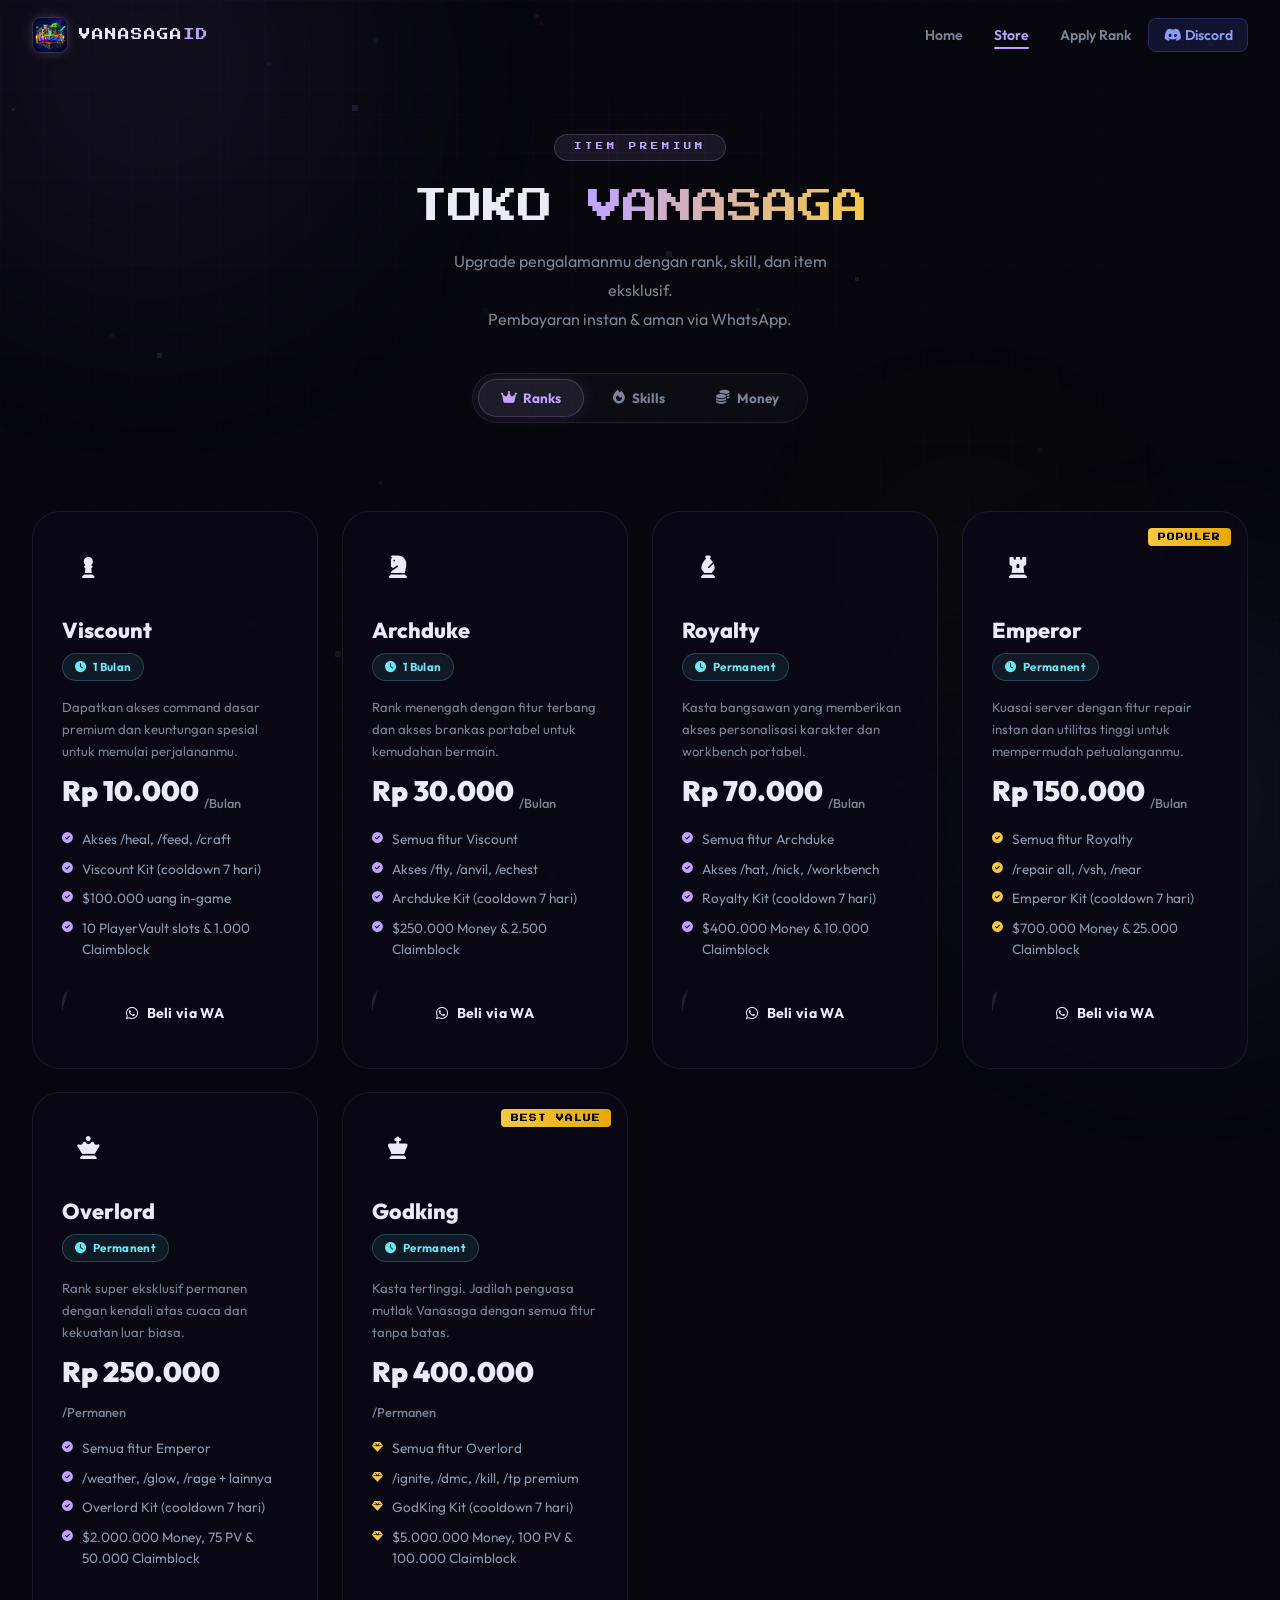
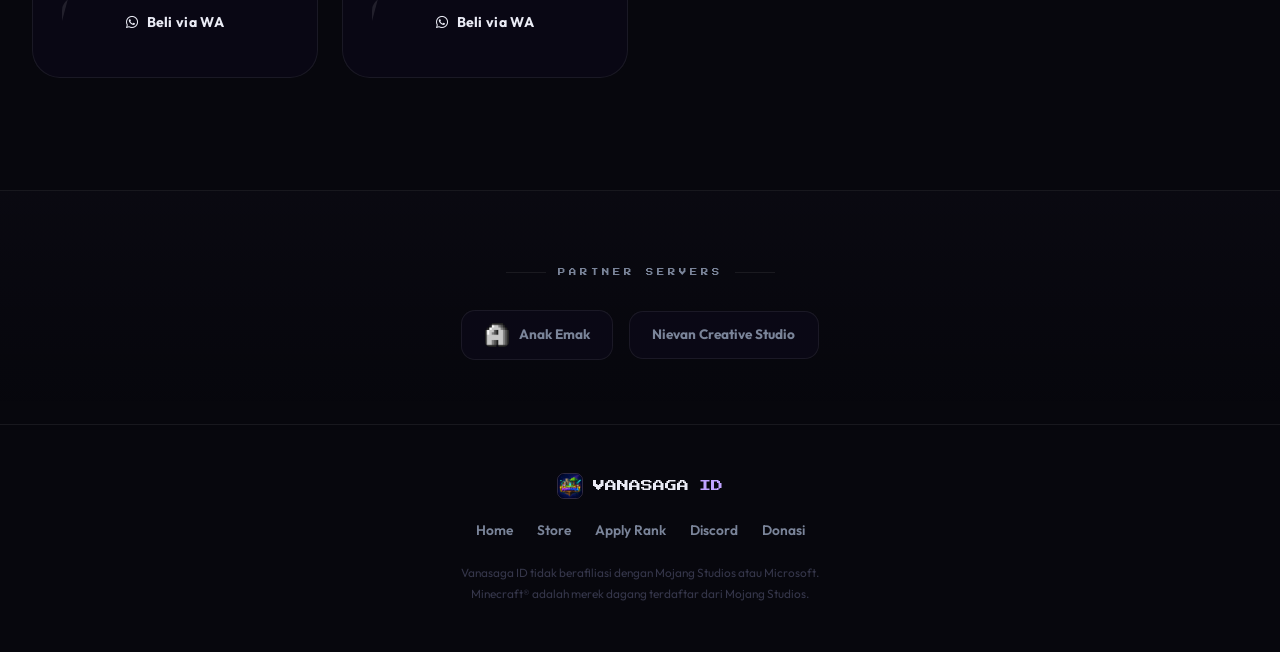
==== commit 9f6225ef: "Update product prices and add buff badges" ====
--- a/store.html
+++ b/store.html
@@ -81,8 +81,9 @@
                 <div class="product-card card-cyan">
                     <div class="card-icon"><i class="fas fa-chess-pawn"></i></div>
                     <h3>Viscount</h3>
+                    <div class="buff-badge"><i class="fas fa-clock"></i>1 Bulan</div>
                     <p class="desc">Dapatkan akses command dasar premium dan keuntungan spesial untuk memulai perjalananmu.</p>
-                    <div class="price-tag">Rp 15.000 <sub>/Bulan</sub></div>
+                    <div class="price-tag">Rp 10.000 <sub>/Bulan</sub></div>
                     <ul class="product-features">
                         <li><i class="fas fa-check-circle"></i> Akses /heal, /feed, /craft</li>
                         <li><i class="fas fa-check-circle"></i> Viscount Kit (cooldown 7 hari)</li>
@@ -97,8 +98,9 @@
                 <div class="product-card card-cyan">
                     <div class="card-icon"><i class="fas fa-chess-knight"></i></div>
                     <h3>Archduke</h3>
+                    <div class="buff-badge"><i class="fas fa-clock"></i>1 Bulan</div>
                     <p class="desc">Rank menengah dengan fitur terbang dan akses brankas portabel untuk kemudahan bermain.</p>
-                    <div class="price-tag">Rp 25.000 <sub>/Bulan</sub></div>
+                    <div class="price-tag">Rp 30.000 <sub>/Bulan</sub></div>
                     <ul class="product-features">
                         <li><i class="fas fa-check-circle"></i> Semua fitur Viscount</li>
                         <li><i class="fas fa-check-circle"></i> Akses /fly, /anvil, /echest</li>
@@ -113,8 +115,9 @@
                 <div class="product-card card-rose">
                     <div class="card-icon"><i class="fas fa-chess-bishop"></i></div>
                     <h3>Royalty</h3>
+                    <div class="buff-badge"><i class="fas fa-clock"></i>Permanent</div>
                     <p class="desc">Kasta bangsawan yang memberikan akses personalisasi karakter dan workbench portabel.</p>
-                    <div class="price-tag">Rp 60.000 <sub>/Bulan</sub></div>
+                    <div class="price-tag">Rp 70.000 <sub>/Bulan</sub></div>
                     <ul class="product-features">
                         <li><i class="fas fa-check-circle"></i> Semua fitur Archduke</li>
                         <li><i class="fas fa-check-circle"></i> Akses /hat, /nick, /workbench</li>
@@ -129,9 +132,10 @@
                 <div class="product-card card-gold">
                     <div class="card-icon"><i class="fas fa-chess-rook"></i></div>
                     <h3>Emperor</h3>
+                    <div class="buff-badge"><i class="fas fa-clock"></i>Permanent</div>
                     <div class="popular-badge">POPULER</div>
                     <p class="desc">Kuasai server dengan fitur repair instan dan utilitas tinggi untuk mempermudah petualanganmu.</p>
-                    <div class="price-tag">Rp 120.000 <sub>/Bulan</sub></div>
+                    <div class="price-tag">Rp 150.000 <sub>/Bulan</sub></div>
                     <ul class="product-features">
                         <li><i class="fas fa-check-circle gold"></i> Semua fitur Royalty</li>
                         <li><i class="fas fa-check-circle gold"></i> /repair all, /vsh, /near</li>
@@ -146,8 +150,9 @@
                 <div class="product-card card-purple">
                     <div class="card-icon"><i class="fas fa-chess-queen"></i></div>
                     <h3>Overlord</h3>
+                    <div class="buff-badge"><i class="fas fa-clock"></i>Permanent</div>
                     <p class="desc">Rank super eksklusif permanen dengan kendali atas cuaca dan kekuatan luar biasa.</p>
-                    <div class="price-tag">Rp 200.000 <sub>/Permanen</sub></div>
+                    <div class="price-tag">Rp 250.000 <sub>/Permanen</sub></div>
                     <ul class="product-features">
                         <li><i class="fas fa-check-circle"></i> Semua fitur Emperor</li>
                         <li><i class="fas fa-check-circle"></i> /weather, /glow, /rage + lainnya</li>
@@ -163,8 +168,9 @@
                     <div class="popular-badge">BEST VALUE</div>
                     <div class="card-icon"><i class="fas fa-chess-king"></i></div>
                     <h3>Godking</h3>
+                    <div class="buff-badge"><i class="fas fa-clock"></i>Permanent</div>
                     <p class="desc">Kasta tertinggi. Jadilah penguasa mutlak Vanasaga dengan semua fitur tanpa batas.</p>
-                    <div class="price-tag">Rp 300.000 <sub>/Permanen</sub></div>
+                    <div class="price-tag">Rp 400.000 <sub>/Permanen</sub></div>
                     <ul class="product-features">
                         <li><i class="fas fa-gem gold"></i> Semua fitur Overlord</li>
                         <li><i class="fas fa-gem gold"></i> /ignite, /dmc, /kill, /tp premium</li>
